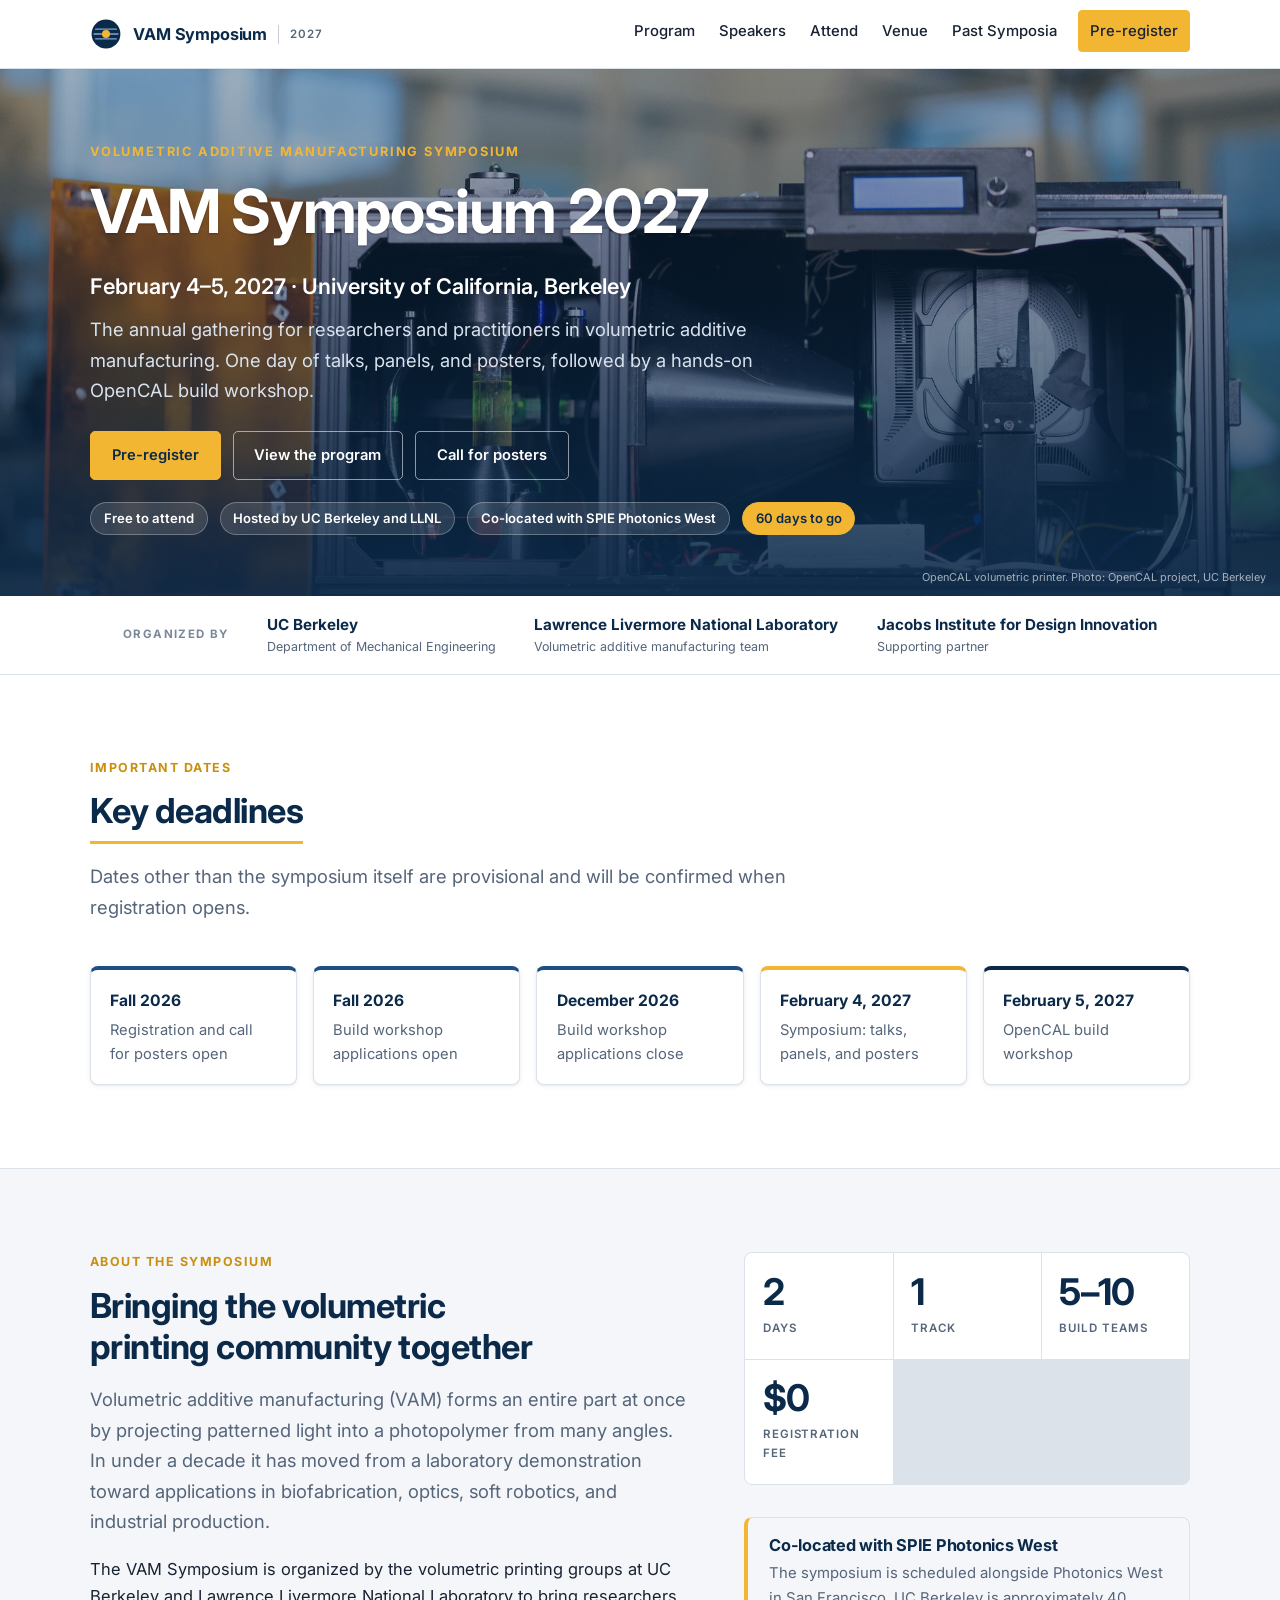
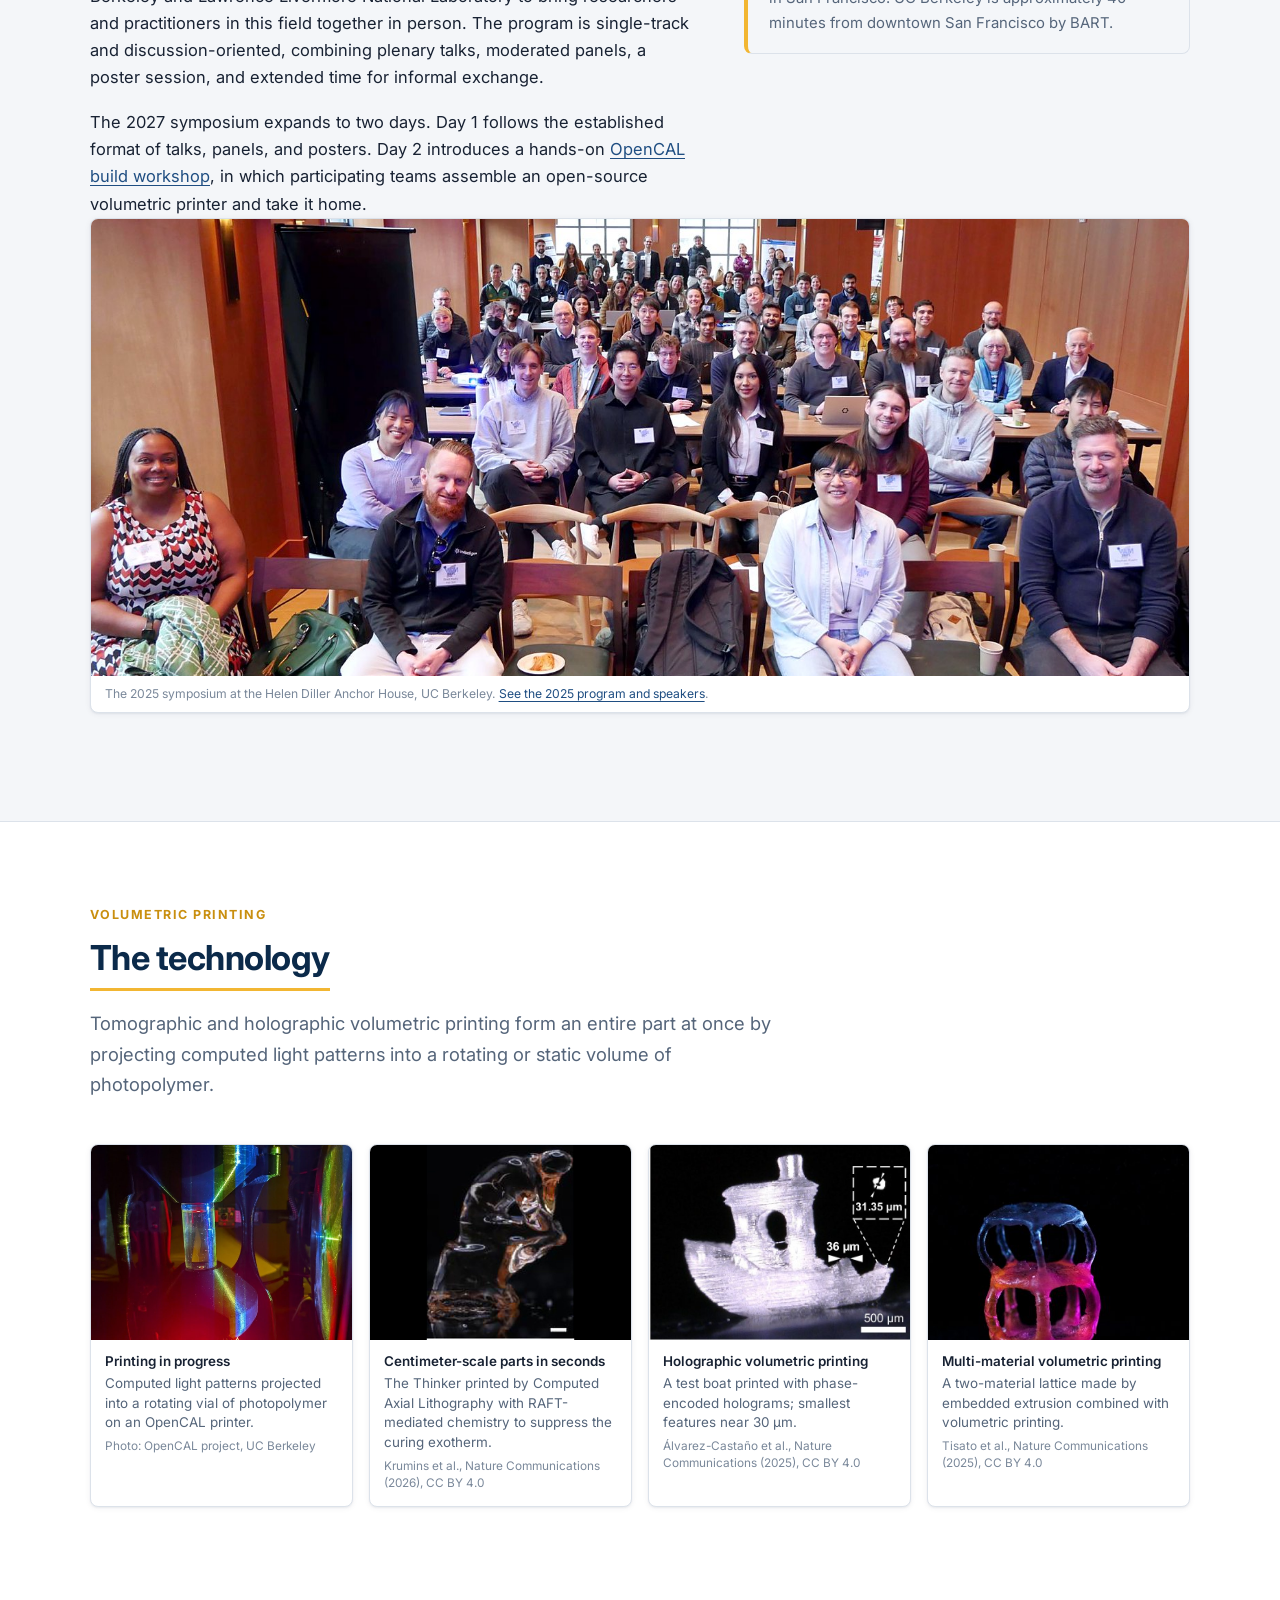
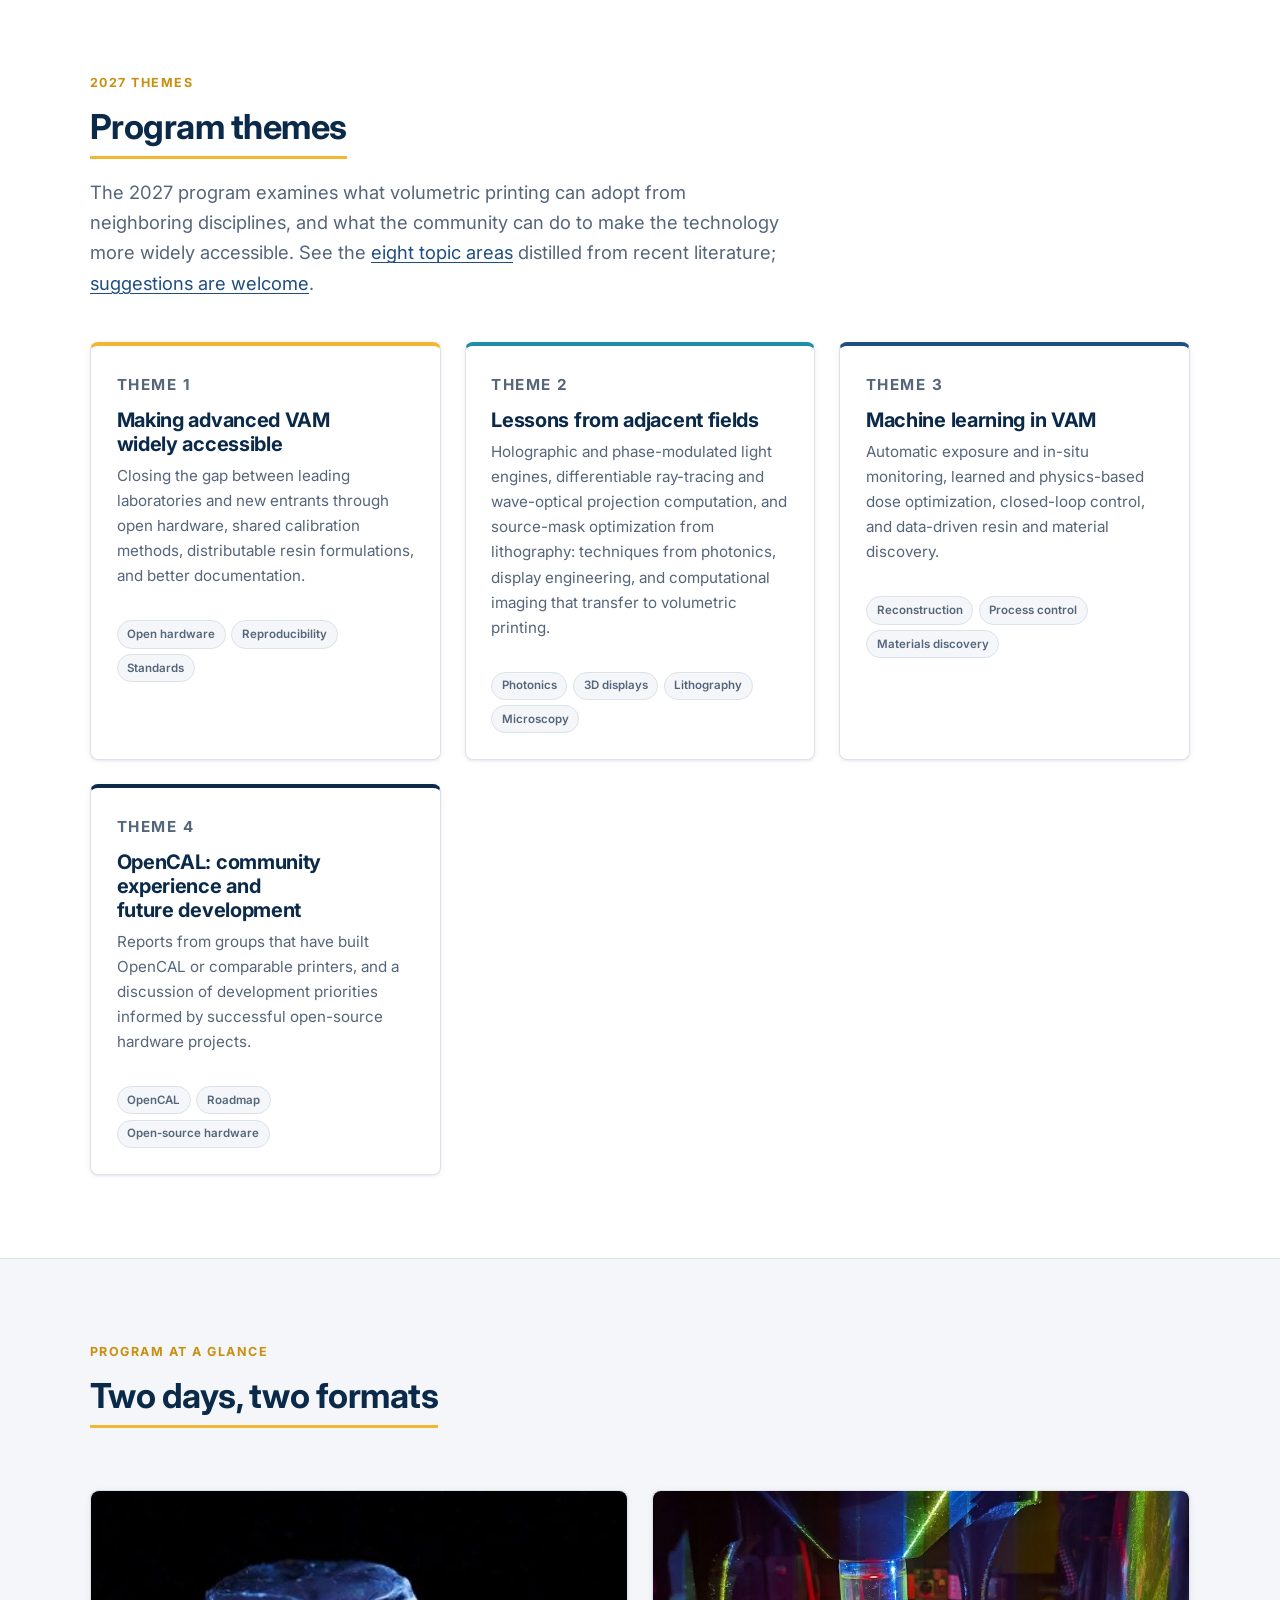
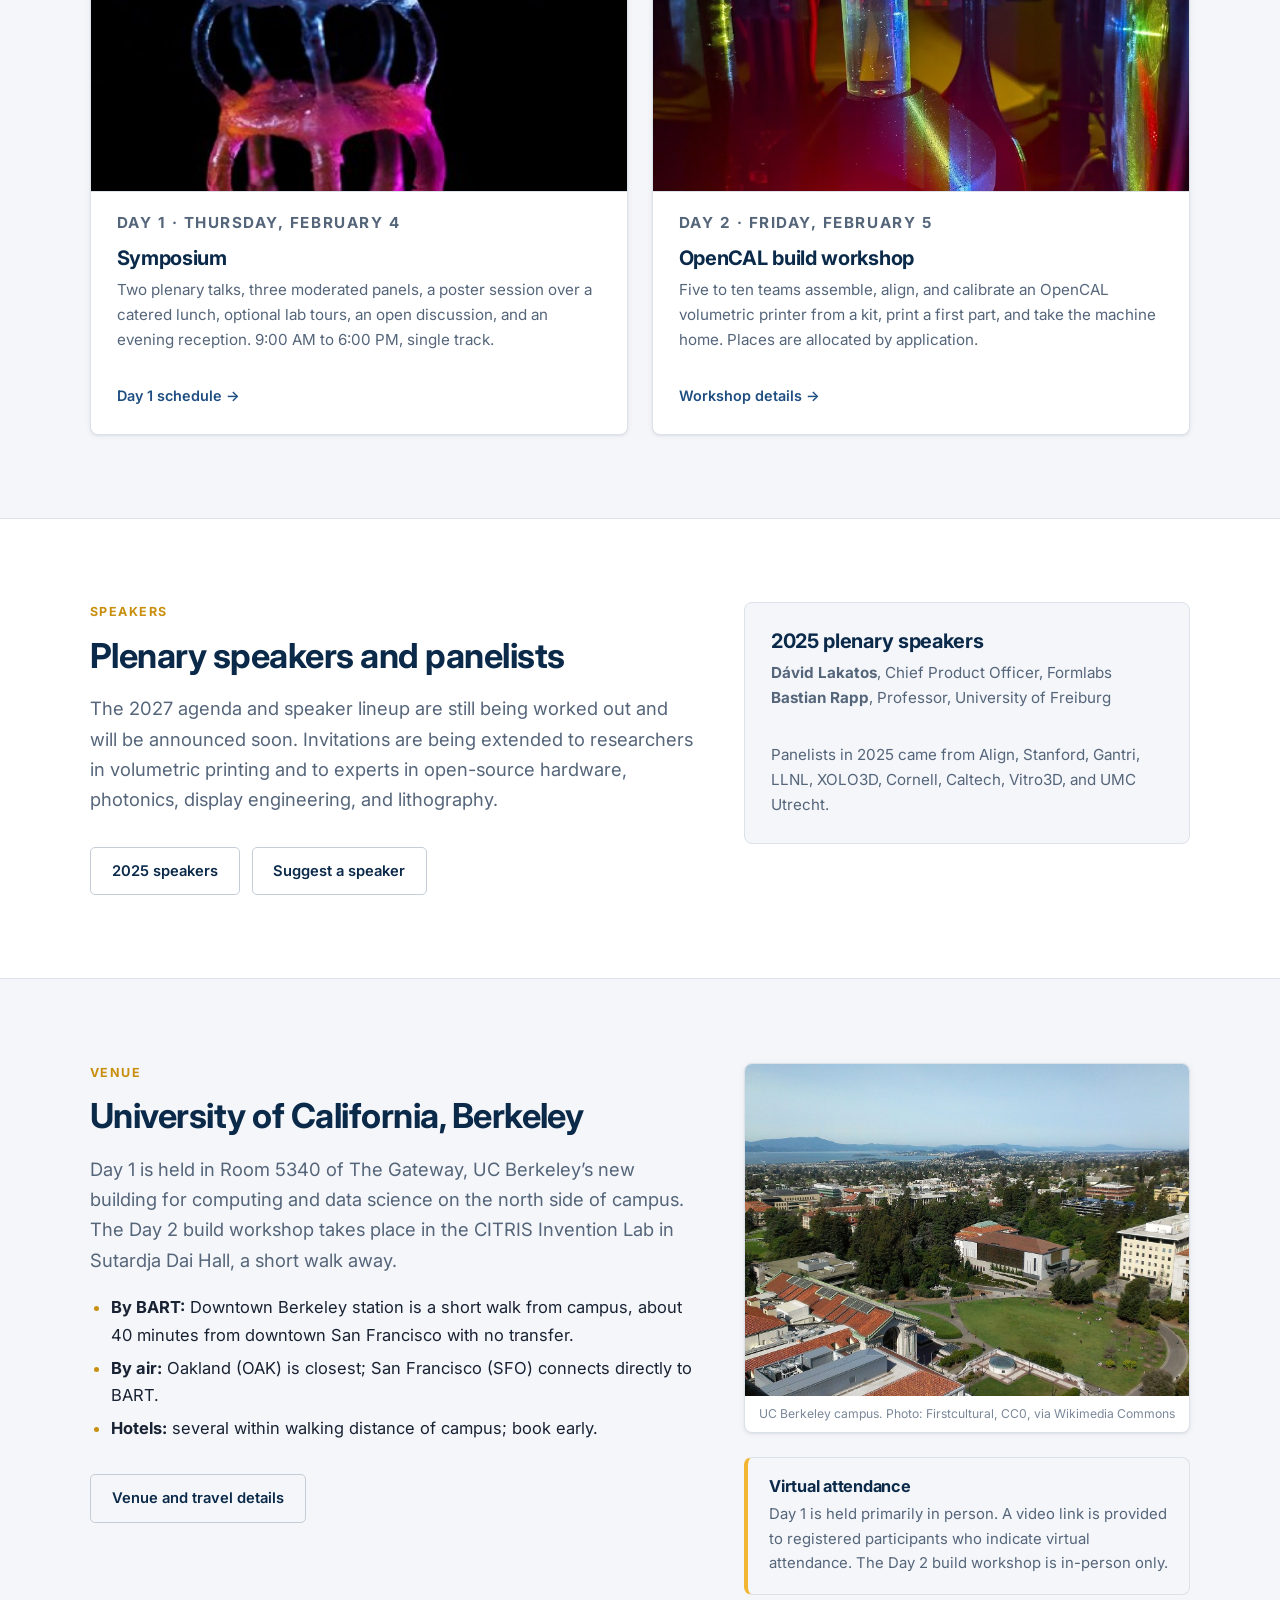
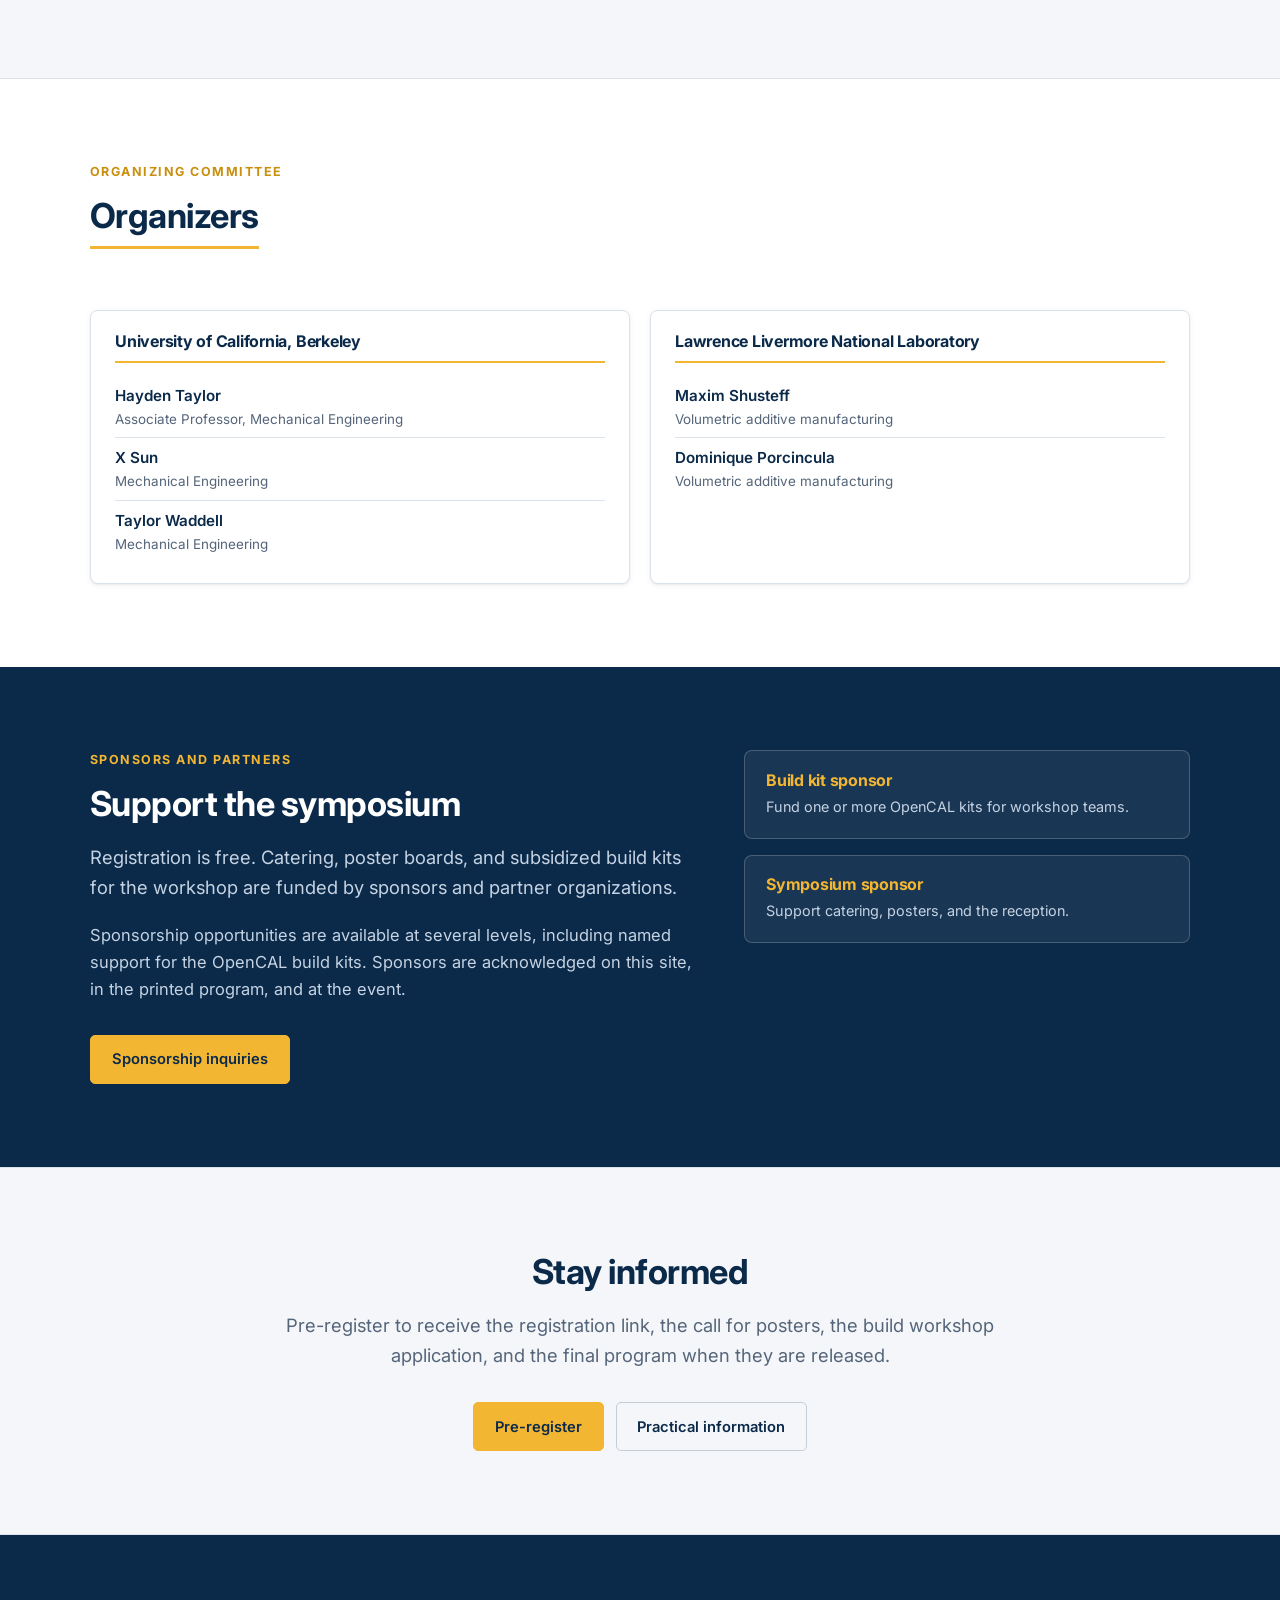
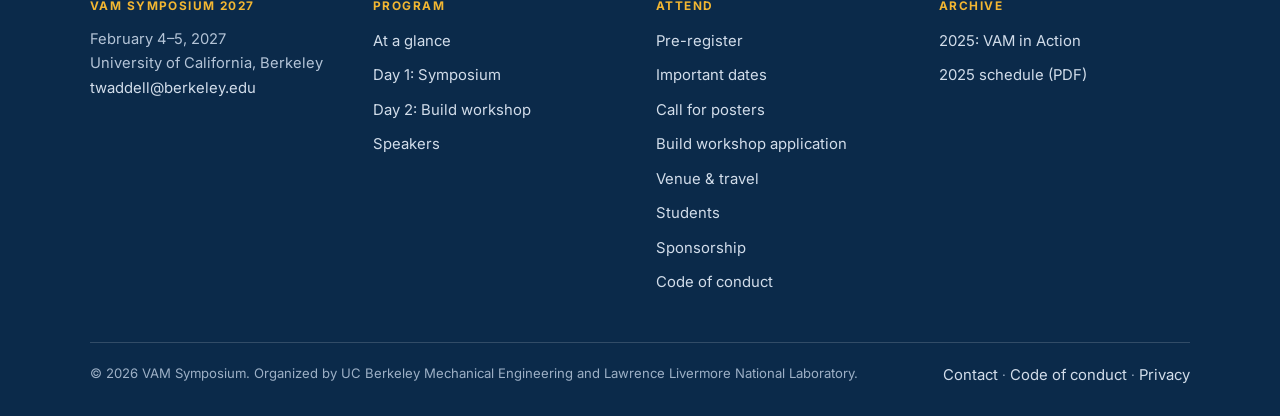
==== index.html @ 12cdd522 "Venue: The Gateway 5340 (Day 1) and CITRIS Invention Lab (Day 2); remove placeholder speakers Co-Aut" ====
<!DOCTYPE html>
<html lang="en">
<head>
<meta charset="utf-8">
<meta name="viewport" content="width=device-width, initial-scale=1">
<title>VAM Symposium 2027 | UC Berkeley</title>
<meta name="description" content="The Volumetric Additive Manufacturing Symposium returns to UC Berkeley on February 4-5, 2027, with a day of talks, panels, and posters, followed by a hands-on OpenCAL build workshop.">
<meta property="og:title" content="VAM Symposium 2027 | UC Berkeley">
<meta property="og:description" content="The Volumetric Additive Manufacturing Symposium returns to UC Berkeley on February 4-5, 2027, with a day of talks, panels, and posters, followed by a hands-on OpenCAL build workshop.">
<meta property="og:type" content="website">
<link rel="preconnect" href="https://fonts.googleapis.com">
<link rel="preconnect" href="https://fonts.gstatic.com" crossorigin>
<link href="https://fonts.googleapis.com/css2?family=Inter:wght@400;500;600;700&family=IBM+Plex+Mono:wght@500;600&display=swap" rel="stylesheet">
<link rel="stylesheet" href="assets/css/site.css">
<link rel="icon" href="assets/img/favicon.svg" type="image/svg+xml">
</head>
<body>
<a class="skip-link" href="#main">Skip to content</a>

<header class="site-header">
  <div class="wrap nav">
    <a class="brand" href="index.html">
      <svg class="brand__mark" viewBox="0 0 40 40" fill="none" aria-hidden="true">
        <circle cx="20" cy="20" r="18" fill="#0B2A4A"/>
        <path d="M7 14h26M5 20h30M7 26h26" stroke="#8FB3D9" stroke-width="1.6" stroke-linecap="round" opacity=".9"/>
        <circle cx="20" cy="20" r="5" fill="#F2B632"/>
      </svg>
      <span>VAM Symposium</span>
      <span class="brand__sub">2027</span>
    </a>
    <button class="nav__toggle" type="button" aria-controls="nav-links" aria-expanded="false">Menu</button>
    <ul class="nav__links" id="nav-links">
      <li><a href="program.html">Program</a></li>
      <li><a href="program.html#speakers">Speakers</a></li>
      <li><a href="attend.html">Attend</a></li>
      <li><a href="attend.html#venue">Venue</a></li>
      <li><a href="archive.html">Past Symposia</a></li>
      <li><a class="btn btn--primary btn--sm" href="attend.html#register">Pre-register</a></li>
    </ul>
  </div>
</header>

<main id="main">

<section class="hero">
  <img class="hero__bg" src="assets/img/photos/hero-opencal.jpg" alt="" width="1800" height="1200" fetchpriority="high">
  <div class="hero__overlay" aria-hidden="true"></div>
  <div class="wrap hero__inner">
    <p class="hero__kicker">Volumetric Additive Manufacturing Symposium</p>
    <h1 class="hero__title">VAM Symposium 2027</h1>
    <p class="hero__sub">February 4&ndash;5, 2027 &middot; University of California, Berkeley</p>
    <p class="hero__lede">The annual gathering for researchers and practitioners in volumetric additive manufacturing. One day of talks, panels, and posters, followed by a hands-on OpenCAL build workshop.</p>
    <div class="btn-row">
      <a class="btn btn--primary" href="attend.html#register">Pre-register</a>
      <a class="btn btn--ghost" href="program.html">View the program</a>
      <a class="btn btn--ghost" href="attend.html#posters">Call for posters</a>
    </div>
    <ul class="hero__meta">
      <li>Free to attend</li>
      <li>Hosted by UC Berkeley and LLNL</li>
      <li>Co-located with SPIE Photonics West</li>
      <li class="is-live" id="countdown" data-target="2027-02-04T09:00:00-08:00"></li>
    </ul>
  </div>
  <p class="hero__credit">OpenCAL volumetric printer. Photo: OpenCAL project, UC Berkeley</p>
</section>

<div class="partners">
  <div class="wrap partners__inner">
    <p class="partners__label">Organized by</p>
    <p class="partners__name">UC Berkeley <small>Department of Mechanical Engineering</small></p>
    <p class="partners__name">Lawrence Livermore National Laboratory <small>Volumetric additive manufacturing team</small></p>
    <p class="partners__name">Jacobs Institute for Design Innovation <small>Supporting partner</small></p>
  </div>
</div>

<section class="section" id="dates">
  <div class="wrap">
    <div class="section-head">
      <p class="eyebrow">Important dates</p>
      <h2>Key deadlines</h2>
      <p class="lede">Dates other than the symposium itself are provisional and will be confirmed when registration opens.</p>
    </div>
    <div class="dates">
      <div class="date date--dusty"><p class="date__when">Fall 2026</p><p class="date__what">Registration and call for posters open</p></div>
      <div class="date date--cyan"><p class="date__when">Fall 2026</p><p class="date__what">Build workshop applications open</p></div>
      <div class="date date--plum"><p class="date__when">December 2026</p><p class="date__what">Build workshop applications close</p></div>
      <div class="date date--coral"><p class="date__when">February 4, 2027</p><p class="date__what">Symposium: talks, panels, and posters</p></div>
      <div class="date"><p class="date__when">February 5, 2027</p><p class="date__what">OpenCAL build workshop</p></div>
    </div>
  </div>
</section>

<section class="section section--alt" id="about">
  <div class="wrap">
    <div class="split">
      <div>
        <p class="eyebrow">About the symposium</p>
        <h2>Bringing the volumetric printing community together</h2>
        <p class="lede">Volumetric additive manufacturing (VAM) forms an entire part at once by projecting patterned light into a photopolymer from many angles. In under a decade it has moved from a laboratory demonstration toward applications in biofabrication, optics, soft robotics, and industrial production.</p>
        <p>The VAM Symposium is organized by the volumetric printing groups at UC Berkeley and Lawrence Livermore National Laboratory to bring researchers and practitioners in this field together in person. The program is single-track and discussion-oriented, combining plenary talks, moderated panels, a poster session, and extended time for informal exchange.</p>
        <p>The 2027 symposium expands to two days. Day 1 follows the established format of talks, panels, and posters. Day 2 introduces a hands-on <a href="program.html#day2">OpenCAL build workshop</a>, in which participating teams assemble an open-source volumetric printer and take it home.</p>
      </div>
      <aside>
        <div class="stats">
          <div class="stat"><div class="stat__num">2</div><div class="stat__label">Days</div></div>
          <div class="stat"><div class="stat__num">1</div><div class="stat__label">Track</div></div>
          <div class="stat"><div class="stat__num">5&ndash;10</div><div class="stat__label">Build teams</div></div>
          <div class="stat"><div class="stat__num">$0</div><div class="stat__label">Registration fee</div></div>
        </div>
        <div class="callout mt-2">
          <h3>Co-located with SPIE Photonics West</h3>
          <p>The symposium is scheduled alongside Photonics West in San Francisco. UC Berkeley is approximately 40 minutes from downtown San Francisco by BART.</p>
        </div>
      </aside>
    </div>
    <figure class="photo-wide mt-2">
      <img src="assets/img/photos/2025-group.jpg" alt="Attendees of the 2025 VAM Symposium seated in the Sequoia Room, smiling toward the camera" width="1600" height="1200" loading="lazy">
      <figcaption>The 2025 symposium at the Helen Diller Anchor House, UC Berkeley. <a href="archive.html#y2025">See the 2025 program and speakers</a>.</figcaption>
    </figure>
  </div>
</section>

<section class="section" id="gallery">
  <div class="wrap">
    <div class="section-head">
      <p class="eyebrow">Volumetric printing</p>
      <h2>The technology</h2>
      <p class="lede">Tomographic and holographic volumetric printing form an entire part at once by projecting computed light patterns into a rotating or static volume of photopolymer.</p>
    </div>
    <div class="gallery">
      <figure>
        <img src="assets/img/photos/workshop-vial.jpg" alt="A resin vial illuminated by projected light patterns inside an OpenCAL printer" width="1000" height="750" loading="lazy">
        <figcaption><b>Printing in progress</b>Computed light patterns projected into a rotating vial of photopolymer on an OpenCAL printer.<small>Photo: OpenCAL project, UC Berkeley</small></figcaption>
      </figure>
      <figure>
        <img src="assets/img/photos/gallery-raft-thinker.jpg" alt="A transparent printed figure of The Thinker on a dark background" width="900" height="675" loading="lazy">
        <figcaption><b>Centimeter-scale parts in seconds</b>The Thinker printed by Computed Axial Lithography with RAFT-mediated chemistry to suppress the curing exotherm.<small>Krumins et al., Nature Communications (2026), CC BY 4.0</small></figcaption>
      </figure>
      <figure>
        <img src="assets/img/photos/gallery-holovam-benchy.jpg" alt="A millimeter-scale printed boat with a 500 micrometer scale bar" width="900" height="675" loading="lazy">
        <figcaption><b>Holographic volumetric printing</b>A test boat printed with phase-encoded holograms; smallest features near 30 &micro;m.<small>&Aacute;lvarez-Casta&ntilde;o et al., Nature Communications (2025), CC BY 4.0</small></figcaption>
      </figure>
      <figure>
        <img src="assets/img/photos/gallery-emvp-lattice.jpg" alt="A small two-material lattice structure printed in pink and blue resin" width="900" height="675" loading="lazy">
        <figcaption><b>Multi-material volumetric printing</b>A two-material lattice made by embedded extrusion combined with volumetric printing.<small>Tisato et al., Nature Communications (2025), CC BY 4.0</small></figcaption>
      </figure>
    </div>
  </div>
</section>

<section class="section" id="themes">
  <div class="wrap">
    <div class="section-head reveal">
      <p class="eyebrow">2027 themes</p>
      <h2>Program themes</h2>
      <p class="lede">The 2027 program examines what volumetric printing can adopt from neighboring disciplines, and what the community can do to make the technology more widely accessible. See the <a href="program.html#topics">eight topic areas</a> distilled from recent literature; <a href="attend.html#propose">suggestions are welcome</a>.</p>
    </div>
    <div class="grid grid--2">
      <article class="card card--c1 reveal">
        <p class="card__num">Theme 1</p>
        <h3>Making advanced VAM widely accessible</h3>
        <p>Closing the gap between leading laboratories and new entrants through open hardware, shared calibration methods, distributable resin formulations, and better documentation.</p>
        <div class="tag-list"><span class="tag">Open hardware</span><span class="tag">Reproducibility</span><span class="tag">Standards</span></div>
      </article>
      <article class="card card--c2 reveal">
        <p class="card__num">Theme 2</p>
        <h3>Lessons from adjacent fields</h3>
        <p>Holographic and phase-modulated light engines, differentiable ray-tracing and wave-optical projection computation, and source-mask optimization from lithography: techniques from photonics, display engineering, and computational imaging that transfer to volumetric printing.</p>
        <div class="tag-list"><span class="tag">Photonics</span><span class="tag">3D displays</span><span class="tag">Lithography</span><span class="tag">Microscopy</span></div>
      </article>
      <article class="card card--c3 reveal">
        <p class="card__num">Theme 3</p>
        <h3>Machine learning in VAM</h3>
        <p>Automatic exposure and in-situ monitoring, learned and physics-based dose optimization, closed-loop control, and data-driven resin and material discovery.</p>
        <div class="tag-list"><span class="tag">Reconstruction</span><span class="tag">Process control</span><span class="tag">Materials discovery</span></div>
      </article>
      <article class="card card--c4 reveal">
        <p class="card__num">Theme 4</p>
        <h3>OpenCAL: community experience and future development</h3>
        <p>Reports from groups that have built OpenCAL or comparable printers, and a discussion of development priorities informed by successful open-source hardware projects.</p>
        <div class="tag-list"><span class="tag">OpenCAL</span><span class="tag">Roadmap</span><span class="tag">Open-source hardware</span></div>
      </article>
    </div>
  </div>
</section>

<section class="section section--alt" id="glance">
  <div class="wrap">
    <div class="section-head reveal">
      <p class="eyebrow">Program at a glance</p>
      <h2>Two days, two formats</h2>
    </div>
    <div class="grid grid--2">
      <a class="card card--link reveal" href="program.html#day1">
        <img class="card__img" src="assets/img/photos/gallery-emvp-lattice.jpg" alt="" width="900" height="506" loading="lazy">
        <p class="card__num">Day 1 &middot; Thursday, February 4</p>
        <h3>Symposium</h3>
        <p>Two plenary talks, three moderated panels, a poster session over a catered lunch, optional lab tours, an open discussion, and an evening reception. 9:00 AM to 6:00 PM, single track.</p>
        <span class="card__more">Day 1 schedule &rarr;</span>
      </a>
      <a class="card card--link reveal" href="program.html#day2">
        <img class="card__img" src="assets/img/photos/workshop-vial.jpg" alt="" width="1000" height="563" loading="lazy">
        <p class="card__num">Day 2 &middot; Friday, February 5</p>
        <h3>OpenCAL build workshop</h3>
        <p>Five to ten teams assemble, align, and calibrate an OpenCAL volumetric printer from a kit, print a first part, and take the machine home. Places are allocated by application.</p>
        <span class="card__more">Workshop details &rarr;</span>
      </a>
    </div>
  </div>
</section>

<section class="section" id="speakers">
  <div class="wrap">
    <div class="split">
      <div>
        <p class="eyebrow">Speakers</p>
        <h2>Plenary speakers and panelists</h2>
        <p class="lede">The 2027 agenda and speaker lineup are still being worked out and will be announced soon. Invitations are being extended to researchers in volumetric printing and to experts in open-source hardware, photonics, display engineering, and lithography.</p>
        <div class="btn-row mt-2">
          <a class="btn btn--ghost" href="archive.html#speakers-2025">2025 speakers</a>
          <a class="btn btn--ghost" href="attend.html#propose">Suggest a speaker</a>
        </div>
      </div>
      <div class="card card--muted">
        <h3>2025 plenary speakers</h3>
        <p><b>D&aacute;vid Lakatos</b>, Chief Product Officer, Formlabs<br><b>Bastian Rapp</b>, Professor, University of Freiburg</p>
        <p class="small mt-1">Panelists in 2025 came from Align, Stanford, Gantri, LLNL, XOLO3D, Cornell, Caltech, Vitro3D, and UMC Utrecht.</p>
      </div>
    </div>
  </div>
</section>

<section class="section section--alt" id="venue">
  <div class="wrap">
    <div class="split">
      <div>
        <p class="eyebrow">Venue</p>
        <h2>University of California, Berkeley</h2>
        <p class="lede">Day 1 is held in Room 5340 of The Gateway, UC Berkeley&rsquo;s new building for computing and data science on the north side of campus. The Day 2 build workshop takes place in the CITRIS Invention Lab in Sutardja Dai Hall, a short walk away.</p>
        <ul>
          <li><b>By BART:</b> Downtown Berkeley station is a short walk from campus, about 40 minutes from downtown San Francisco with no transfer.</li>
          <li><b>By air:</b> Oakland (OAK) is closest; San Francisco (SFO) connects directly to BART.</li>
          <li><b>Hotels:</b> several within walking distance of campus; book early.</li>
        </ul>
        <div class="btn-row mt-2"><a class="btn btn--ghost" href="attend.html#venue">Venue and travel details</a></div>
      </div>
      <div>
        <figure class="photo-card">
          <img src="assets/img/photos/venue-berkeley.jpg" alt="Sather Tower and the UC Berkeley campus" width="1800" height="900" loading="lazy">
          <figcaption>UC Berkeley campus. Photo: Firstcultural, CC0, via Wikimedia Commons</figcaption>
        </figure>
        <div class="callout mt-1">
          <h3>Virtual attendance</h3>
          <p>Day 1 is held primarily in person. A video link is provided to registered participants who indicate virtual attendance. The Day 2 build workshop is in-person only.</p>
        </div>
      </div>
    </div>
  </div>
</section>

<section class="section" id="committee">
  <div class="wrap">
    <div class="section-head reveal">
      <p class="eyebrow">Organizing committee</p>
      <h2>Organizers</h2>
    </div>
    <div class="committee">
      <div class="committee__group reveal">
        <h3>University of California, Berkeley</h3>
        <ul>
          <li><b>Hayden Taylor</b><span>Associate Professor, Mechanical Engineering</span></li>
          <li><b>X Sun</b><span>Mechanical Engineering</span></li>
          <li><b>Taylor Waddell</b><span>Mechanical Engineering</span></li>
        </ul>
      </div>
      <div class="committee__group reveal">
        <h3>Lawrence Livermore National Laboratory</h3>
        <ul>
          <li><b>Maxim Shusteff</b><span>Volumetric additive manufacturing</span></li>
          <li><b>Dominique Porcincula</b><span>Volumetric additive manufacturing</span></li>
        </ul>
      </div>
    </div>
  </div>
</section>

<section class="section section--deep" id="sponsors">
  <div class="wrap">
    <div class="split">
      <div>
        <p class="eyebrow">Sponsors and partners</p>
        <h2>Support the symposium</h2>
        <p class="lede">Registration is free. Catering, poster boards, and subsidized build kits for the workshop are funded by sponsors and partner organizations.</p>
        <p>Sponsorship opportunities are available at several levels, including named support for the OpenCAL build kits. Sponsors are acknowledged on this site, in the printed program, and at the event.</p>
        <div class="btn-row mt-2">
          <a class="btn btn--primary" href="attend.html#sponsor">Sponsorship inquiries</a>
        </div>
      </div>
      <div class="sponsor-tiers">
        <div class="tier"><h3>Build kit sponsor</h3><p>Fund one or more OpenCAL kits for workshop teams.</p></div>
        <div class="tier"><h3>Symposium sponsor</h3><p>Support catering, posters, and the reception.</p></div>
      </div>
    </div>
  </div>
</section>

<section class="section section--alt center">
  <div class="wrap wrap--narrow">
    <h2>Stay informed</h2>
    <p class="lede">Pre-register to receive the registration link, the call for posters, the build workshop application, and the final program when they are released.</p>
    <div class="btn-row mt-2">
      <a class="btn btn--primary" href="attend.html#register">Pre-register</a>
      <a class="btn btn--ghost" href="attend.html#practical">Practical information</a>
    </div>
  </div>
</section>

</main>

<footer class="site-footer">
  <div class="wrap">
    <div class="footer-grid">
      <div>
        <h4>VAM Symposium 2027</h4>
        <p>February 4&ndash;5, 2027<br>University of California, Berkeley<br><a href="mailto:twaddell@berkeley.edu">twaddell@berkeley.edu</a></p>
      </div>
      <div>
        <h4>Program</h4>
        <ul>
          <li><a href="program.html#glance">At a glance</a></li>
          <li><a href="program.html#day1">Day 1: Symposium</a></li>
          <li><a href="program.html#day2">Day 2: Build workshop</a></li>
          <li><a href="program.html#speakers">Speakers</a></li>
        </ul>
      </div>
      <div>
        <h4>Attend</h4>
        <ul>
          <li><a href="attend.html#register">Pre-register</a></li>
          <li><a href="attend.html#dates">Important dates</a></li>
          <li><a href="attend.html#posters">Call for posters</a></li>
          <li><a href="attend.html#workshop">Build workshop application</a></li>
          <li><a href="attend.html#venue">Venue &amp; travel</a></li>
          <li><a href="attend.html#students">Students</a></li>
          <li><a href="attend.html#sponsor">Sponsorship</a></li>
          <li><a href="attend.html#conduct">Code of conduct</a></li>
        </ul>
      </div>
      <div>
        <h4>Archive</h4>
        <ul>
          <li><a href="archive.html">2025: VAM in Action</a></li>
          <li><a href="assets/docs/vam-symposium-2025-schedule.pdf">2025 schedule (PDF)</a></li>
        </ul>
      </div>
    </div>
    <div class="footer-bottom">
      <span>&copy; 2026 VAM Symposium. Organized by UC Berkeley Mechanical Engineering and Lawrence Livermore National Laboratory.</span>
      <span><a href="mailto:twaddell@berkeley.edu">Contact</a> &middot; <a href="attend.html#conduct">Code of conduct</a> &middot; <a href="https://security.berkeley.edu/policy/privacy-statement-uc-berkeley-websites" rel="noopener">Privacy</a></span>
    </div>
  </div>
</footer>

<script src="assets/js/site.js" defer></script>
</body>
</html>
---- assets/css/site.css ----
/* ==========================================================================
   VAM Symposium - design system (v3, professional conference layout)

   White ground, institutional navy with a restrained gold accent, real
   photography, thin rules and soft depth. Modeled on the conventions of
   established conference sites rather than a marketing landing page.
   ========================================================================== */

:root {
  --navy:       #0B2A4A;
  --navy-2:     #163D68;
  --navy-3:     #1F4E82;
  --gold:       #F2B632;
  --gold-2:     #C98F0F;
  --teal:       #1B8FA8;

  --bg:         #FFFFFF;
  --bg-alt:     #F4F6F9;
  --bg-deep:    var(--navy);
  --surface:    #FFFFFF;
  --line:       #DCE2EA;
  --line-2:     #C4CDD8;

  --text:       #182233;
  --muted:      #55657A;
  --faint:      #7A889A;

  --font: "Inter", -apple-system, BlinkMacSystemFont, "Segoe UI", Roboto, "Helvetica Neue", Arial, sans-serif;
  --font-mono: "IBM Plex Mono", ui-monospace, SFMono-Regular, Menlo, monospace;

  --maxw: 1180px;
  --maxw-narrow: 800px;
  --pad: clamp(1.25rem, 4vw, 2.5rem);
  --section-y: clamp(3rem, 6.5vw, 5.25rem);
  --radius: 8px;
  --radius-sm: 5px;

  --shadow-sm: 0 1px 2px rgba(11, 42, 74, .06), 0 1px 6px rgba(11, 42, 74, .06);
  --shadow-md: 0 4px 14px rgba(11, 42, 74, .10);
}

/* --------------------------------------------------------------- base --- */

*, *::before, *::after { box-sizing: border-box; }
html { -webkit-text-size-adjust: 100%; scroll-behavior: smooth; }
@media (prefers-reduced-motion: reduce) { html { scroll-behavior: auto; } }

body {
  margin: 0; background: var(--bg); color: var(--text);
  font-family: var(--font); font-size: 16.5px; line-height: 1.65;
  -webkit-font-smoothing: antialiased; overflow-x: hidden;
}

h1, h2, h3, h4 { font-weight: 700; line-height: 1.2; letter-spacing: -0.015em; margin: 0 0 .5em; color: var(--navy); text-wrap: balance; }
h1 { font-size: clamp(2rem, 4.6vw, 3rem); }
h2 { font-size: clamp(1.6rem, 3vw, 2.15rem); }
h3 { font-size: clamp(1.08rem, 1.7vw, 1.25rem); }
p  { margin: 0 0 1.05em; }
p:last-child { margin-bottom: 0; }

a { color: var(--navy-3); text-decoration-thickness: 1px; text-underline-offset: 3px; }
a:hover { color: var(--gold-2); }
img { max-width: 100%; height: auto; display: block; }
::selection { background: var(--gold); color: var(--navy); }
:focus-visible { outline: 3px solid var(--gold); outline-offset: 2px; border-radius: 3px; }

.skip-link { position: absolute; left: -9999px; top: 0; z-index: 999; background: var(--navy); color: #fff; padding: .7rem 1.2rem; font-weight: 600; }
.skip-link:focus { left: 0; }

/* ------------------------------------------------------------- layout --- */

.wrap { width: 100%; max-width: var(--maxw); margin-inline: auto; padding-inline: var(--pad); }
.wrap--narrow { max-width: var(--maxw-narrow); }

.section { padding-block: var(--section-y); }
.section--alt  { background: var(--bg-alt); border-top: 1px solid var(--line); border-bottom: 1px solid var(--line); }
.section--deep { background: var(--bg-deep); color: #E6EDF5; }
.section--deep h2, .section--deep h3 { color: #fff; }
.section--deep p, .section--deep .lede { color: #C5D3E3; }
.section--deep a:not(.btn) { color: var(--gold); }
.section--deep a:not(.btn):hover { color: #fff; }
.section--alt + .section--alt { border-top: 0; }

.eyebrow {
  font-family: var(--font); font-size: .78rem; letter-spacing: .12em; text-transform: uppercase;
  color: var(--gold-2); margin: 0 0 .75rem; font-weight: 700;
}
.section--deep .eyebrow { color: var(--gold); }

.lede { font-size: clamp(1.02rem, 1.5vw, 1.15rem); color: var(--muted); max-width: 66ch; }
.section-head { max-width: 70ch; margin-bottom: clamp(1.75rem, 3.5vw, 2.75rem); }
.section-head h2 { padding-bottom: .6rem; border-bottom: 3px solid var(--gold); display: inline-block; }

.grid { display: grid; gap: clamp(1rem, 2vw, 1.5rem); }
.grid--2 { grid-template-columns: repeat(auto-fit, minmax(290px, 1fr)); }
.grid--3 { grid-template-columns: repeat(auto-fit, minmax(262px, 1fr)); }
.grid--4 { grid-template-columns: repeat(auto-fit, minmax(190px, 1fr)); }

/* --------------------------------------------------------------- nav --- */

.site-header { position: sticky; top: 0; z-index: 100; background: #fff; border-bottom: 1px solid var(--line); box-shadow: 0 1px 0 rgba(11,42,74,.03); }
.nav { display: flex; align-items: center; gap: 1.25rem; min-height: 68px; }
.brand { display: flex; align-items: center; gap: .7rem; font-weight: 700; font-size: 1.02rem; letter-spacing: -.01em; color: var(--navy); text-decoration: none; margin-right: auto; white-space: nowrap; }
.brand:hover { color: var(--navy); }
.brand__mark { width: 32px; height: 32px; flex: none; }
.brand__sub { font-size: .72rem; font-weight: 600; letter-spacing: .08em; text-transform: uppercase; color: var(--muted); border-left: 1px solid var(--line-2); padding-left: .7rem; }
@media (max-width: 640px) { .brand__sub { display: none; } }

.nav__links { display: flex; align-items: center; gap: .1rem; list-style: none; margin: 0; padding: 0; }
.nav__links a { display: block; padding: .5rem .7rem; border-radius: 4px; font-size: .93rem; font-weight: 500; color: var(--text); text-decoration: none; }
.nav__links a:hover { color: var(--navy); background: var(--bg-alt); }
.nav__links a[aria-current="page"] { color: var(--navy); font-weight: 700; box-shadow: inset 0 -3px 0 var(--gold); border-radius: 0; }
.nav__links .btn { margin-left: .5rem; }

.nav__toggle { display: none; background: #fff; border: 1px solid var(--line-2); border-radius: 5px; padding: .45rem .8rem; cursor: pointer; color: var(--navy); font-size: .88rem; font-weight: 600; font-family: var(--font); }
@media (max-width: 940px) {
  .nav__toggle { display: block; }
  .nav__links { position: absolute; inset: 68px 0 auto 0; flex-direction: column; align-items: stretch; gap: 0; background: #fff; border-bottom: 1px solid var(--line); padding: .4rem var(--pad) 1rem; box-shadow: var(--shadow-md); }
  .nav__links[hidden] { display: none; }
  .nav__links a { padding: .8rem .2rem; border-radius: 0; }
  .nav__links a[aria-current="page"] { box-shadow: none; border-left: 3px solid var(--gold); padding-left: .6rem; }
  .nav__links li + li { border-top: 1px solid var(--line); }
  .nav__links .btn { margin: .9rem 0 0; justify-content: center; }
}

/* ------------------------------------------------------------ buttons --- */

.btn {
  display: inline-flex; align-items: center; gap: .45rem; padding: .7rem 1.3rem; border-radius: var(--radius-sm);
  font-family: var(--font); font-size: .92rem; font-weight: 600; text-decoration: none; cursor: pointer;
  border: 1px solid var(--navy); background: var(--navy); color: #fff; transition: background .15s ease, color .15s ease, border-color .15s ease;
}
.btn:hover { background: var(--navy-2); border-color: var(--navy-2); color: #fff; }
.btn--primary { background: var(--gold); border-color: var(--gold); color: var(--navy); }
.btn--primary:hover { background: #F7C24F; border-color: #F7C24F; color: var(--navy); }
.btn--ghost { background: transparent; color: var(--navy); border-color: var(--line-2); }
.btn--ghost:hover { background: var(--bg-alt); color: var(--navy); border-color: var(--navy); }
.section--deep .btn--ghost, .hero .btn--ghost { color: #fff; border-color: rgba(255,255,255,.55); }
.section--deep .btn--ghost:hover, .hero .btn--ghost:hover { background: rgba(255,255,255,.12); border-color: #fff; color: #fff; }
.btn--sm { padding: .48rem 1rem; font-size: .85rem; }
.btn-row { display: flex; flex-wrap: wrap; gap: .75rem; }

/* --------------------------------------------------------------- hero --- */

.hero { position: relative; isolation: isolate; color: #fff; background: var(--navy); min-height: clamp(440px, 58vh, 620px); display: flex; align-items: flex-end; overflow: hidden; }
.hero__bg { position: absolute; inset: 0; width: 100%; height: 100%; object-fit: cover; object-position: center 55%; z-index: -2; }
.hero__overlay { position: absolute; inset: 0; z-index: -1;
  background: linear-gradient(180deg, rgba(11,42,74,.35) 0%, rgba(11,42,74,.55) 45%, rgba(11,42,74,.92) 100%); }
.hero__inner { padding-block: clamp(2.5rem, 6vw, 4.5rem) clamp(2rem, 5vw, 3.5rem); max-width: var(--maxw); }
.hero__kicker { font-size: .8rem; letter-spacing: .14em; text-transform: uppercase; font-weight: 700; color: var(--gold); margin: 0 0 .8rem; }
.hero__title { color: #fff; font-size: clamp(2.2rem, 5.6vw, 3.8rem); margin: 0 0 .35em; letter-spacing: -.02em; text-shadow: 0 1px 2px rgba(0,0,0,.25); }
.hero__sub { font-size: clamp(1.05rem, 2vw, 1.35rem); font-weight: 600; color: #fff; margin: 0 0 .6rem; }
.hero__lede { font-size: clamp(1rem, 1.6vw, 1.15rem); color: #D9E3EF; max-width: 58ch; margin: 0 0 1.6rem; }
.hero__meta { display: flex; flex-wrap: wrap; gap: .5rem .75rem; list-style: none; margin: 1.4rem 0 0; padding: 0; }
.hero__meta li { display: inline-flex; align-items: center; gap: .4rem; font-size: .82rem; font-weight: 600; color: #fff; background: rgba(255,255,255,.12); border: 1px solid rgba(255,255,255,.28); border-radius: 999px; padding: .3rem .8rem; }
.hero__meta svg { width: 14px; height: 14px; flex: none; }
.hero__meta .is-live { background: var(--gold); color: var(--navy); border-color: var(--gold); }
.hero__credit { position: absolute; right: .9rem; bottom: .55rem; margin: 0; font-size: .68rem; color: rgba(255,255,255,.62); }

/* ------------------------------------------------------- partner strip -- */

.partners { background: #fff; border-bottom: 1px solid var(--line); padding-block: 1rem; }
.partners__inner { display: flex; flex-wrap: wrap; align-items: center; justify-content: center; gap: .5rem 2.4rem; }
.partners__label { font-size: .72rem; letter-spacing: .12em; text-transform: uppercase; color: var(--faint); font-weight: 700; margin: 0; }
.partners__name { font-weight: 700; font-size: .95rem; color: var(--navy); margin: 0; white-space: nowrap; }
.partners__name small { display: block; font-weight: 400; font-size: .78rem; color: var(--muted); }

/* ------------------------------------------------------ important dates -- */

.dates { display: grid; grid-template-columns: repeat(auto-fit, minmax(200px, 1fr)); gap: 1rem; }
.date { background: var(--surface); border: 1px solid var(--line); border-top: 4px solid var(--navy); border-radius: var(--radius); padding: 1.1rem 1.2rem; box-shadow: var(--shadow-sm); }
.date--coral { border-top-color: var(--gold); }
.date--cyan, .date--dusty, .date--plum { border-top-color: var(--navy-3); }
.date__when { font-weight: 700; font-size: .98rem; color: var(--navy); margin: 0 0 .25rem; }
.date__what { font-size: .92rem; color: var(--muted); margin: 0; }

/* --------------------------------------------------------------- stats -- */

.stats { display: grid; grid-template-columns: repeat(auto-fit, minmax(130px, 1fr)); gap: 1px; background: var(--line); border: 1px solid var(--line); border-radius: var(--radius); overflow: hidden; }
.stat { background: var(--surface); padding: 1.3rem 1.1rem; }
.stat__num { font-size: clamp(1.7rem, 3.4vw, 2.3rem); font-weight: 700; line-height: 1; color: var(--navy); letter-spacing: -.02em; }
.stat__label { font-size: .72rem; letter-spacing: .08em; text-transform: uppercase; color: var(--muted); margin-top: .5rem; font-weight: 600; }

/* --------------------------------------------------------------- cards -- */

.card { background: var(--surface); border: 1px solid var(--line); border-radius: var(--radius); padding: clamp(1.2rem, 2.2vw, 1.6rem); box-shadow: var(--shadow-sm); display: flex; flex-direction: column; }
.card--link { text-decoration: none; color: inherit; transition: box-shadow .15s ease, border-color .15s ease, transform .15s ease; }
.card--link:hover { box-shadow: var(--shadow-md); border-color: var(--line-2); color: inherit; transform: translateY(-2px); }
@media (prefers-reduced-motion: reduce) { .card--link:hover { transform: none; } }
.card h3 { margin-bottom: .45rem; }
.card p { color: var(--muted); font-size: .95rem; }
.card__num { display: inline-block; font-size: .72rem; letter-spacing: .1em; text-transform: uppercase; font-weight: 700; color: var(--gold-2); margin-bottom: .7rem; }
.card__more { margin-top: auto; padding-top: 1rem; font-size: .9rem; font-weight: 600; color: var(--navy-3); display: inline-flex; align-items: center; gap: .3rem; }
.card--muted { background: var(--bg-alt); box-shadow: none; }
.card--c1, .card--c2, .card--c3, .card--c4 { border-top: 4px solid var(--navy); }
.card--c1 { border-top-color: var(--gold); }
.card--c2 { border-top-color: var(--teal); }
.card--c3 { border-top-color: var(--navy-3); }
.card--c4 { border-top-color: var(--navy); }
.card__img { max-width: none; width: calc(100% + 2 * clamp(1.2rem, 2.2vw, 1.6rem)); margin: calc(-1 * clamp(1.2rem, 2.2vw, 1.6rem)) calc(-1 * clamp(1.2rem, 2.2vw, 1.6rem)) 1.1rem; aspect-ratio: 16 / 9; object-fit: cover; border-radius: var(--radius) var(--radius) 0 0; border-bottom: 1px solid var(--line); }

.tag-list { display: flex; flex-wrap: wrap; gap: .35rem; margin-top: 1rem; }
.tag { font-size: .72rem; font-weight: 600; padding: .22rem .6rem; border-radius: 999px; background: var(--bg-alt); border: 1px solid var(--line); color: var(--muted); }

/* ------------------------------------------------------------- gallery -- */

.gallery { display: grid; grid-template-columns: repeat(auto-fit, minmax(240px, 1fr)); gap: 1rem; }
.gallery figure { margin: 0; background: var(--surface); border: 1px solid var(--line); border-radius: var(--radius); overflow: hidden; box-shadow: var(--shadow-sm); }
.gallery img { width: 100%; aspect-ratio: 4 / 3; object-fit: cover; }
.gallery figcaption { padding: .75rem .9rem .85rem; font-size: .84rem; color: var(--muted); line-height: 1.45; }
.gallery figcaption b { display: block; color: var(--text); font-weight: 600; margin-bottom: .15rem; }
.gallery figcaption small { display: block; margin-top: .35rem; font-size: .74rem; color: var(--faint); }

/* ------------------------------------------------------------ schedule -- */

.daybar { display: flex; flex-wrap: wrap; align-items: baseline; gap: .3rem 1rem; padding: .95rem 1.3rem; background: var(--navy); border-radius: var(--radius) var(--radius) 0 0; }
.daybar h3 { margin: 0; color: #fff; font-size: 1.12rem; }
.daybar span { font-size: .82rem; color: #C5D3E3; }
.sched { border: 1px solid var(--line); border-top: 0; border-radius: 0 0 var(--radius) var(--radius); background: var(--surface); box-shadow: var(--shadow-sm); overflow: hidden; }
.sched__row { display: grid; grid-template-columns: 165px 1fr; gap: 0 clamp(1rem, 3vw, 2.25rem); padding: 1.15rem clamp(1rem, 2.2vw, 1.5rem); border-bottom: 1px solid var(--line); align-items: start; }
.sched__row:last-child { border-bottom: 0; }
.sched__row--break { background: var(--bg-alt); }
.sched__row--break .sched__title { color: var(--muted); font-weight: 600; }
.sched__time { font-family: var(--font-mono); font-size: .8rem; font-weight: 600; color: var(--navy-3); padding-top: .2rem; white-space: nowrap; }
.sched__title { font-size: 1.02rem; font-weight: 700; margin: 0 0 .25rem; color: var(--navy); }
.sched__meta { font-size: .92rem; color: var(--muted); margin: 0; }
.sched__people { margin: .6rem 0 0; padding: 0; list-style: none; display: flex; flex-wrap: wrap; gap: .4rem; }
.sched__people li { font-size: .84rem; color: var(--text); background: var(--bg-alt); border: 1px solid var(--line); padding: .18rem .6rem; border-radius: 999px; }
.sched__people li b { font-weight: 600; }
@media (max-width: 640px) { .sched__row { grid-template-columns: 1fr; gap: .4rem; } .sched__time { padding-top: 0; } }

.glance { border: 1px solid var(--line); border-radius: var(--radius); overflow-x: auto; overflow-y: hidden; -webkit-overflow-scrolling: touch; box-shadow: var(--shadow-sm); background: var(--surface); }
.glance table { width: 100%; min-width: 640px; border-collapse: collapse; font-size: .93rem; }
.glance th, .glance td { text-align: left; padding: .75rem 1rem; vertical-align: top; border-bottom: 1px solid var(--line); }
.glance tr:last-child td { border-bottom: 0; }
.glance th { background: var(--navy); color: #fff; font-size: .74rem; letter-spacing: .08em; text-transform: uppercase; font-weight: 700; border-bottom: 0; }
.glance td:first-child { font-family: var(--font-mono); font-size: .8rem; font-weight: 600; color: var(--navy-3); white-space: nowrap; width: 8.5rem; }
.glance tr.is-break td { background: var(--bg-alt); color: var(--muted); }

/* ------------------------------------------------------------ speakers -- */

.person__photo { aspect-ratio: 1; border-radius: var(--radius); background: var(--navy-2); display: grid; place-items: center; margin-bottom: .8rem; font-size: 1.6rem; font-weight: 700; color: #fff; }
.grid > *:nth-child(4n+2) .person__photo { background: var(--navy-3); }
.grid > *:nth-child(4n+3) .person__photo { background: var(--teal); }
.grid > *:nth-child(4n+4) .person__photo { background: var(--navy); }
.person__name { font-weight: 700; font-size: 1rem; margin: 0; color: var(--navy); }
.person__role { font-size: .86rem; color: var(--muted); margin: .1rem 0 0; }

.speakers__group { font-size: .8rem; letter-spacing: .1em; text-transform: uppercase; color: var(--muted); margin: 0 0 1rem; padding-bottom: .5rem; border-bottom: 1px solid var(--line-2); font-weight: 700; }
.speakers { display: grid; grid-template-columns: repeat(auto-fill, minmax(260px, 1fr)); gap: 1.1rem; }
.speakers--plenary { grid-template-columns: repeat(auto-fill, minmax(330px, 1fr)); }
.speakers--teaser { grid-template-columns: repeat(auto-fit, minmax(200px, 1fr)); }
.speaker { display: flex; flex-direction: column; background: var(--surface); border: 1px solid var(--line); border-radius: var(--radius); box-shadow: var(--shadow-sm); overflow: hidden; text-decoration: none; color: inherit; }
.speaker--plenary { flex-direction: row; }
.speaker--plenary .speaker__photo { width: 40%; max-width: 210px; height: auto; aspect-ratio: 1; align-self: stretch; }
.speaker__photo { display: block; width: 100%; aspect-ratio: 1; object-fit: cover; object-position: center 20%; border-bottom: 1px solid var(--line); }
.speaker--plenary .speaker__photo { border-bottom: 0; border-right: 1px solid var(--line); }
@media (max-width: 560px) { .speaker--plenary { flex-direction: column; } .speaker--plenary .speaker__photo { width: 100%; max-width: none; border-right: 0; border-bottom: 1px solid var(--line); } }
.speaker__body { padding: 1rem 1.1rem 1.1rem; display: flex; flex-direction: column; gap: .15rem; }
.speaker__role { display: inline-block; align-self: flex-start; font-size: .7rem; letter-spacing: .08em; text-transform: uppercase; font-weight: 700; color: var(--gold-2); margin: 0 0 .35rem; }
.speaker--moderator .speaker__role { color: var(--teal); }
.speaker--panelist .speaker__role { color: var(--navy-3); }
.speaker__name { font-size: 1.05rem; margin: 0; }
.speaker__affil { font-size: .85rem; color: var(--muted); margin: 0 0 .45rem; line-height: 1.45; }
.speaker__bio summary { cursor: pointer; list-style: none; font-size: .84rem; font-weight: 600; color: var(--navy-3); display: inline-flex; align-items: center; gap: .3rem; }
.speaker__bio summary::-webkit-details-marker { display: none; }
.speaker__bio summary::after { content: "+"; font-family: var(--font-mono); }
.speaker__bio[open] summary::after { content: "\2212"; }
.speaker__bio p { font-size: .9rem; color: var(--text); margin: .55rem 0 0; line-height: 1.6; }
.speaker--mini { transition: box-shadow .15s ease, transform .15s ease; }
.speaker--mini:hover { box-shadow: var(--shadow-md); transform: translateY(-2px); }
@media (prefers-reduced-motion: reduce) { .speaker--mini:hover { transform: none; } }

/* ----------------------------------------------------------- callouts --- */

.callout { border: 1px solid var(--line); border-left: 4px solid var(--gold); background: var(--bg-alt); border-radius: var(--radius); padding: 1.15rem 1.3rem; }
.callout h3 { font-size: 1.02rem; margin-bottom: .35rem; }
.callout p { font-size: .93rem; color: var(--muted); }
.notice { display: flex; gap: .8rem; align-items: flex-start; background: #FFF7E0; border: 1px solid #F1DFA6; border-radius: var(--radius); padding: .95rem 1.15rem; font-size: .93rem; color: var(--text); }
.notice svg { width: 19px; height: 19px; flex: none; margin-top: .15rem; color: var(--gold-2); }
.notice--warn { background: #FDECEA; border-color: #F3C5C0; }
.notice--warn svg { color: #B3261E; }

.prose { max-width: 68ch; }
ul, ol { padding-left: 1.3rem; }
li { margin-bottom: .35em; }
li::marker { color: var(--gold-2); }

.faq { border-top: 1px solid var(--line-2); }
.faq details { border-bottom: 1px solid var(--line); }
.faq summary { cursor: pointer; list-style: none; padding: 1.05rem 2.2rem 1.05rem 0; font-weight: 600; font-size: 1rem; position: relative; color: var(--navy); }
.faq summary::-webkit-details-marker { display: none; }
.faq summary::after { content: "+"; position: absolute; right: .2rem; top: 50%; transform: translateY(-50%); font-family: var(--font-mono); font-size: 1.2rem; color: var(--gold-2); }
.faq details[open] summary::after { content: "\2212"; }
.faq details > *:not(summary) { padding-bottom: 1.2rem; color: var(--muted); font-size: .95rem; max-width: 68ch; }

/* ----------------------------------------------------------- committee -- */

.committee { display: grid; grid-template-columns: repeat(auto-fit, minmax(280px, 1fr)); gap: 1.25rem; }
.committee__group { background: var(--surface); border: 1px solid var(--line); border-radius: var(--radius); padding: 1.3rem 1.5rem; box-shadow: var(--shadow-sm); }
.committee__group h3 { font-size: 1rem; margin-bottom: .8rem; padding-bottom: .6rem; border-bottom: 2px solid var(--gold); }
.committee__group ul { list-style: none; margin: 0; padding: 0; }
.committee__group li { padding: .45rem 0; border-bottom: 1px solid var(--line); font-size: .95rem; margin: 0; }
.committee__group li:last-child { border-bottom: 0; }
.committee__group li b { font-weight: 600; color: var(--navy); }
.committee__group li span { display: block; font-size: .84rem; color: var(--muted); }

/* -------------------------------------------------------------- fees ---- */

.fees { border: 1px solid var(--line); border-radius: var(--radius); overflow: hidden; box-shadow: var(--shadow-sm); background: var(--surface); }
.fees table { width: 100%; border-collapse: collapse; font-size: .93rem; }
.fees th, .fees td { text-align: left; padding: .8rem 1rem; border-bottom: 1px solid var(--line); }
.fees tr:last-child td { border-bottom: 0; }
.fees th { background: var(--navy); color: #fff; font-size: .74rem; letter-spacing: .08em; text-transform: uppercase; border-bottom: 0; }
.fees td:last-child { font-weight: 600; white-space: nowrap; }
.fees .is-free { color: #147A4B; }

/* ---------------------------------------------------------- sponsors ---- */

.sponsor-tiers { display: grid; grid-template-columns: repeat(auto-fit, minmax(220px, 1fr)); gap: 1rem; }
.tier { background: rgba(255,255,255,.06); border: 1px solid rgba(255,255,255,.2); border-radius: var(--radius); padding: 1.2rem 1.3rem; }
.tier h3 { font-size: 1rem; color: var(--gold) !important; margin-bottom: .3rem; }
.tier p { font-size: .9rem; }

/* ------------------------------------------------------ reading / topics */

.reading { display: grid; grid-template-columns: repeat(auto-fit, minmax(300px, 1fr)); gap: 1.1rem; }
.reading__group { background: var(--surface); border: 1px solid var(--line); border-radius: var(--radius); padding: 1.2rem 1.3rem; box-shadow: var(--shadow-sm); }
.reading__group h3 { font-size: .98rem; margin-bottom: .7rem; padding-bottom: .55rem; border-bottom: 2px solid var(--gold); }
.reading__num { display: inline-grid; place-items: center; width: 1.55rem; height: 1.55rem; margin-right: .35rem; font-family: var(--font-mono); font-size: .68rem; font-weight: 700; background: var(--navy); color: #fff; border-radius: 50%; vertical-align: middle; }
.reading__list { list-style: none; margin: 0; padding: 0; }
.reading__list li { padding: .5rem 0; border-bottom: 1px solid var(--line); font-size: .89rem; line-height: 1.45; margin: 0; }
.reading__list li:last-child { border-bottom: 0; }
.reading__list a { font-weight: 500; }
.reading__list span { display: block; font-size: .77rem; color: var(--muted); margin-top: .12rem; }
.badge-year { display: inline-block; font-style: normal; font-size: .62rem; letter-spacing: .08em; font-weight: 700; color: var(--navy); background: var(--gold); border-radius: 3px; padding: .05rem .4rem; margin-left: .35rem; vertical-align: middle; }
.topic-list { padding-left: 1.3rem; margin: 0 0 1.3em; columns: 2; column-gap: 2rem; }
.topic-list li { margin-bottom: .3em; break-inside: avoid; font-size: .94rem; }
@media (max-width: 560px) { .topic-list { columns: 1; } }

/* ------------------------------------------------------------- footer --- */

.site-footer { background: var(--navy); color: #E6EDF5; padding-block: clamp(2.75rem, 5.5vw, 4rem) 1.75rem; }
.footer-grid { display: grid; grid-template-columns: repeat(auto-fit, minmax(190px, 1fr)); gap: 2rem; }
.site-footer h4 { font-size: .74rem; letter-spacing: .12em; text-transform: uppercase; color: var(--gold); margin: 0 0 .85rem; font-weight: 700; }
.site-footer ul { list-style: none; margin: 0; padding: 0; }
.site-footer li { margin-bottom: .45rem; }
.site-footer a { color: #D2DDEA; text-decoration: none; font-size: .93rem; }
.site-footer a:hover { color: #fff; text-decoration: underline; }
.site-footer p { color: #B4C4D7; font-size: .92rem; }
.footer-bottom { margin-top: 2.5rem; padding-top: 1.25rem; border-top: 1px solid rgba(255,255,255,.16); display: flex; flex-wrap: wrap; gap: .5rem 1.5rem; justify-content: space-between; font-size: .82rem; color: #9DB0C6; }

/* -------------------------------------------------------------- misc ---- */

.pagehead { background: var(--navy); color: #fff; padding-block: clamp(2.25rem, 5.5vw, 3.75rem); border-bottom: 4px solid var(--gold); }
.pagehead .eyebrow { color: var(--gold); }
.pagehead h1 { color: #fff; margin-bottom: .3em; }
.pagehead .lede { color: #C5D3E3; }

.table-scroll { overflow-x: auto; -webkit-overflow-scrolling: touch; }
.split { display: grid; grid-template-columns: minmax(0,1.15fr) minmax(0,.85fr); gap: clamp(1.5rem, 4vw, 3.25rem); align-items: start; }
@media (max-width: 880px) { .split { grid-template-columns: 1fr; } }

.reveal { opacity: 0; transform: translateY(10px); transition: opacity .45s ease, transform .45s ease; }
.reveal.is-visible { opacity: 1; transform: none; }
@media (prefers-reduced-motion: reduce) { .reveal { opacity: 1; transform: none; transition: none; } }

.mt-1 { margin-top: 1rem; } .mt-2 { margin-top: 2rem; } .mt-3 { margin-top: 3rem; }
.center { text-align: center; }
.center .lede, .center .btn-row { margin-inline: auto; justify-content: center; }
.center .section-head h2, .center h2 { display: inline-block; }
.small { font-size: .88rem; color: var(--muted); }

/* --------------------------------------------------------------- forms -- */

.form .field { margin-bottom: 1.05rem; border: 0; padding: 0; }
.form label, .form legend { display: block; font-size: .86rem; font-weight: 600; margin-bottom: .4rem; color: var(--text); padding: 0; }
.form .hint { display: block; font-weight: 400; font-size: .8rem; color: var(--muted); margin-top: .15rem; }
.form input[type="text"], .form input[type="email"], .form textarea { width: 100%; padding: .62rem .8rem; font: inherit; font-size: .94rem; color: var(--text); background: #fff; border: 1px solid var(--line-2); border-radius: var(--radius-sm); resize: vertical; }
.form input:focus, .form textarea:focus { outline: 2px solid var(--gold); outline-offset: 0; border-color: var(--gold); }
.form .check { display: flex; align-items: flex-start; gap: .55rem; font-weight: 400; font-size: .92rem; color: var(--text); margin-bottom: .45rem; cursor: pointer; }
.form .check input { margin-top: .32rem; accent-color: var(--navy); flex: none; }
.form__status { margin: .9rem 0 0; font-size: .88rem; color: var(--muted); min-height: 1.2em; font-weight: 500; }
.form__status--ok { color: #147A4B; }
.form__status--err { color: #B3261E; }

/* ------------------------------------------------------------- photos --- */
.photo-wide, .photo-card { margin: 0 0 1.5rem; border: 1px solid var(--line); border-radius: var(--radius); overflow: hidden; background: var(--surface); box-shadow: var(--shadow-sm); }
.photo-wide img { width: 100%; aspect-ratio: 2.4 / 1; object-fit: cover; }
.photo-card img { width: 100%; aspect-ratio: 4 / 3; object-fit: cover; }
.photo-wide figcaption, .photo-card figcaption { padding: .5rem .85rem; font-size: .76rem; color: var(--faint); }
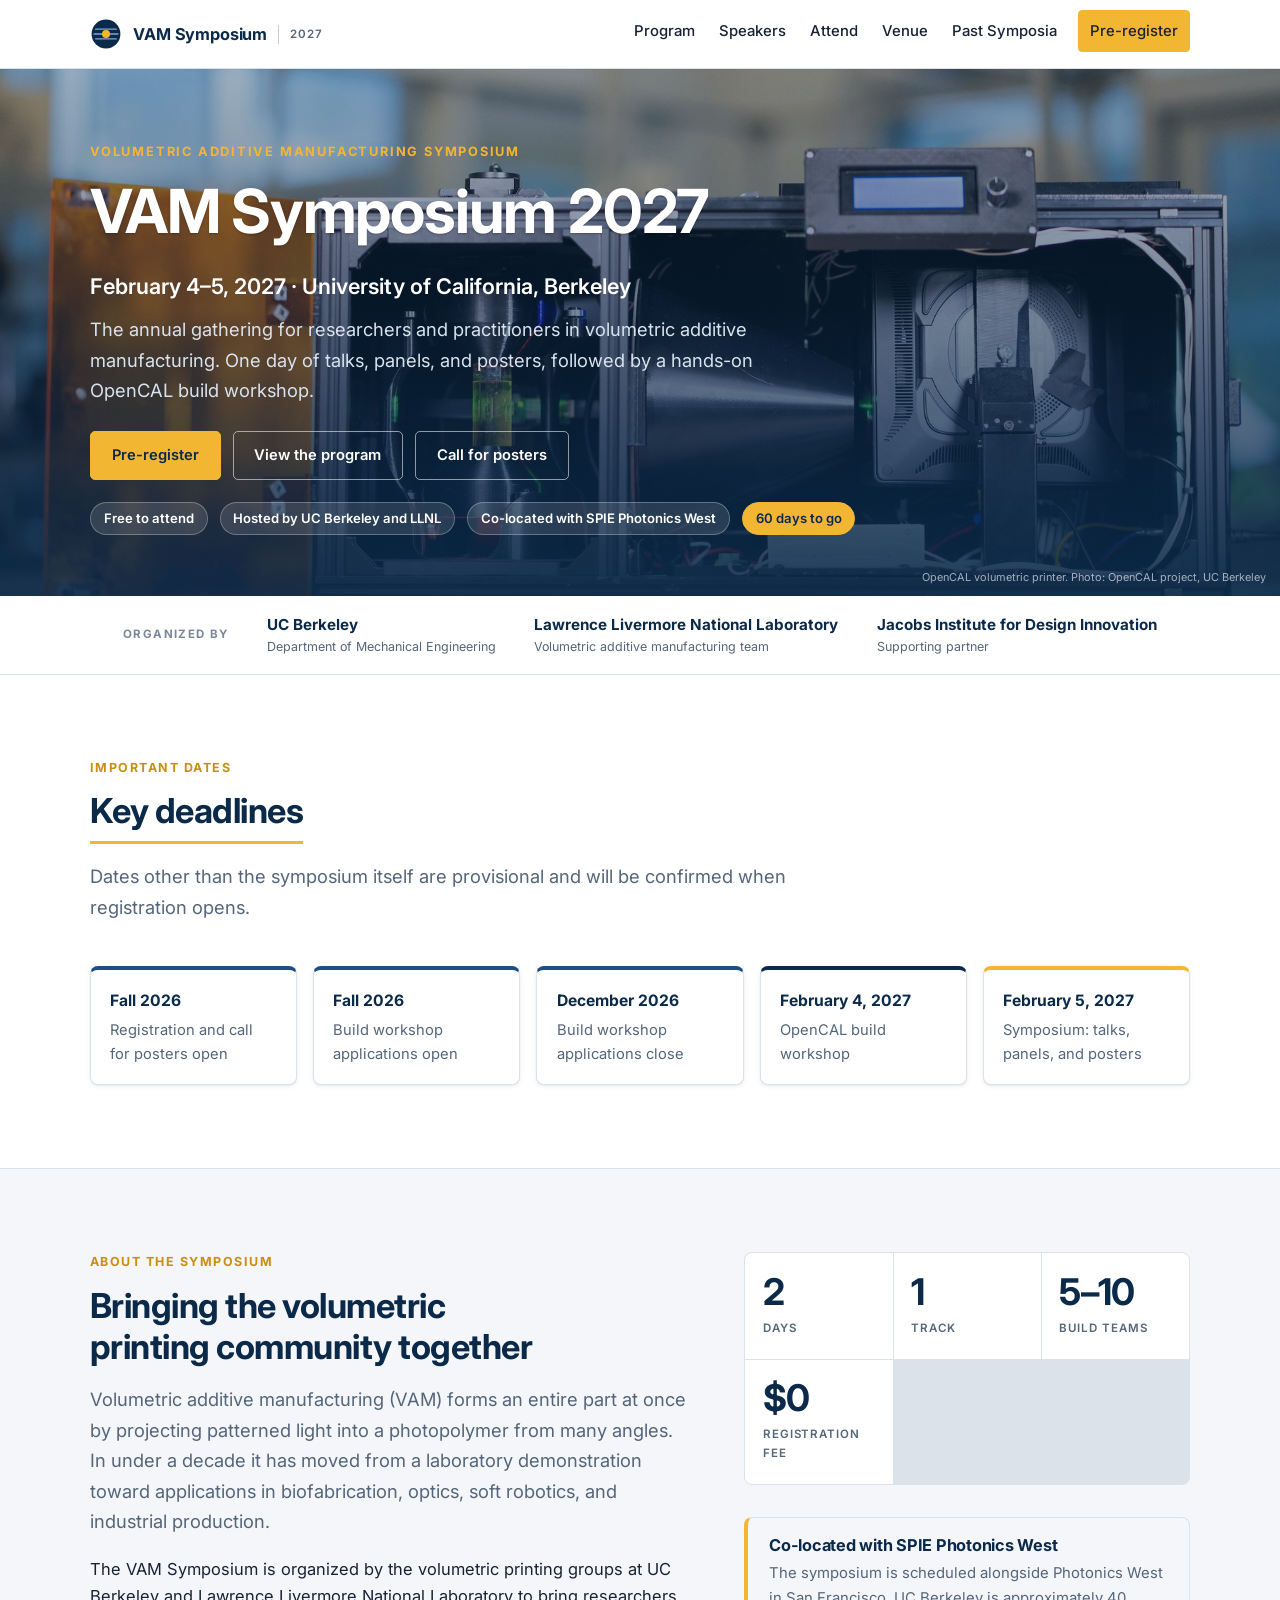
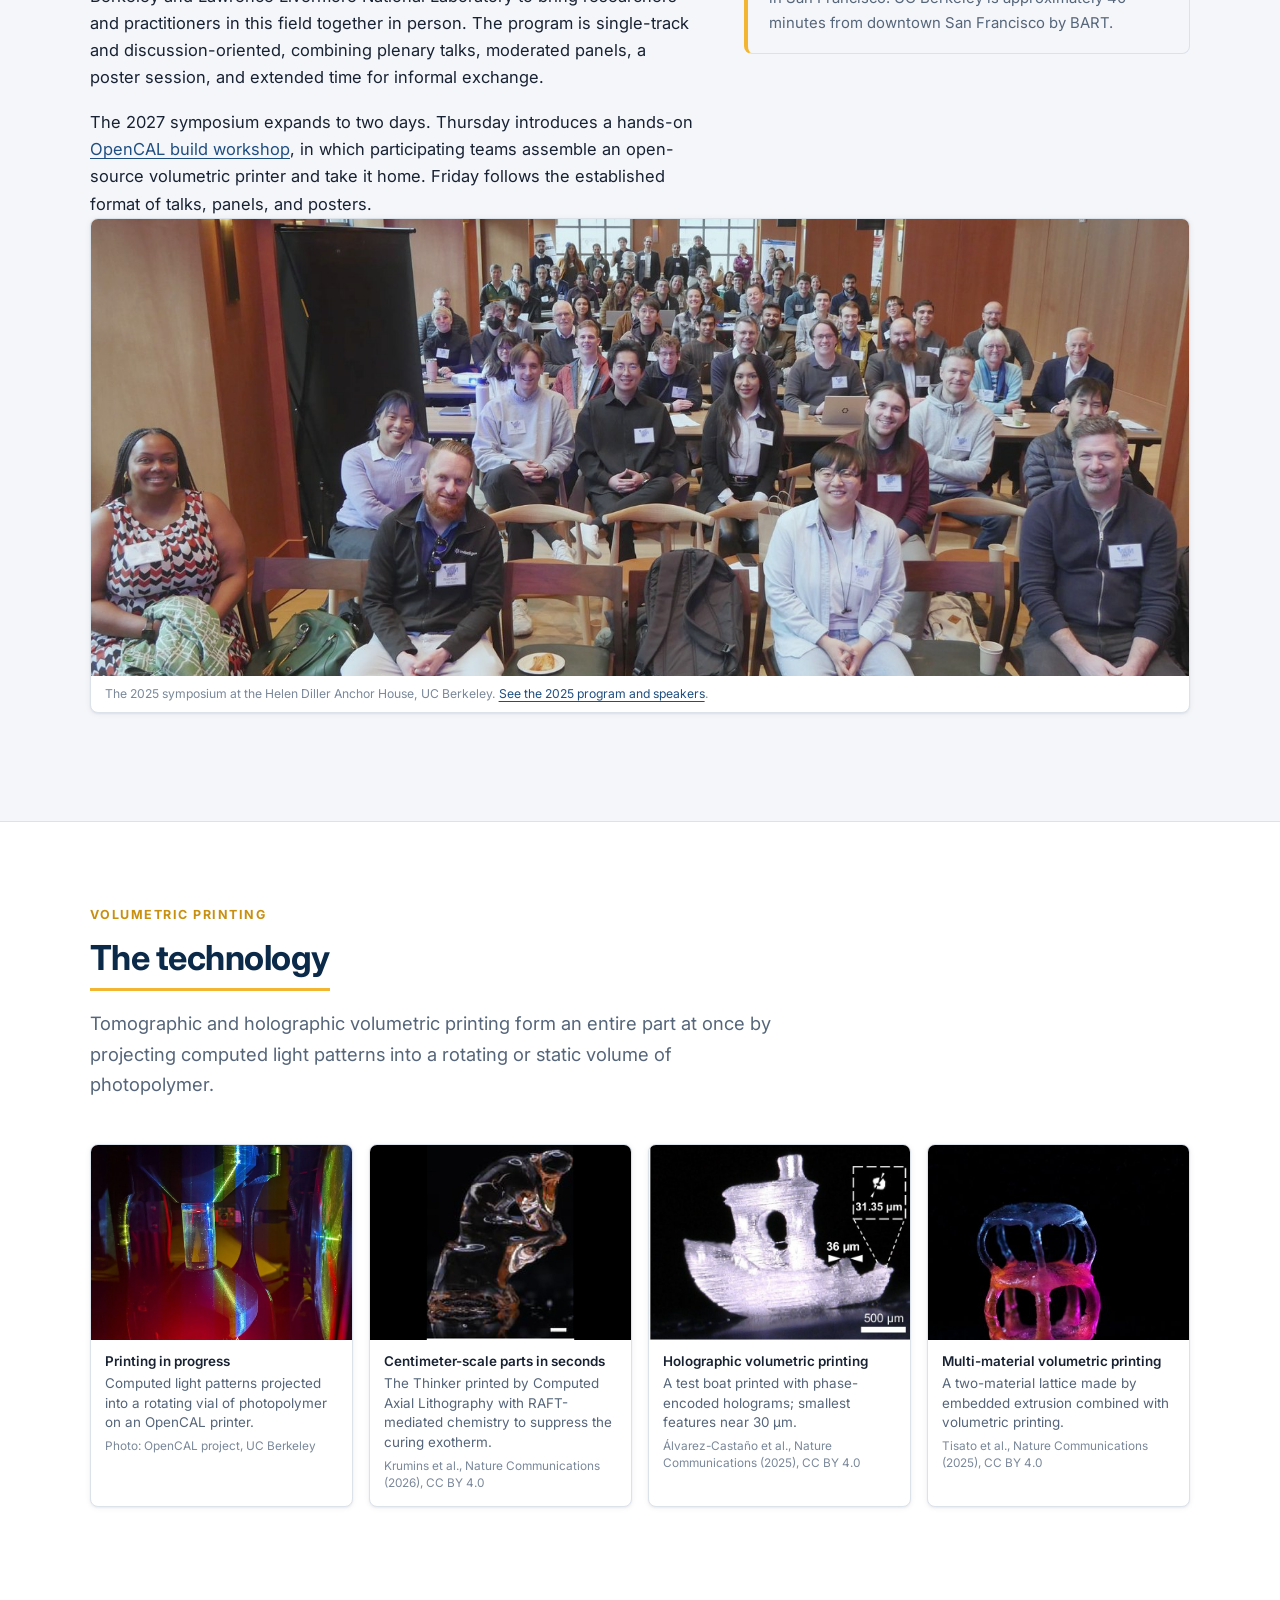
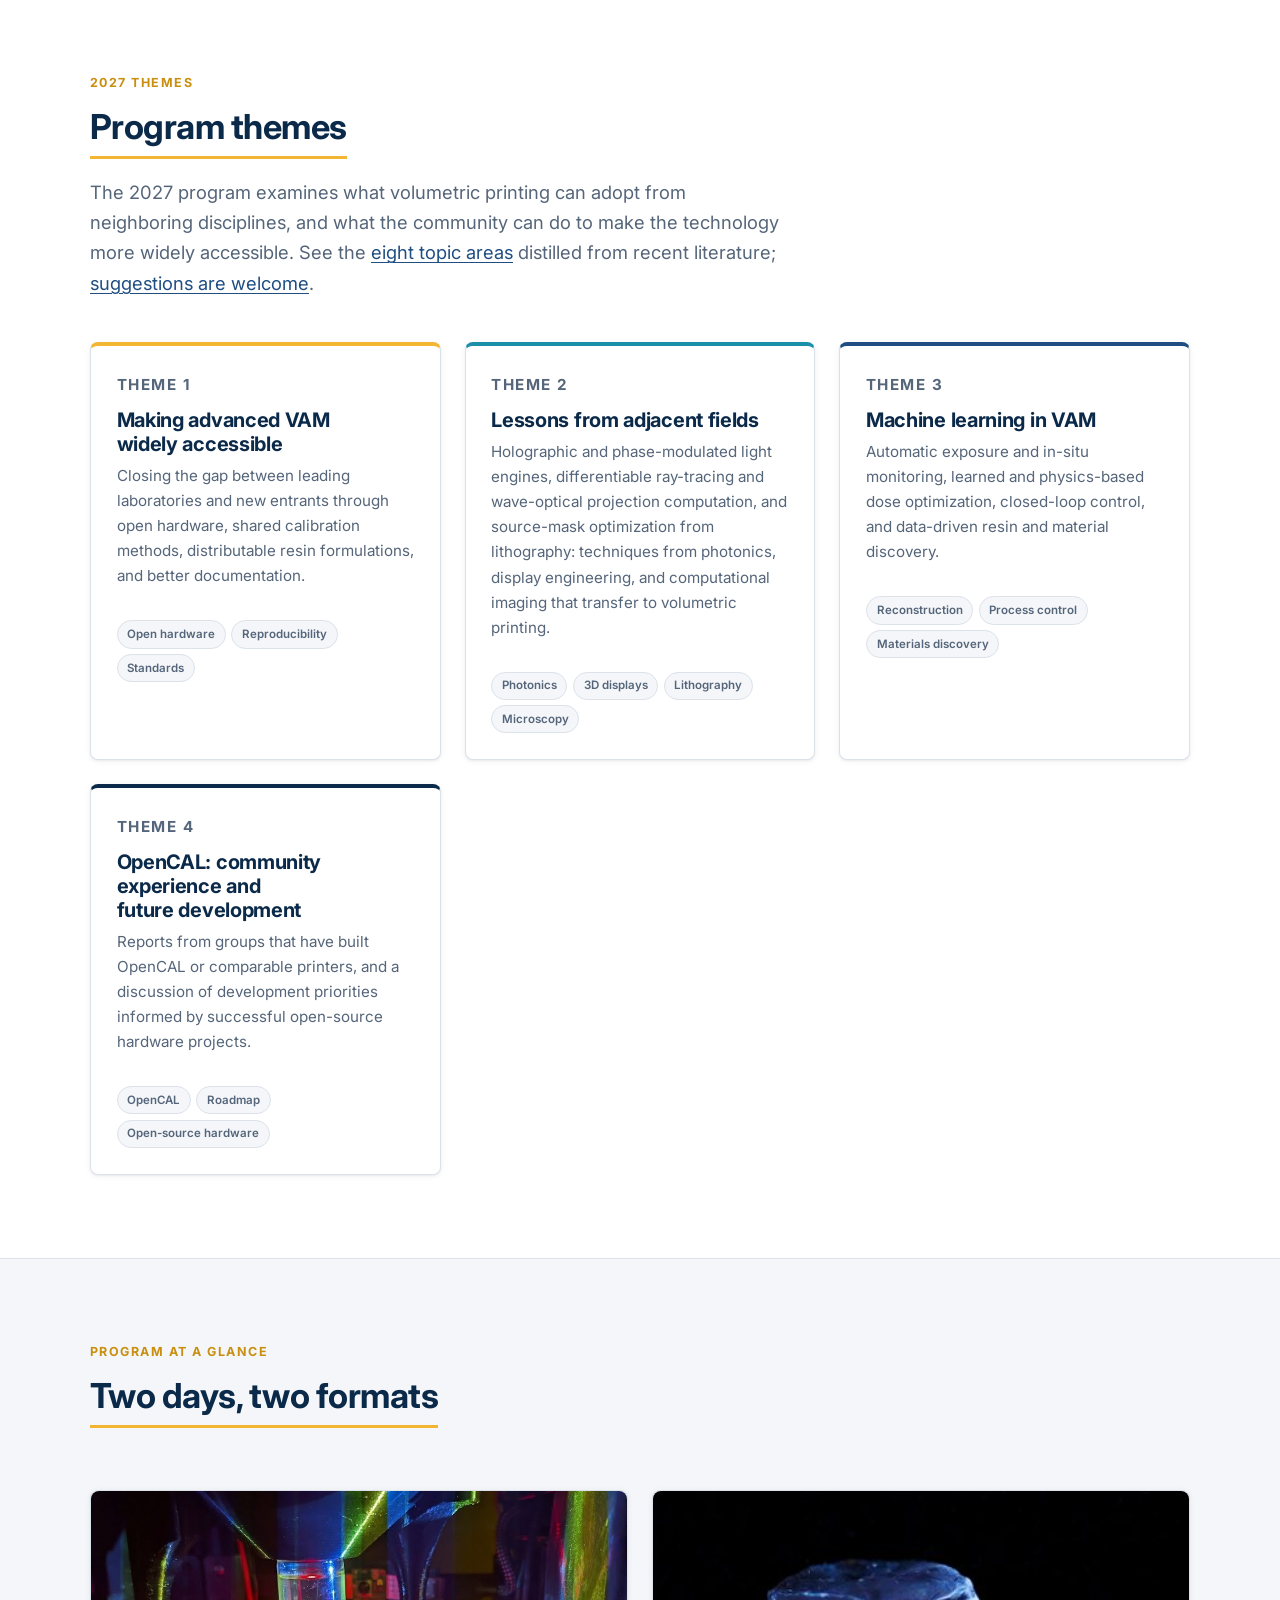
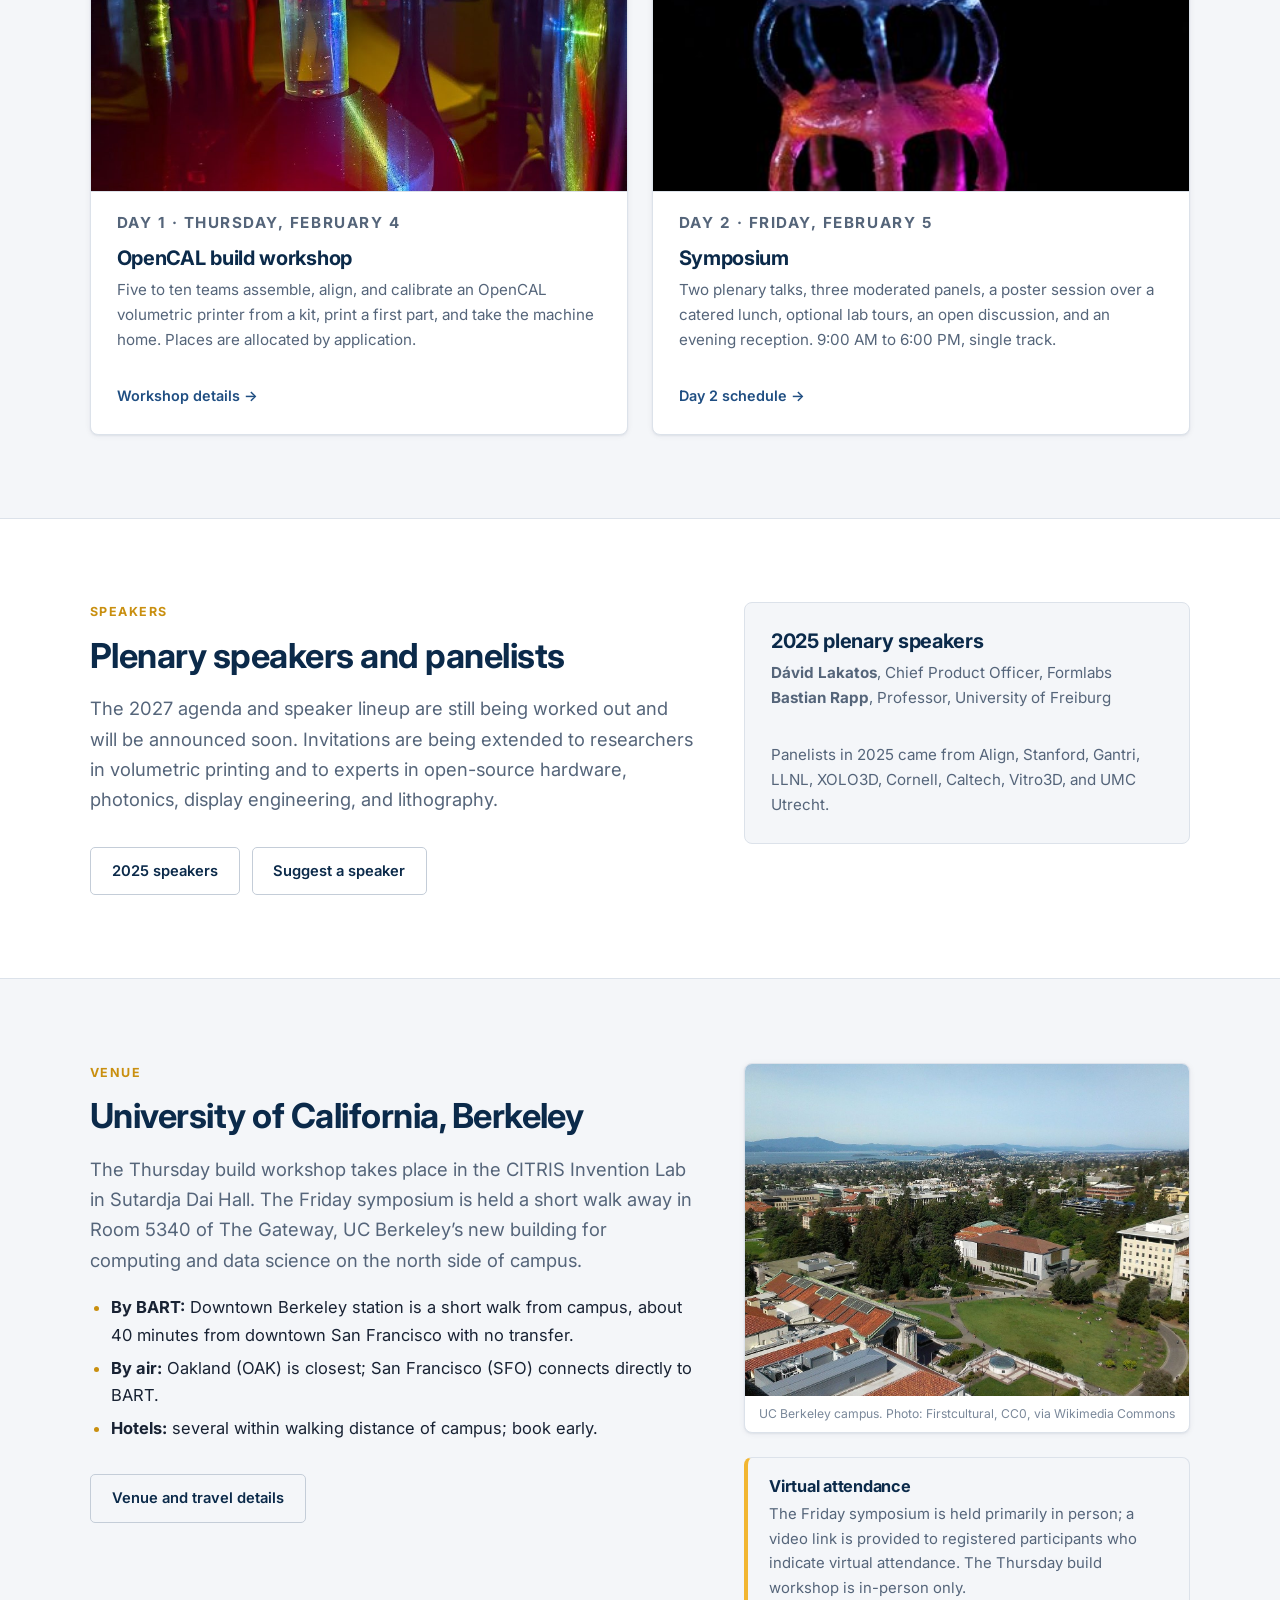
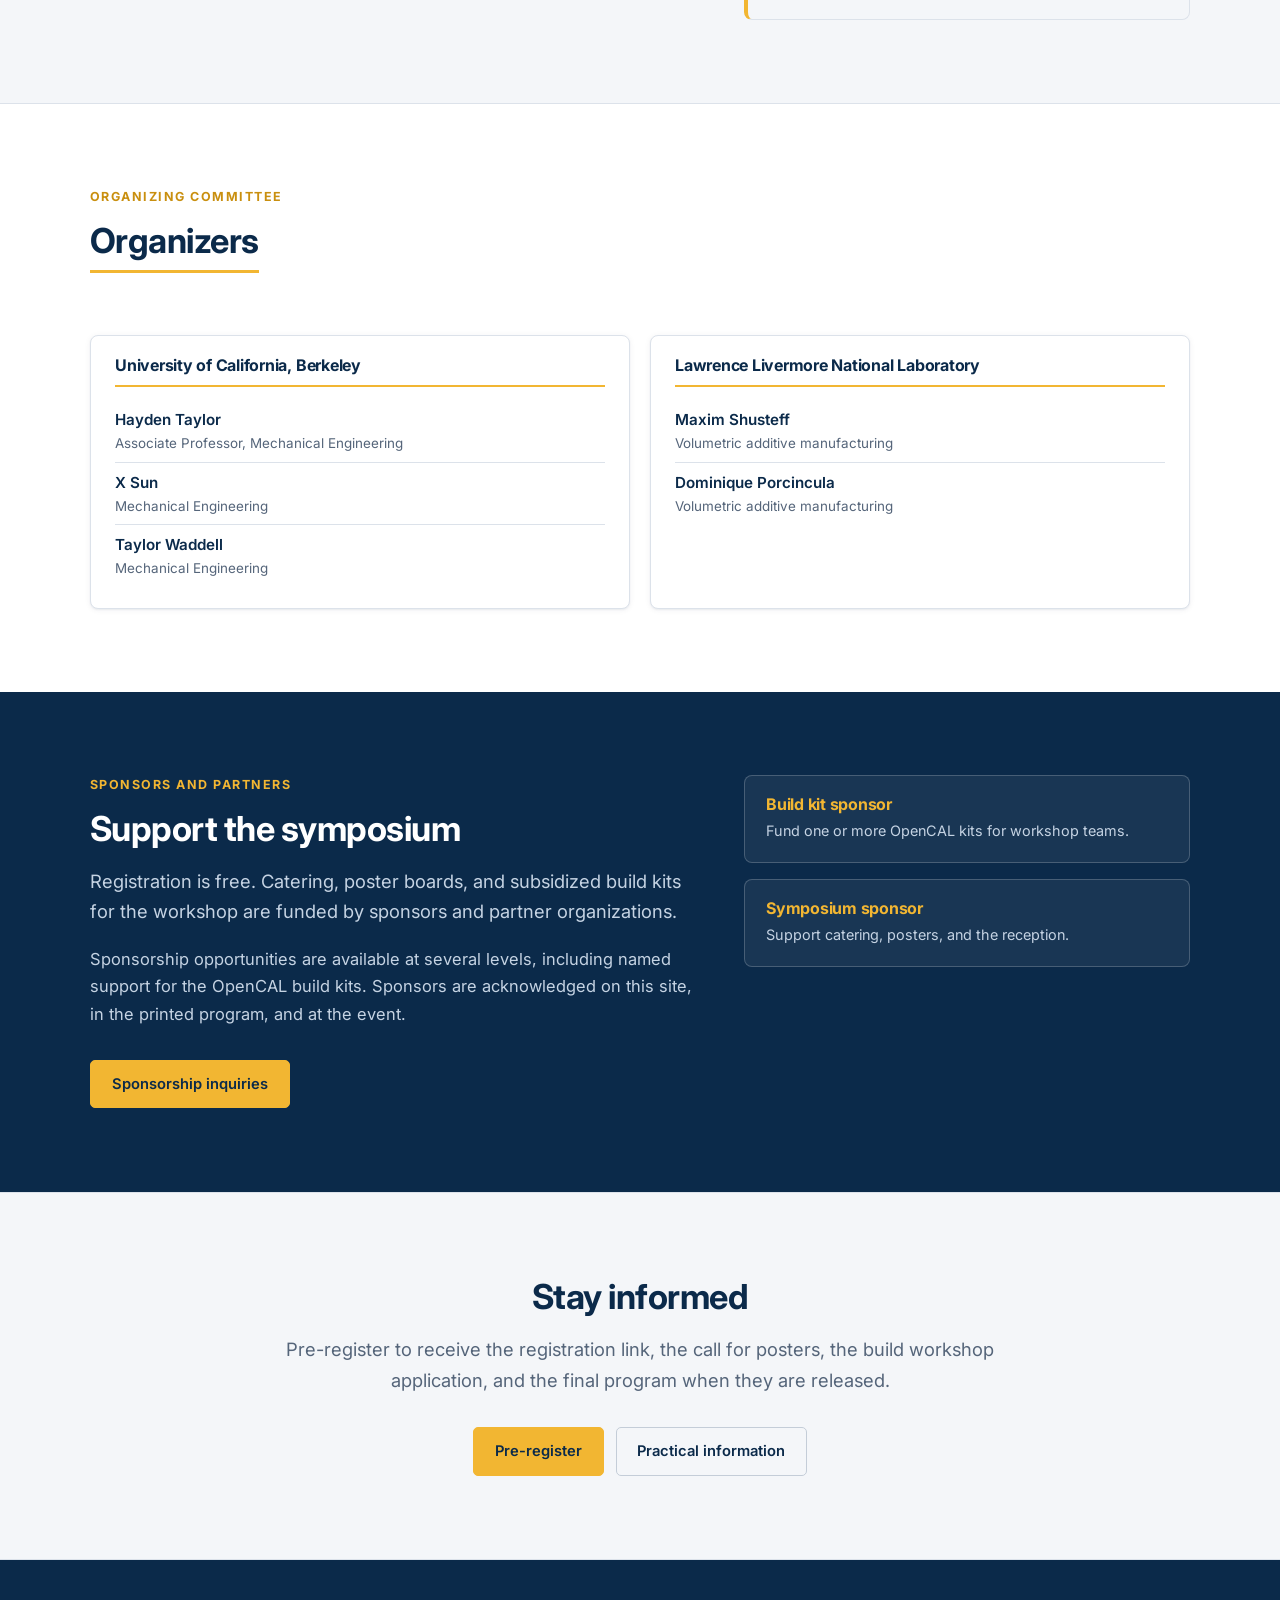
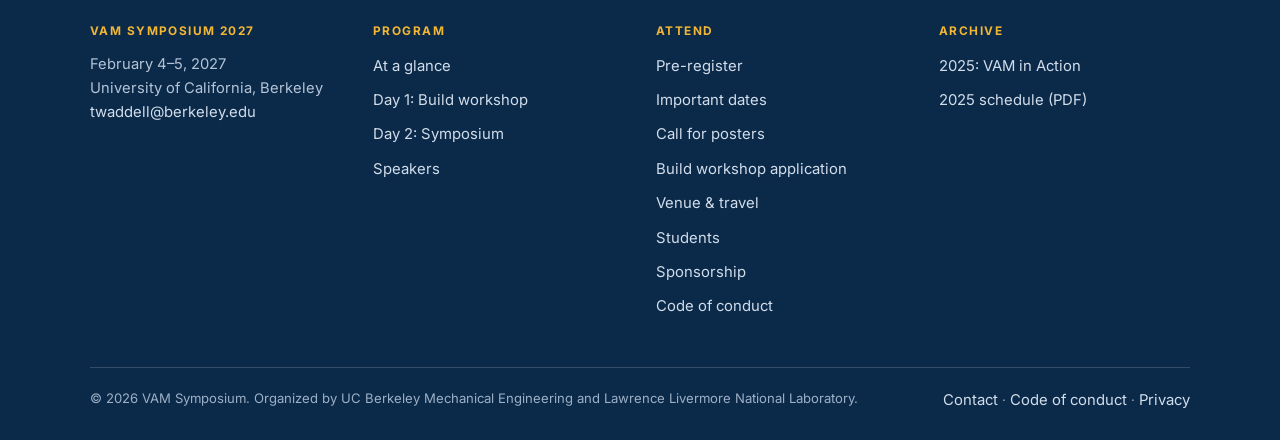
==== commit d39dc71b: "Swap days: build workshop Thu Feb 4, symposium Fri Feb 5; softer group photo; nav highlight follows " ====
--- a/index.html
+++ b/index.html
@@ -4,9 +4,9 @@
 <meta charset="utf-8">
 <meta name="viewport" content="width=device-width, initial-scale=1">
 <title>VAM Symposium 2027 | UC Berkeley</title>
-<meta name="description" content="The Volumetric Additive Manufacturing Symposium returns to UC Berkeley on February 4-5, 2027, with a day of talks, panels, and posters, followed by a hands-on OpenCAL build workshop.">
+<meta name="description" content="The Volumetric Additive Manufacturing Symposium returns to UC Berkeley on February 4-5, 2027, with a hands-on OpenCAL build workshop followed by a day of talks, panels, and posters.">
 <meta property="og:title" content="VAM Symposium 2027 | UC Berkeley">
-<meta property="og:description" content="The Volumetric Additive Manufacturing Symposium returns to UC Berkeley on February 4-5, 2027, with a day of talks, panels, and posters, followed by a hands-on OpenCAL build workshop.">
+<meta property="og:description" content="The Volumetric Additive Manufacturing Symposium returns to UC Berkeley on February 4-5, 2027, with a hands-on OpenCAL build workshop followed by a day of talks, panels, and posters.">
 <meta property="og:type" content="website">
 <link rel="preconnect" href="https://fonts.googleapis.com">
 <link rel="preconnect" href="https://fonts.gstatic.com" crossorigin>
@@ -85,8 +85,8 @@
       <div class="date date--dusty"><p class="date__when">Fall 2026</p><p class="date__what">Registration and call for posters open</p></div>
       <div class="date date--cyan"><p class="date__when">Fall 2026</p><p class="date__what">Build workshop applications open</p></div>
       <div class="date date--plum"><p class="date__when">December 2026</p><p class="date__what">Build workshop applications close</p></div>
-      <div class="date date--coral"><p class="date__when">February 4, 2027</p><p class="date__what">Symposium: talks, panels, and posters</p></div>
-      <div class="date"><p class="date__when">February 5, 2027</p><p class="date__what">OpenCAL build workshop</p></div>
+      <div class="date"><p class="date__when">February 4, 2027</p><p class="date__what">OpenCAL build workshop</p></div>
+      <div class="date date--coral"><p class="date__when">February 5, 2027</p><p class="date__what">Symposium: talks, panels, and posters</p></div>
     </div>
   </div>
 </section>
@@ -99,7 +99,7 @@
         <h2>Bringing the volumetric printing community together</h2>
         <p class="lede">Volumetric additive manufacturing (VAM) forms an entire part at once by projecting patterned light into a photopolymer from many angles. In under a decade it has moved from a laboratory demonstration toward applications in biofabrication, optics, soft robotics, and industrial production.</p>
         <p>The VAM Symposium is organized by the volumetric printing groups at UC Berkeley and Lawrence Livermore National Laboratory to bring researchers and practitioners in this field together in person. The program is single-track and discussion-oriented, combining plenary talks, moderated panels, a poster session, and extended time for informal exchange.</p>
-        <p>The 2027 symposium expands to two days. Day 1 follows the established format of talks, panels, and posters. Day 2 introduces a hands-on <a href="program.html#day2">OpenCAL build workshop</a>, in which participating teams assemble an open-source volumetric printer and take it home.</p>
+        <p>The 2027 symposium expands to two days. Thursday introduces a hands-on <a href="program.html#day1">OpenCAL build workshop</a>, in which participating teams assemble an open-source volumetric printer and take it home. Friday follows the established format of talks, panels, and posters.</p>
       </div>
       <aside>
         <div class="stats">
@@ -193,18 +193,18 @@
     </div>
     <div class="grid grid--2">
       <a class="card card--link reveal" href="program.html#day1">
-        <img class="card__img" src="assets/img/photos/gallery-emvp-lattice.jpg" alt="" width="900" height="506" loading="lazy">
+        <img class="card__img" src="assets/img/photos/workshop-vial.jpg" alt="" width="1000" height="563" loading="lazy">
         <p class="card__num">Day 1 &middot; Thursday, February 4</p>
-        <h3>Symposium</h3>
-        <p>Two plenary talks, three moderated panels, a poster session over a catered lunch, optional lab tours, an open discussion, and an evening reception. 9:00 AM to 6:00 PM, single track.</p>
-        <span class="card__more">Day 1 schedule &rarr;</span>
-      </a>
-      <a class="card card--link reveal" href="program.html#day2">
-        <img class="card__img" src="assets/img/photos/workshop-vial.jpg" alt="" width="1000" height="563" loading="lazy">
-        <p class="card__num">Day 2 &middot; Friday, February 5</p>
         <h3>OpenCAL build workshop</h3>
         <p>Five to ten teams assemble, align, and calibrate an OpenCAL volumetric printer from a kit, print a first part, and take the machine home. Places are allocated by application.</p>
         <span class="card__more">Workshop details &rarr;</span>
+      </a>
+      <a class="card card--link reveal" href="program.html#day2">
+        <img class="card__img" src="assets/img/photos/gallery-emvp-lattice.jpg" alt="" width="900" height="506" loading="lazy">
+        <p class="card__num">Day 2 &middot; Friday, February 5</p>
+        <h3>Symposium</h3>
+        <p>Two plenary talks, three moderated panels, a poster session over a catered lunch, optional lab tours, an open discussion, and an evening reception. 9:00 AM to 6:00 PM, single track.</p>
+        <span class="card__more">Day 2 schedule &rarr;</span>
       </a>
     </div>
   </div>
@@ -237,7 +237,7 @@
       <div>
         <p class="eyebrow">Venue</p>
         <h2>University of California, Berkeley</h2>
-        <p class="lede">Day 1 is held in Room 5340 of The Gateway, UC Berkeley&rsquo;s new building for computing and data science on the north side of campus. The Day 2 build workshop takes place in the CITRIS Invention Lab in Sutardja Dai Hall, a short walk away.</p>
+        <p class="lede">The Thursday build workshop takes place in the CITRIS Invention Lab in Sutardja Dai Hall. The Friday symposium is held a short walk away in Room 5340 of The Gateway, UC Berkeley&rsquo;s new building for computing and data science on the north side of campus.</p>
         <ul>
           <li><b>By BART:</b> Downtown Berkeley station is a short walk from campus, about 40 minutes from downtown San Francisco with no transfer.</li>
           <li><b>By air:</b> Oakland (OAK) is closest; San Francisco (SFO) connects directly to BART.</li>
@@ -252,7 +252,7 @@
         </figure>
         <div class="callout mt-1">
           <h3>Virtual attendance</h3>
-          <p>Day 1 is held primarily in person. A video link is provided to registered participants who indicate virtual attendance. The Day 2 build workshop is in-person only.</p>
+          <p>The Friday symposium is held primarily in person; a video link is provided to registered participants who indicate virtual attendance. The Thursday build workshop is in-person only.</p>
         </div>
       </div>
     </div>
@@ -329,8 +329,8 @@
         <h4>Program</h4>
         <ul>
           <li><a href="program.html#glance">At a glance</a></li>
-          <li><a href="program.html#day1">Day 1: Symposium</a></li>
-          <li><a href="program.html#day2">Day 2: Build workshop</a></li>
+          <li><a href="program.html#day1">Day 1: Build workshop</a></li>
+          <li><a href="program.html#day2">Day 2: Symposium</a></li>
           <li><a href="program.html#speakers">Speakers</a></li>
         </ul>
       </div>
--- a/assets/css/site.css
+++ b/assets/css/site.css
@@ -42,7 +42,7 @@
 /* --------------------------------------------------------------- base --- */
 
 *, *::before, *::after { box-sizing: border-box; }
-html { -webkit-text-size-adjust: 100%; scroll-behavior: smooth; }
+html { -webkit-text-size-adjust: 100%; scroll-behavior: smooth; scroll-padding-top: 84px; }
 @media (prefers-reduced-motion: reduce) { html { scroll-behavior: auto; } }
 
 body {
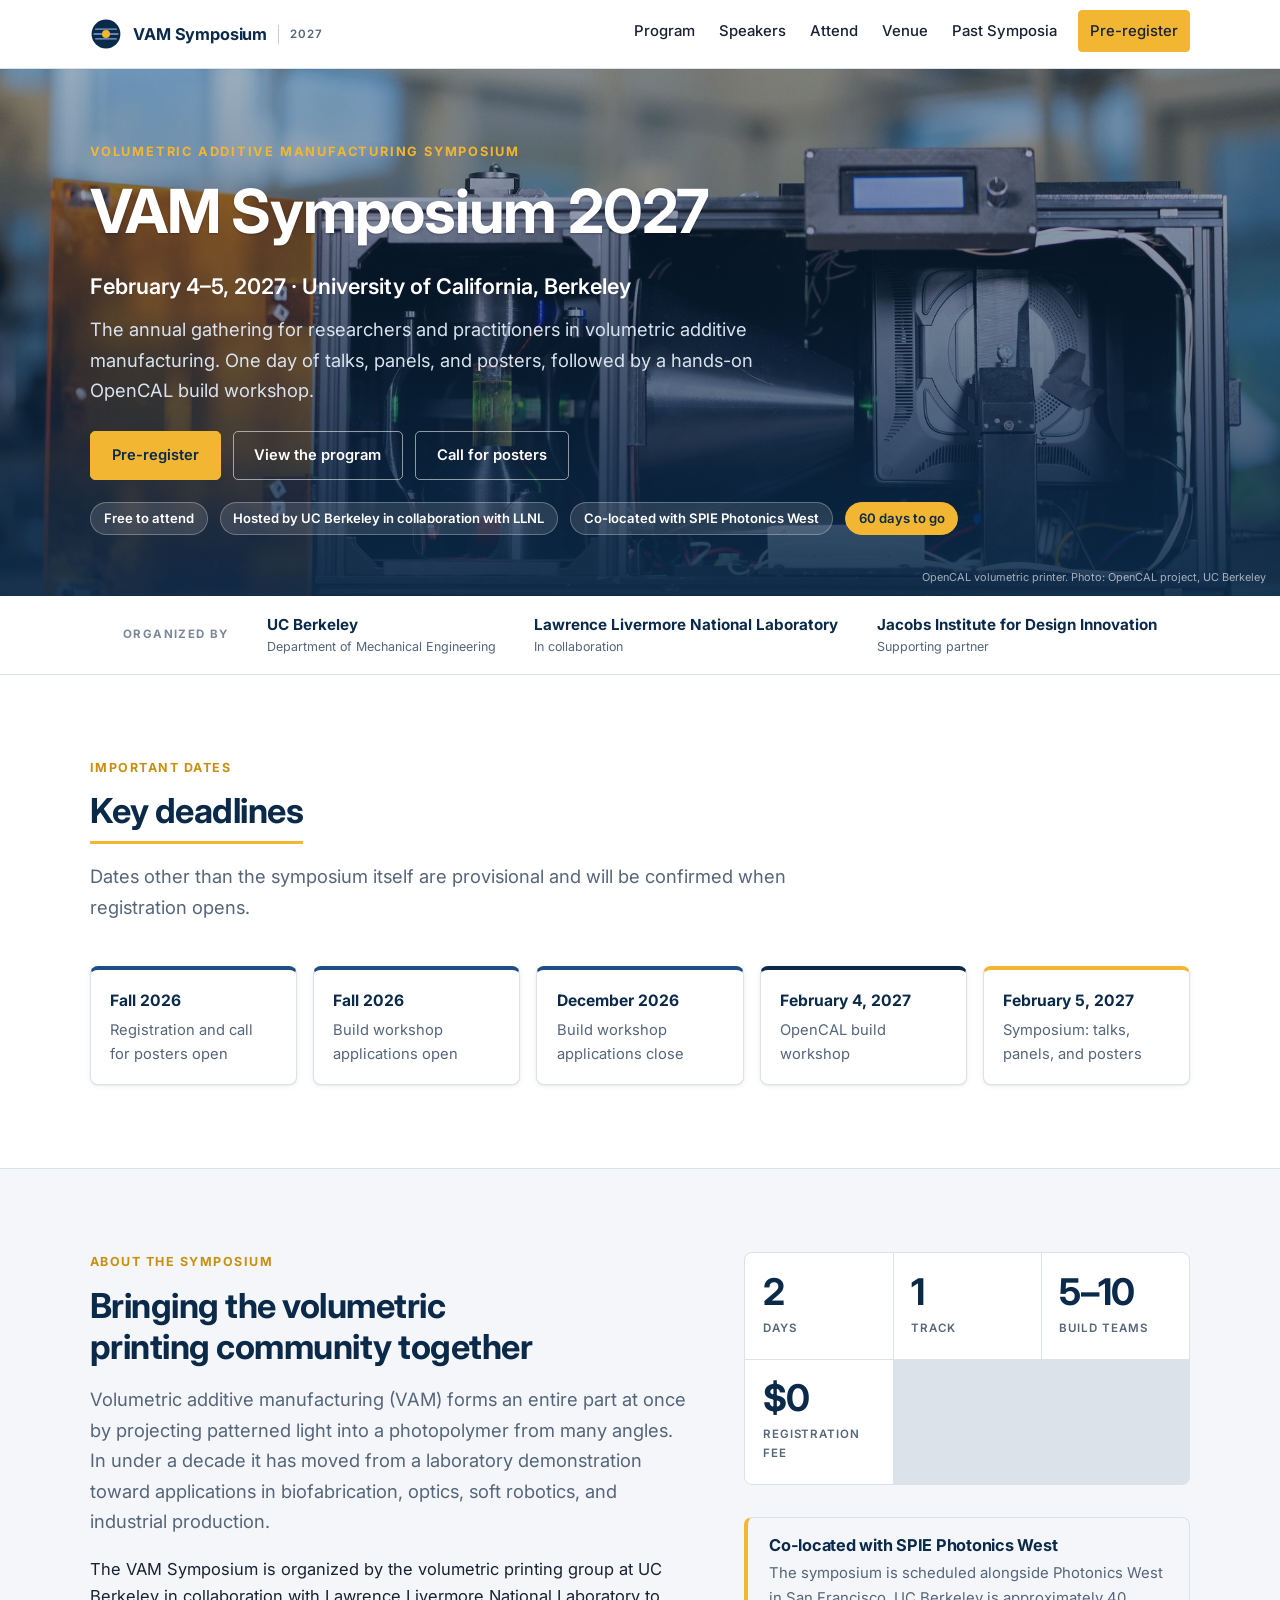
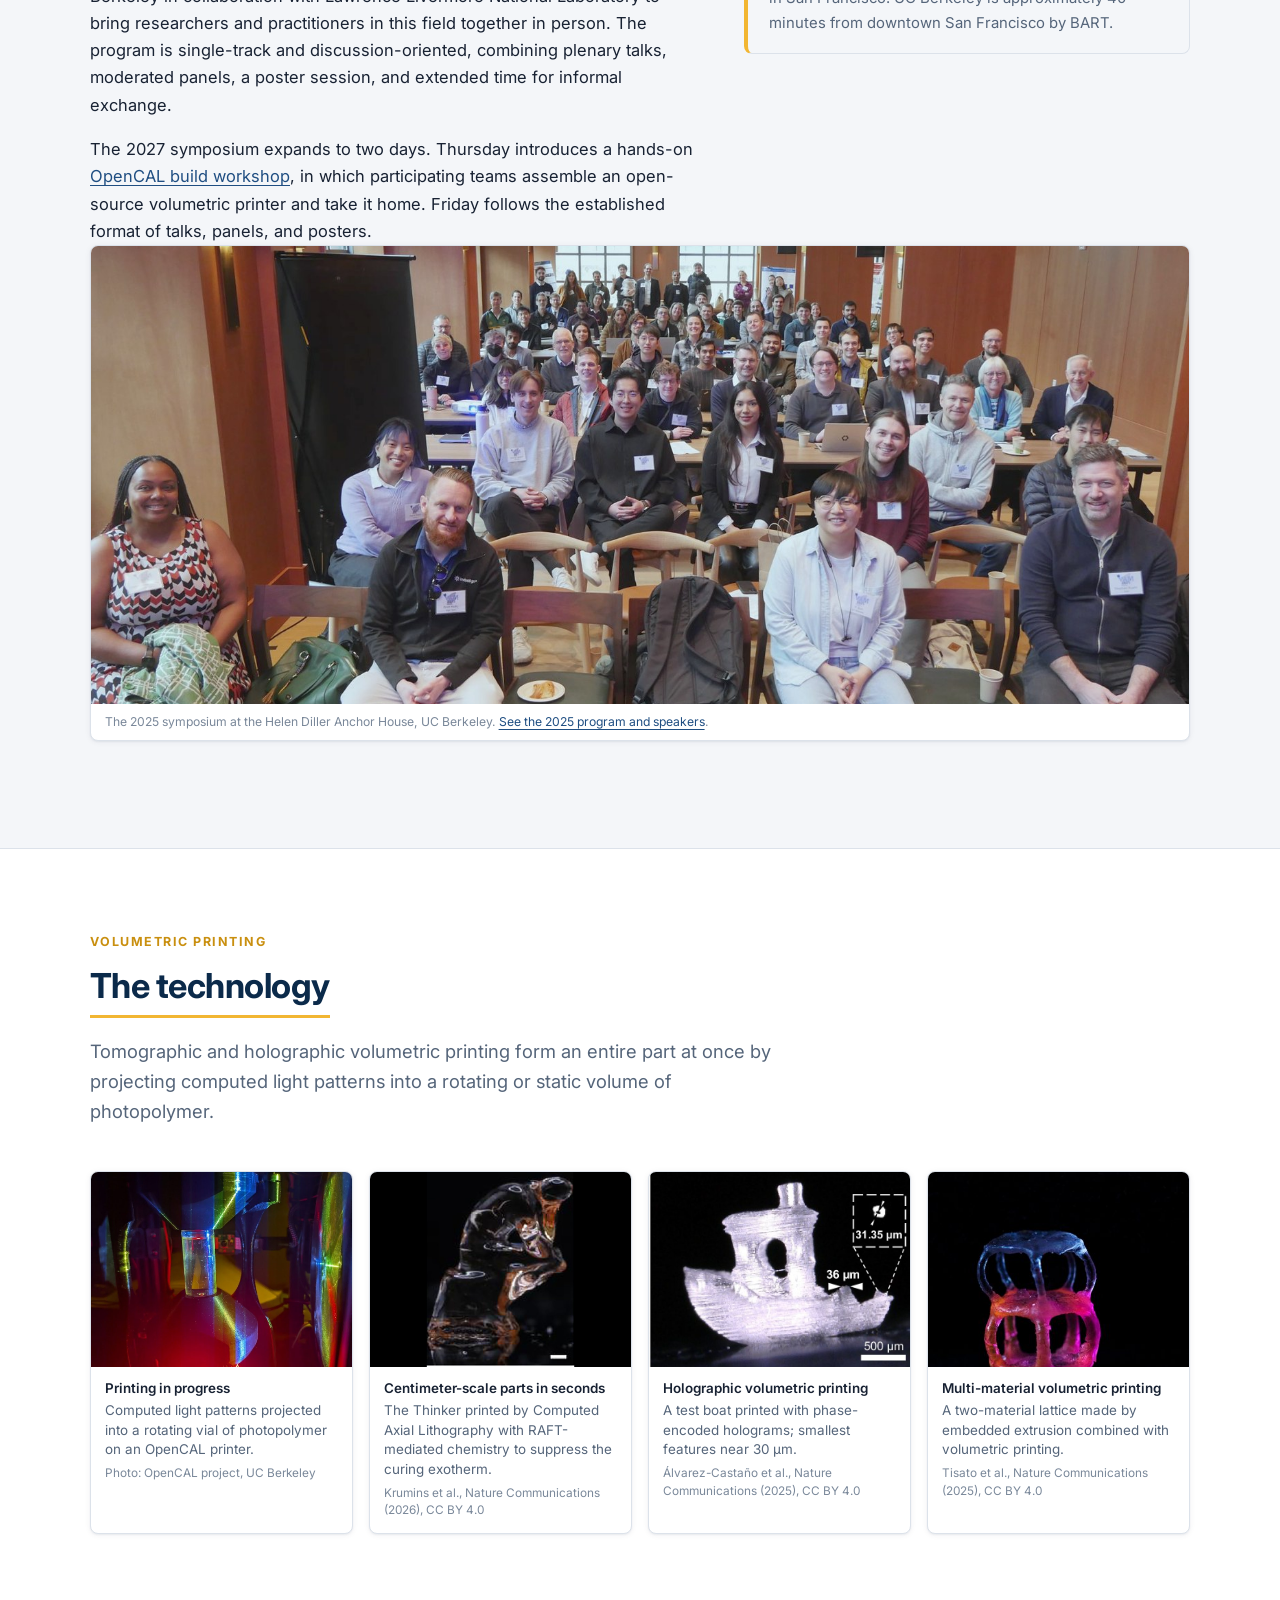
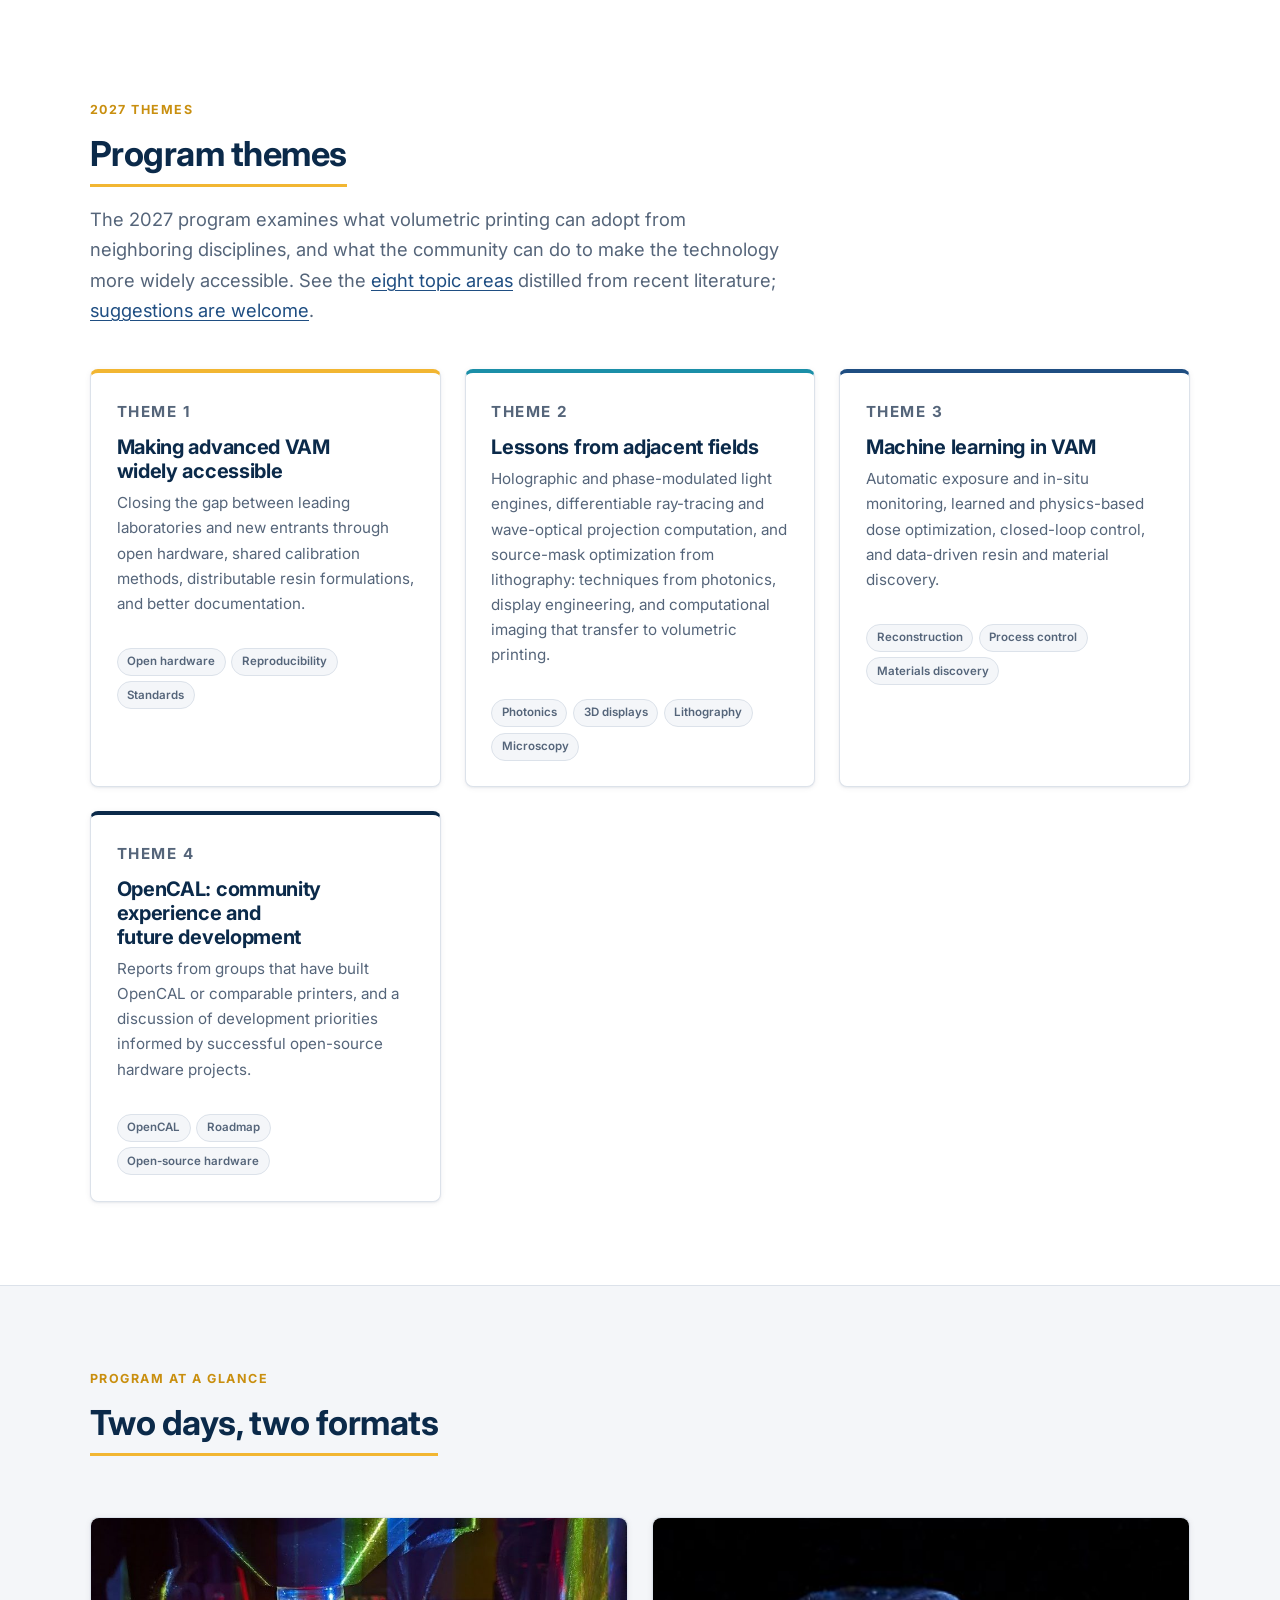
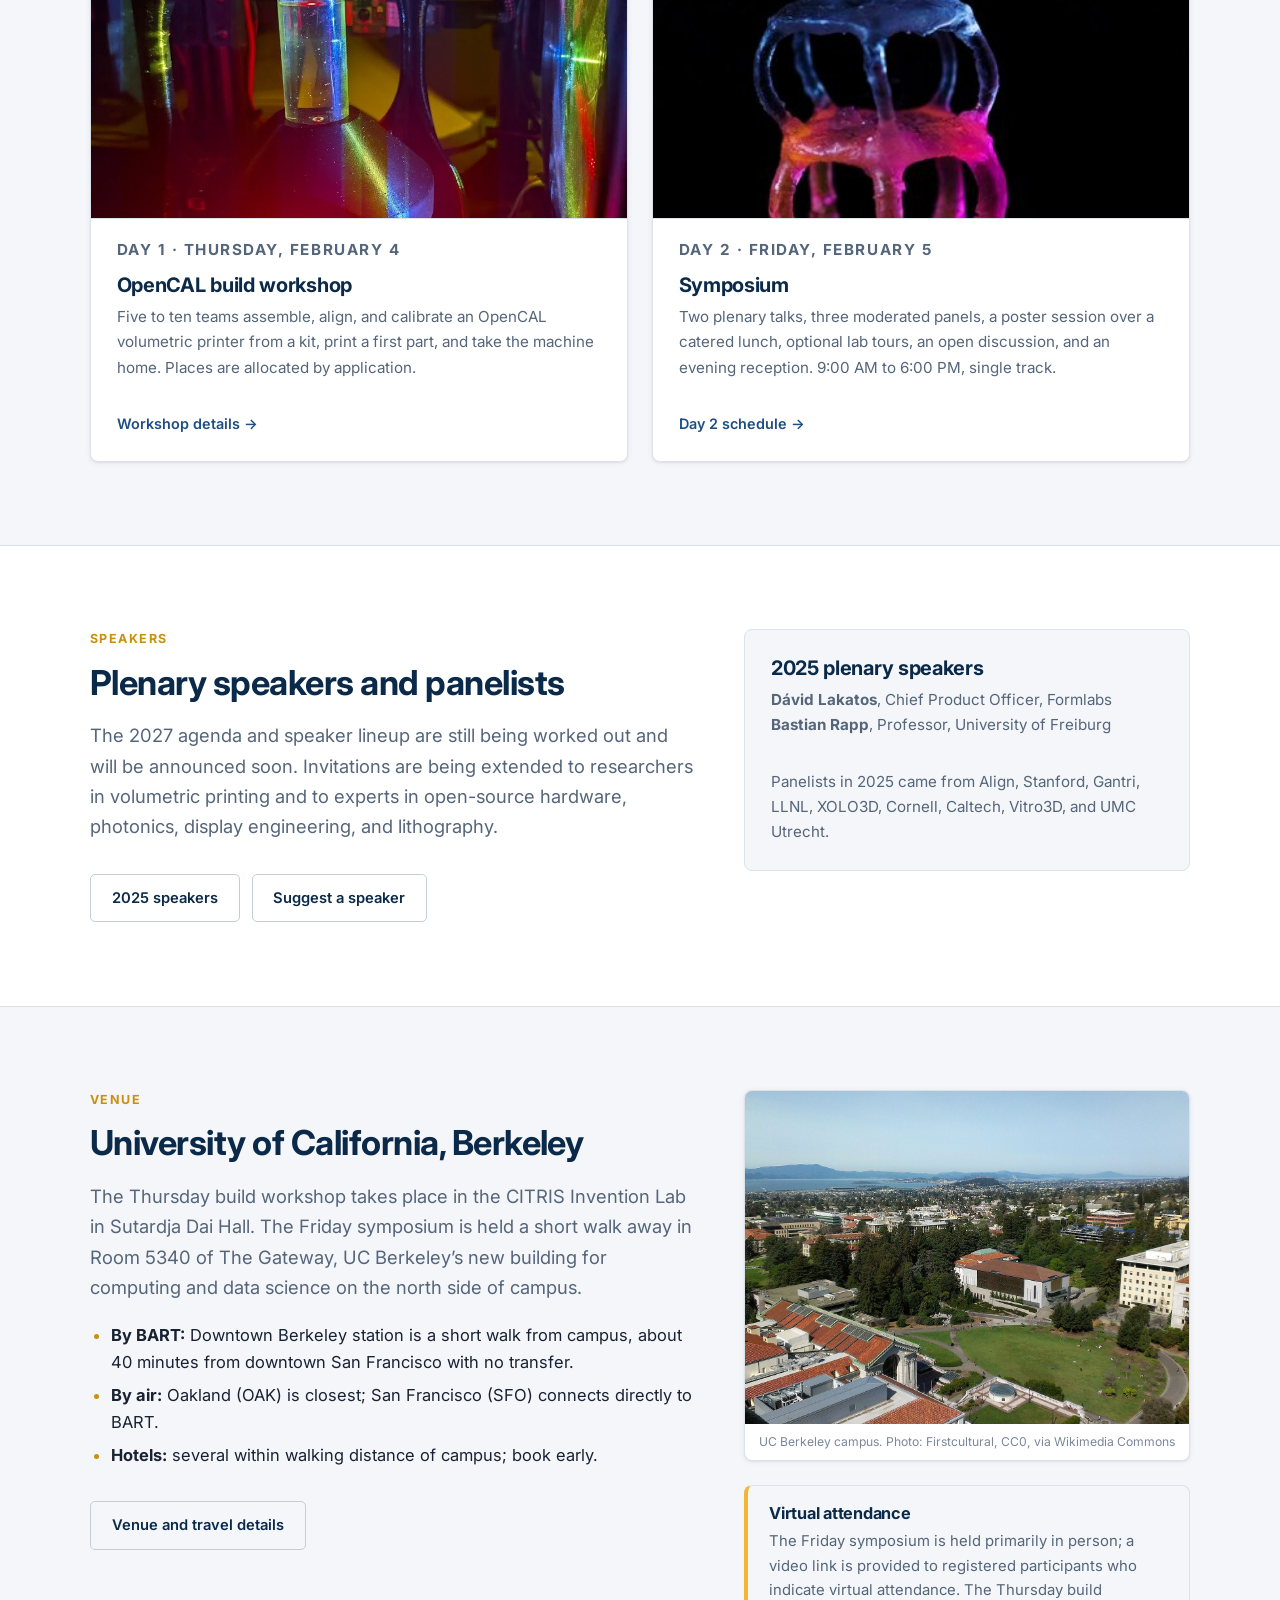
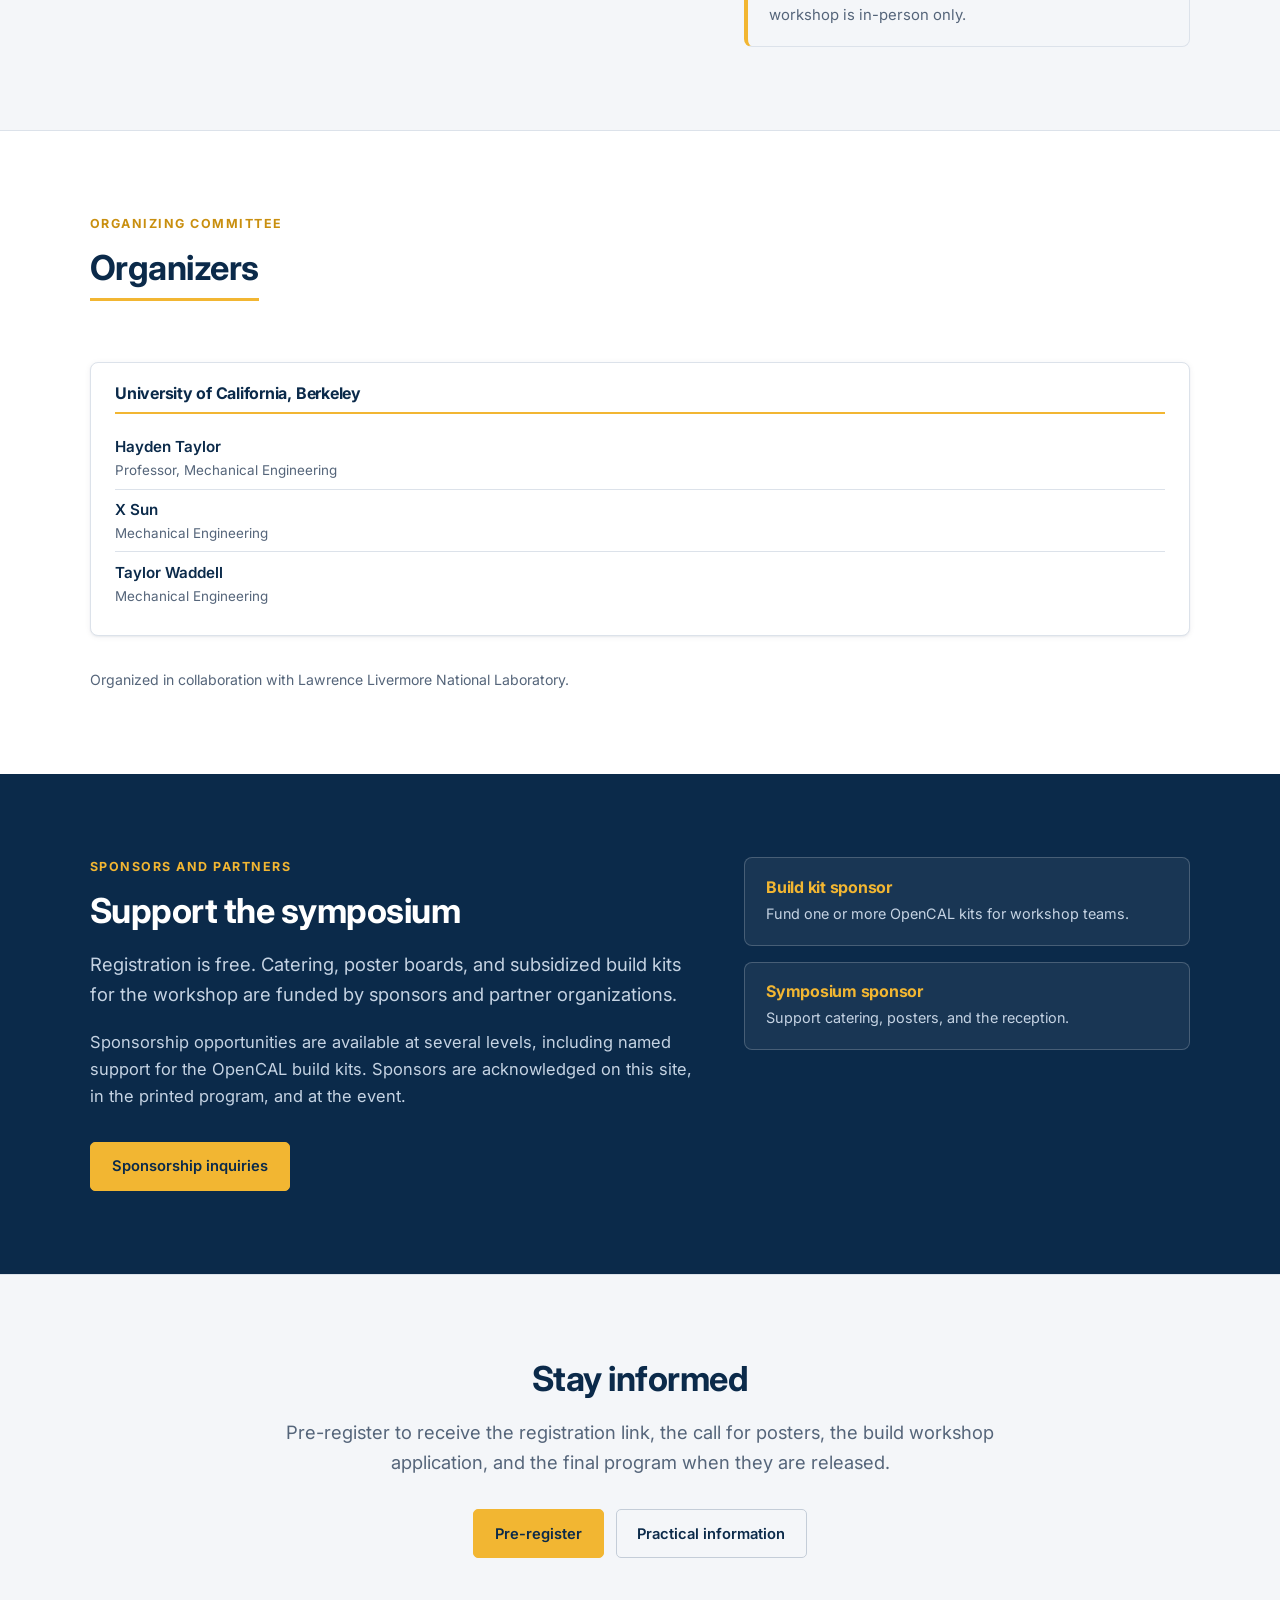
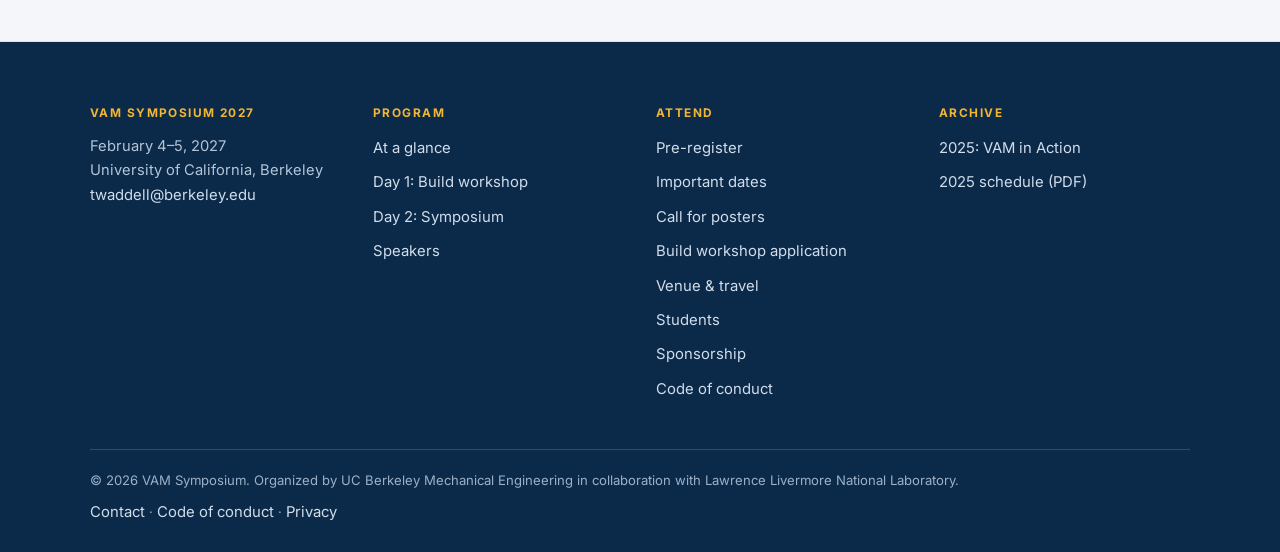
==== commit 4da93e77: "Schedule: 2025 time blocks with sessions coming soon; LLNL credited as collaborator, not committee C" ====
--- a/index.html
+++ b/index.html
@@ -57,7 +57,7 @@
     </div>
     <ul class="hero__meta">
       <li>Free to attend</li>
-      <li>Hosted by UC Berkeley and LLNL</li>
+      <li>Hosted by UC Berkeley in collaboration with LLNL</li>
       <li>Co-located with SPIE Photonics West</li>
       <li class="is-live" id="countdown" data-target="2027-02-04T09:00:00-08:00"></li>
     </ul>
@@ -69,7 +69,7 @@
   <div class="wrap partners__inner">
     <p class="partners__label">Organized by</p>
     <p class="partners__name">UC Berkeley <small>Department of Mechanical Engineering</small></p>
-    <p class="partners__name">Lawrence Livermore National Laboratory <small>Volumetric additive manufacturing team</small></p>
+    <p class="partners__name">Lawrence Livermore National Laboratory <small>In collaboration</small></p>
     <p class="partners__name">Jacobs Institute for Design Innovation <small>Supporting partner</small></p>
   </div>
 </div>
@@ -98,7 +98,7 @@
         <p class="eyebrow">About the symposium</p>
         <h2>Bringing the volumetric printing community together</h2>
         <p class="lede">Volumetric additive manufacturing (VAM) forms an entire part at once by projecting patterned light into a photopolymer from many angles. In under a decade it has moved from a laboratory demonstration toward applications in biofabrication, optics, soft robotics, and industrial production.</p>
-        <p>The VAM Symposium is organized by the volumetric printing groups at UC Berkeley and Lawrence Livermore National Laboratory to bring researchers and practitioners in this field together in person. The program is single-track and discussion-oriented, combining plenary talks, moderated panels, a poster session, and extended time for informal exchange.</p>
+        <p>The VAM Symposium is organized by the volumetric printing group at UC Berkeley in collaboration with Lawrence Livermore National Laboratory to bring researchers and practitioners in this field together in person. The program is single-track and discussion-oriented, combining plenary talks, moderated panels, a poster session, and extended time for informal exchange.</p>
         <p>The 2027 symposium expands to two days. Thursday introduces a hands-on <a href="program.html#day1">OpenCAL build workshop</a>, in which participating teams assemble an open-source volumetric printer and take it home. Friday follows the established format of talks, panels, and posters.</p>
       </div>
       <aside>
@@ -269,19 +269,13 @@
       <div class="committee__group reveal">
         <h3>University of California, Berkeley</h3>
         <ul>
-          <li><b>Hayden Taylor</b><span>Associate Professor, Mechanical Engineering</span></li>
+          <li><b>Hayden Taylor</b><span>Professor, Mechanical Engineering</span></li>
           <li><b>X Sun</b><span>Mechanical Engineering</span></li>
           <li><b>Taylor Waddell</b><span>Mechanical Engineering</span></li>
         </ul>
       </div>
-      <div class="committee__group reveal">
-        <h3>Lawrence Livermore National Laboratory</h3>
-        <ul>
-          <li><b>Maxim Shusteff</b><span>Volumetric additive manufacturing</span></li>
-          <li><b>Dominique Porcincula</b><span>Volumetric additive manufacturing</span></li>
-        </ul>
-      </div>
-    </div>
+    </div>
+    <p class="small mt-2 reveal">Organized in collaboration with Lawrence Livermore National Laboratory.</p>
   </div>
 </section>
 
@@ -356,7 +350,7 @@
       </div>
     </div>
     <div class="footer-bottom">
-      <span>&copy; 2026 VAM Symposium. Organized by UC Berkeley Mechanical Engineering and Lawrence Livermore National Laboratory.</span>
+      <span>&copy; 2026 VAM Symposium. Organized by UC Berkeley Mechanical Engineering in collaboration with Lawrence Livermore National Laboratory.</span>
       <span><a href="mailto:twaddell@berkeley.edu">Contact</a> &middot; <a href="attend.html#conduct">Code of conduct</a> &middot; <a href="https://security.berkeley.edu/policy/privacy-statement-uc-berkeley-websites" rel="noopener">Privacy</a></span>
     </div>
   </div>
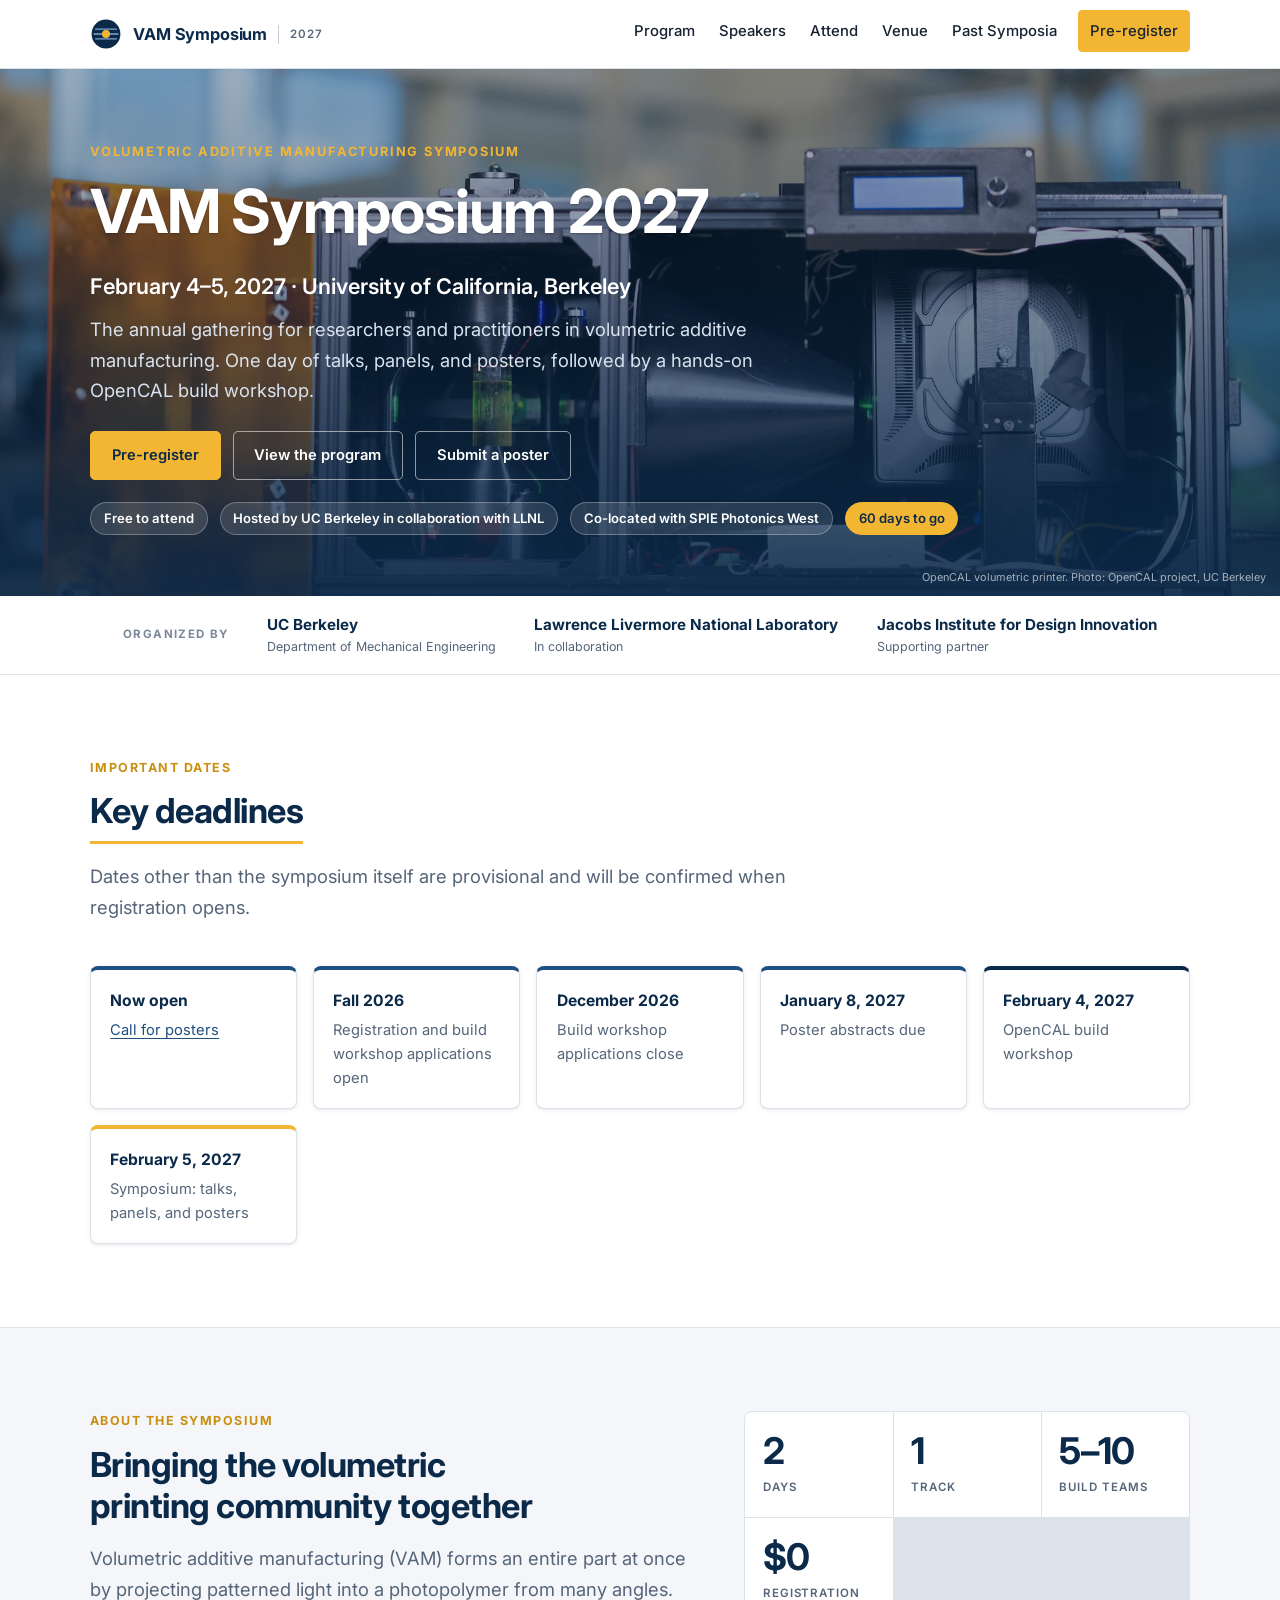
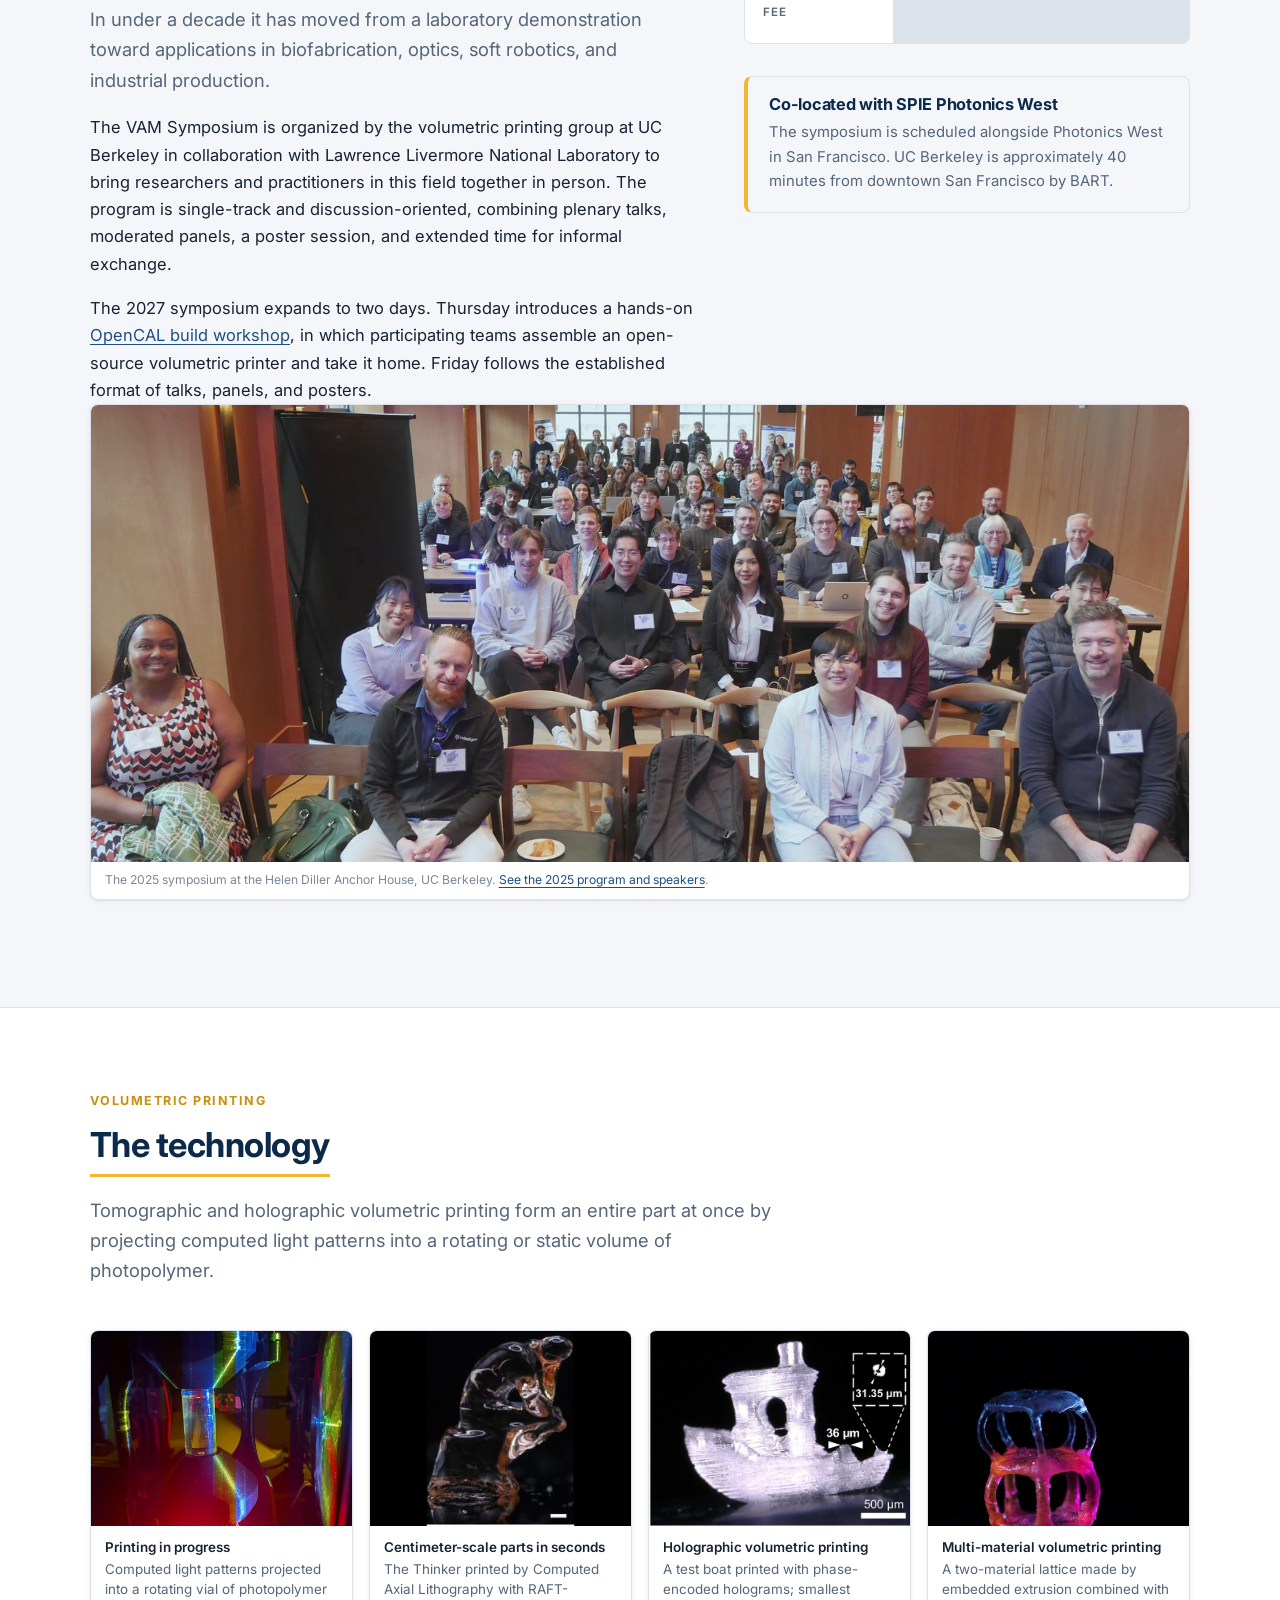
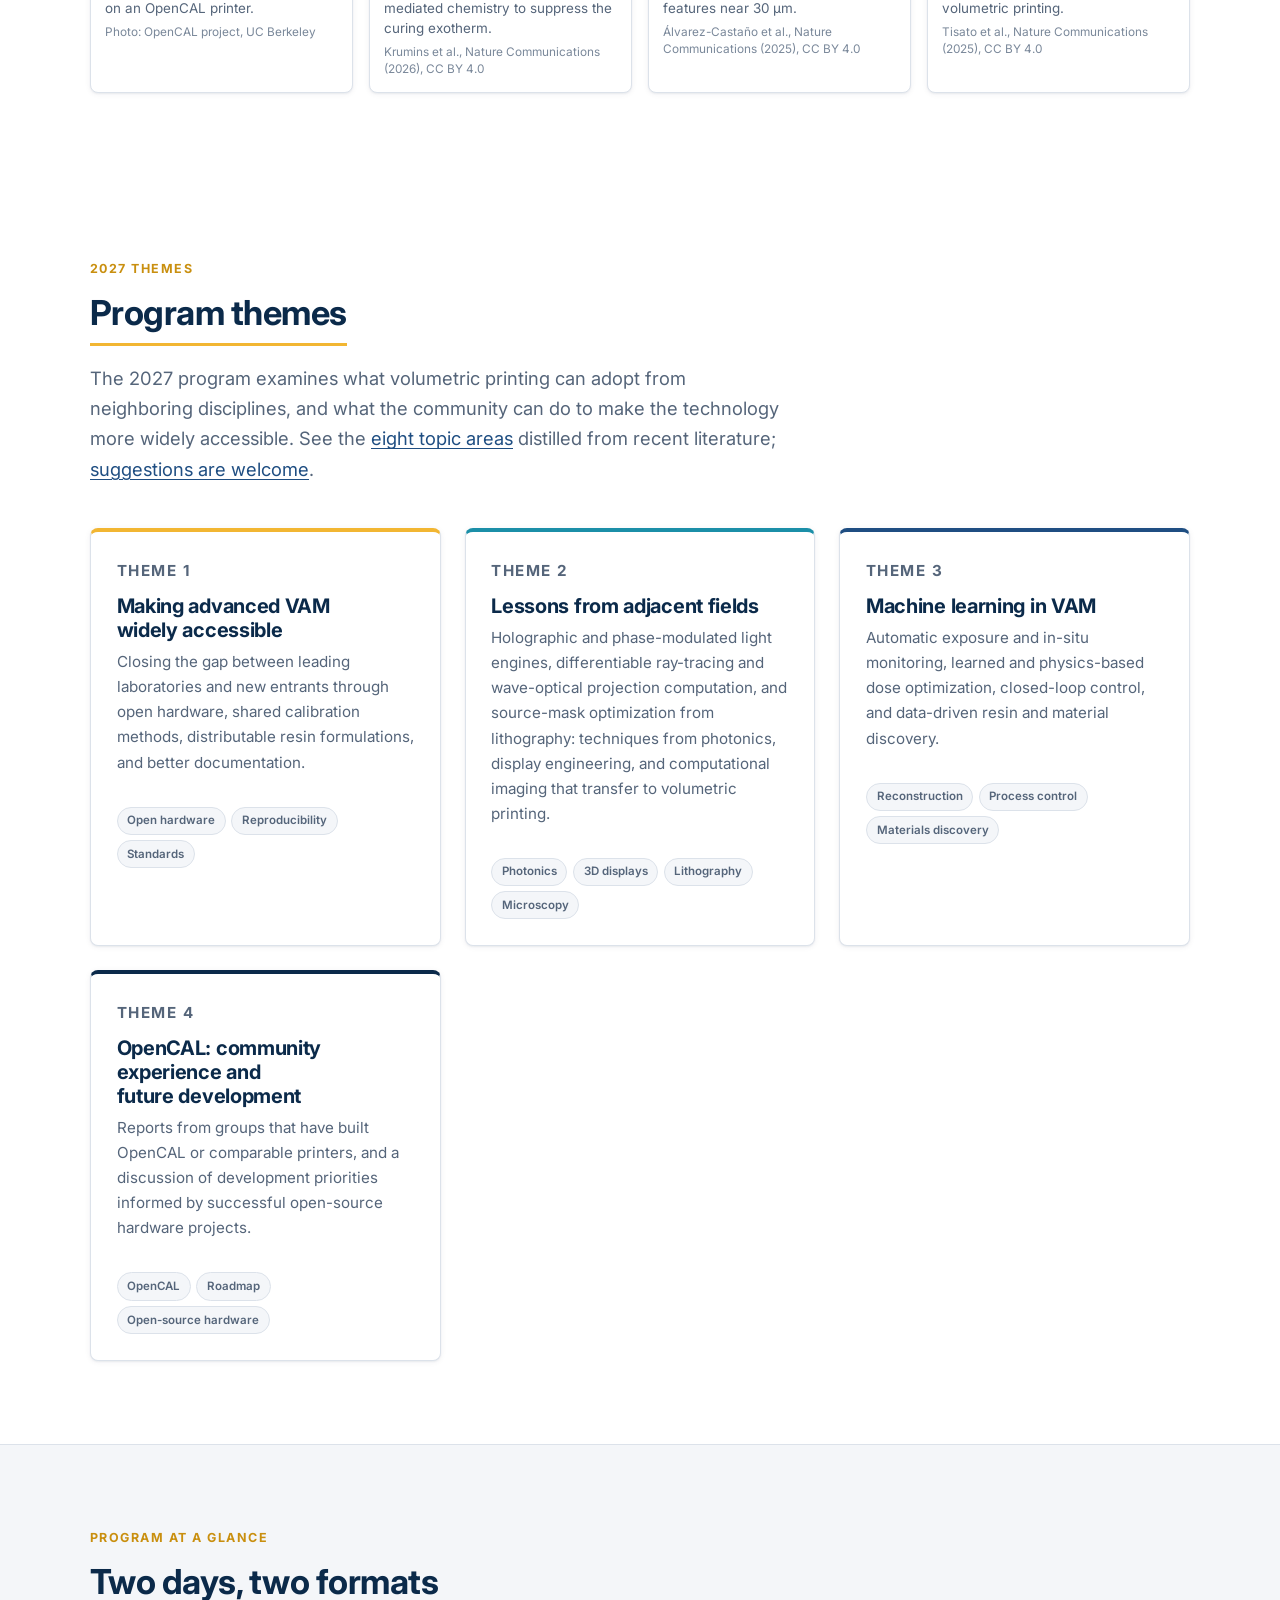
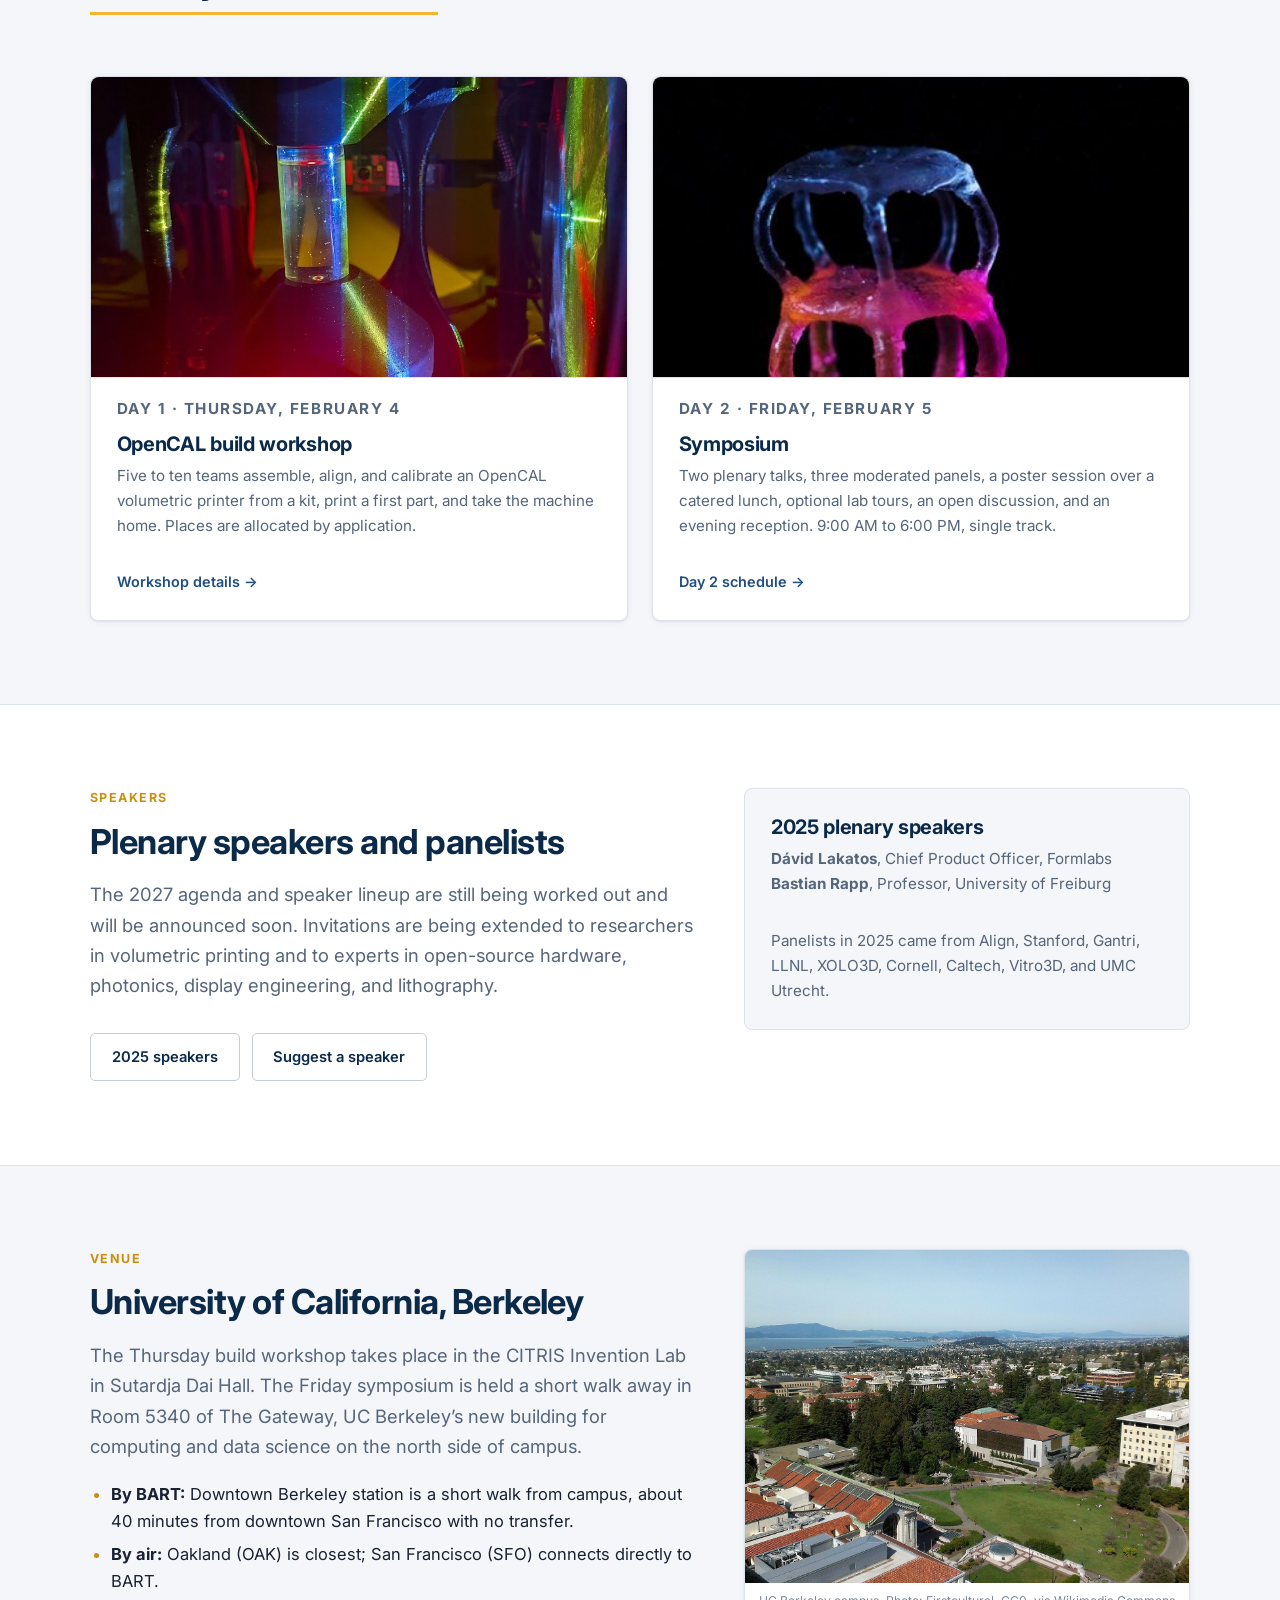
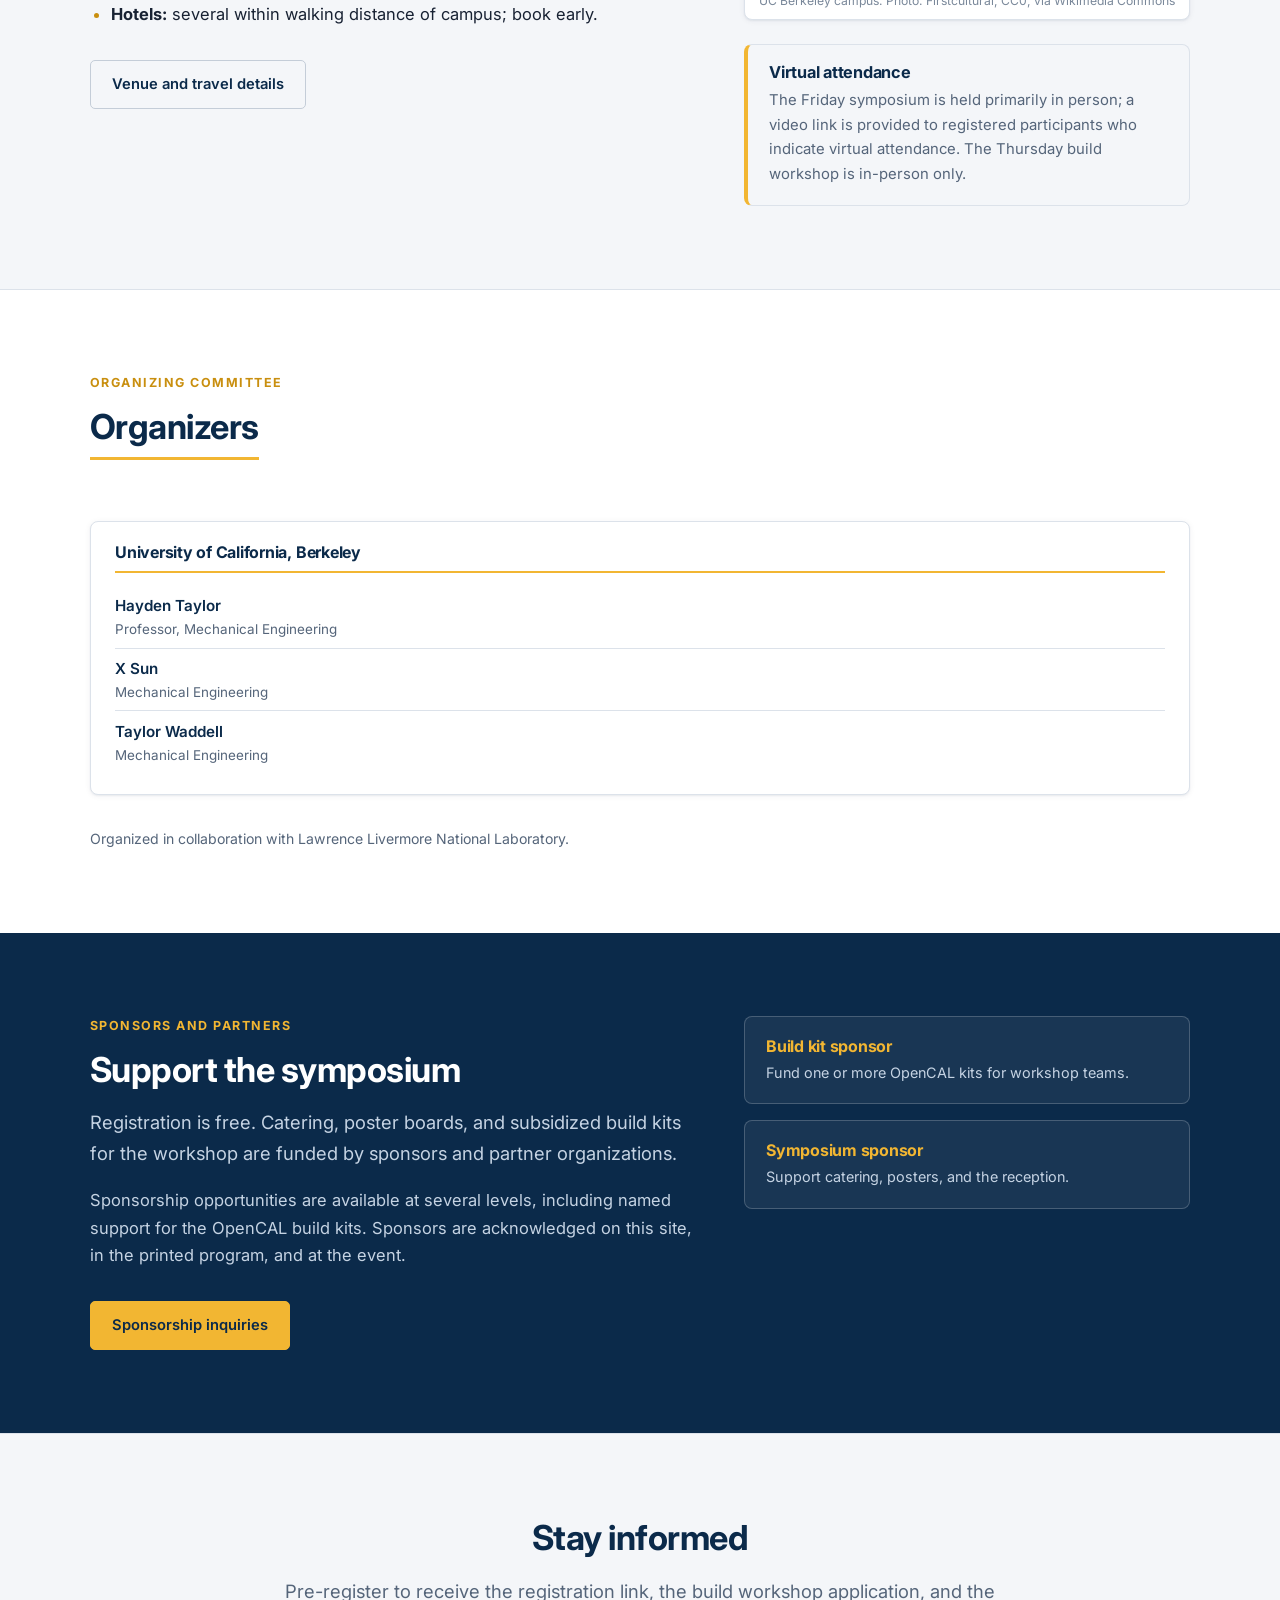
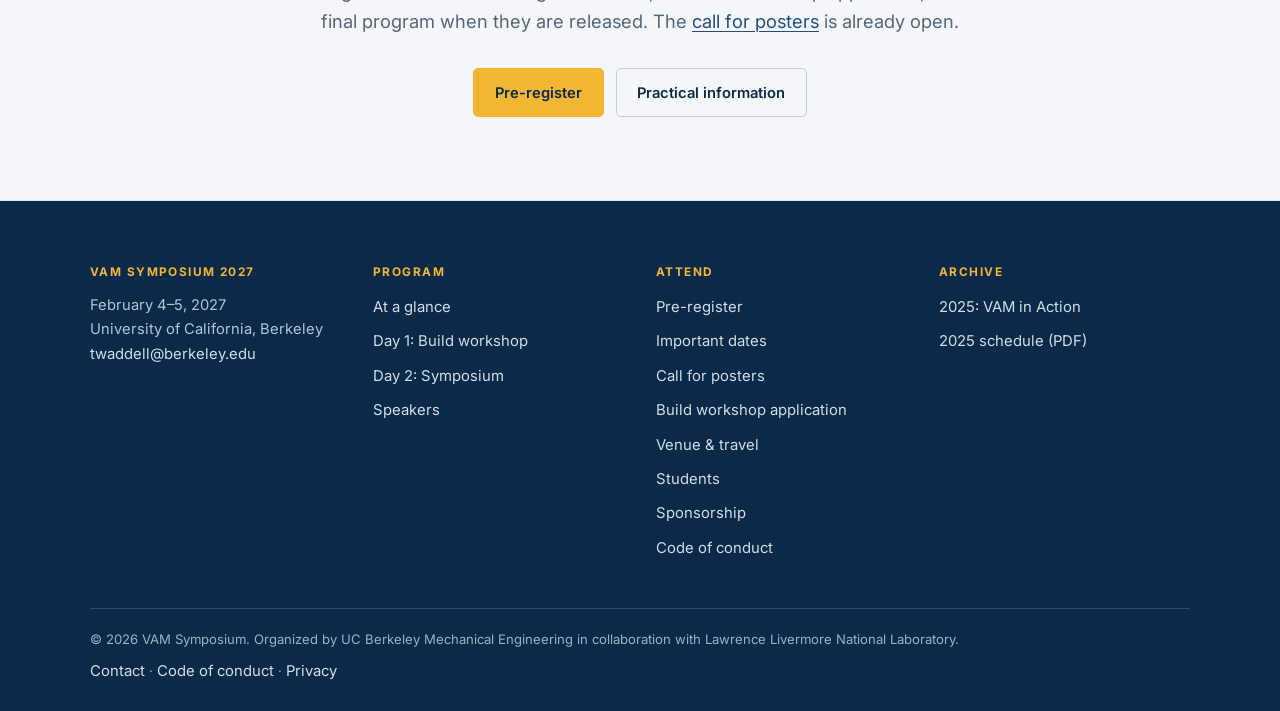
==== commit 9121d26c: "Open the call for posters: abstract form, Jan 8 2027 deadline, dates and FAQ updated Co-Authored-By:" ====
--- a/index.html
+++ b/index.html
@@ -53,7 +53,7 @@
     <div class="btn-row">
       <a class="btn btn--primary" href="attend.html#register">Pre-register</a>
       <a class="btn btn--ghost" href="program.html">View the program</a>
-      <a class="btn btn--ghost" href="attend.html#posters">Call for posters</a>
+      <a class="btn btn--ghost" href="attend.html#posters">Submit a poster</a>
     </div>
     <ul class="hero__meta">
       <li>Free to attend</li>
@@ -82,9 +82,10 @@
       <p class="lede">Dates other than the symposium itself are provisional and will be confirmed when registration opens.</p>
     </div>
     <div class="dates">
-      <div class="date date--dusty"><p class="date__when">Fall 2026</p><p class="date__what">Registration and call for posters open</p></div>
-      <div class="date date--cyan"><p class="date__when">Fall 2026</p><p class="date__what">Build workshop applications open</p></div>
+      <div class="date date--cyan"><p class="date__when">Now open</p><p class="date__what"><a href="attend.html#posters">Call for posters</a></p></div>
+      <div class="date date--dusty"><p class="date__when">Fall 2026</p><p class="date__what">Registration and build workshop applications open</p></div>
       <div class="date date--plum"><p class="date__when">December 2026</p><p class="date__what">Build workshop applications close</p></div>
+      <div class="date date--dusty"><p class="date__when">January 8, 2027</p><p class="date__what">Poster abstracts due</p></div>
       <div class="date"><p class="date__when">February 4, 2027</p><p class="date__what">OpenCAL build workshop</p></div>
       <div class="date date--coral"><p class="date__when">February 5, 2027</p><p class="date__what">Symposium: talks, panels, and posters</p></div>
     </div>
@@ -302,7 +303,7 @@
 <section class="section section--alt center">
   <div class="wrap wrap--narrow">
     <h2>Stay informed</h2>
-    <p class="lede">Pre-register to receive the registration link, the call for posters, the build workshop application, and the final program when they are released.</p>
+    <p class="lede">Pre-register to receive the registration link, the build workshop application, and the final program when they are released. The <a href="attend.html#posters">call for posters</a> is already open.</p>
     <div class="btn-row mt-2">
       <a class="btn btn--primary" href="attend.html#register">Pre-register</a>
       <a class="btn btn--ghost" href="attend.html#practical">Practical information</a>
--- a/assets/css/site.css
+++ b/assets/css/site.css
@@ -376,8 +376,8 @@
 .form .field { margin-bottom: 1.05rem; border: 0; padding: 0; }
 .form label, .form legend { display: block; font-size: .86rem; font-weight: 600; margin-bottom: .4rem; color: var(--text); padding: 0; }
 .form .hint { display: block; font-weight: 400; font-size: .8rem; color: var(--muted); margin-top: .15rem; }
-.form input[type="text"], .form input[type="email"], .form textarea { width: 100%; padding: .62rem .8rem; font: inherit; font-size: .94rem; color: var(--text); background: #fff; border: 1px solid var(--line-2); border-radius: var(--radius-sm); resize: vertical; }
-.form input:focus, .form textarea:focus { outline: 2px solid var(--gold); outline-offset: 0; border-color: var(--gold); }
+.form input[type="text"], .form input[type="email"], .form textarea, .form select { width: 100%; padding: .62rem .8rem; font: inherit; font-size: .94rem; color: var(--text); background: #fff; border: 1px solid var(--line-2); border-radius: var(--radius-sm); resize: vertical; }
+.form input:focus, .form textarea:focus, .form select:focus { outline: 2px solid var(--gold); outline-offset: 0; border-color: var(--gold); }
 .form .check { display: flex; align-items: flex-start; gap: .55rem; font-weight: 400; font-size: .92rem; color: var(--text); margin-bottom: .45rem; cursor: pointer; }
 .form .check input { margin-top: .32rem; accent-color: var(--navy); flex: none; }
 .form__status { margin: .9rem 0 0; font-size: .88rem; color: var(--muted); min-height: 1.2em; font-weight: 500; }
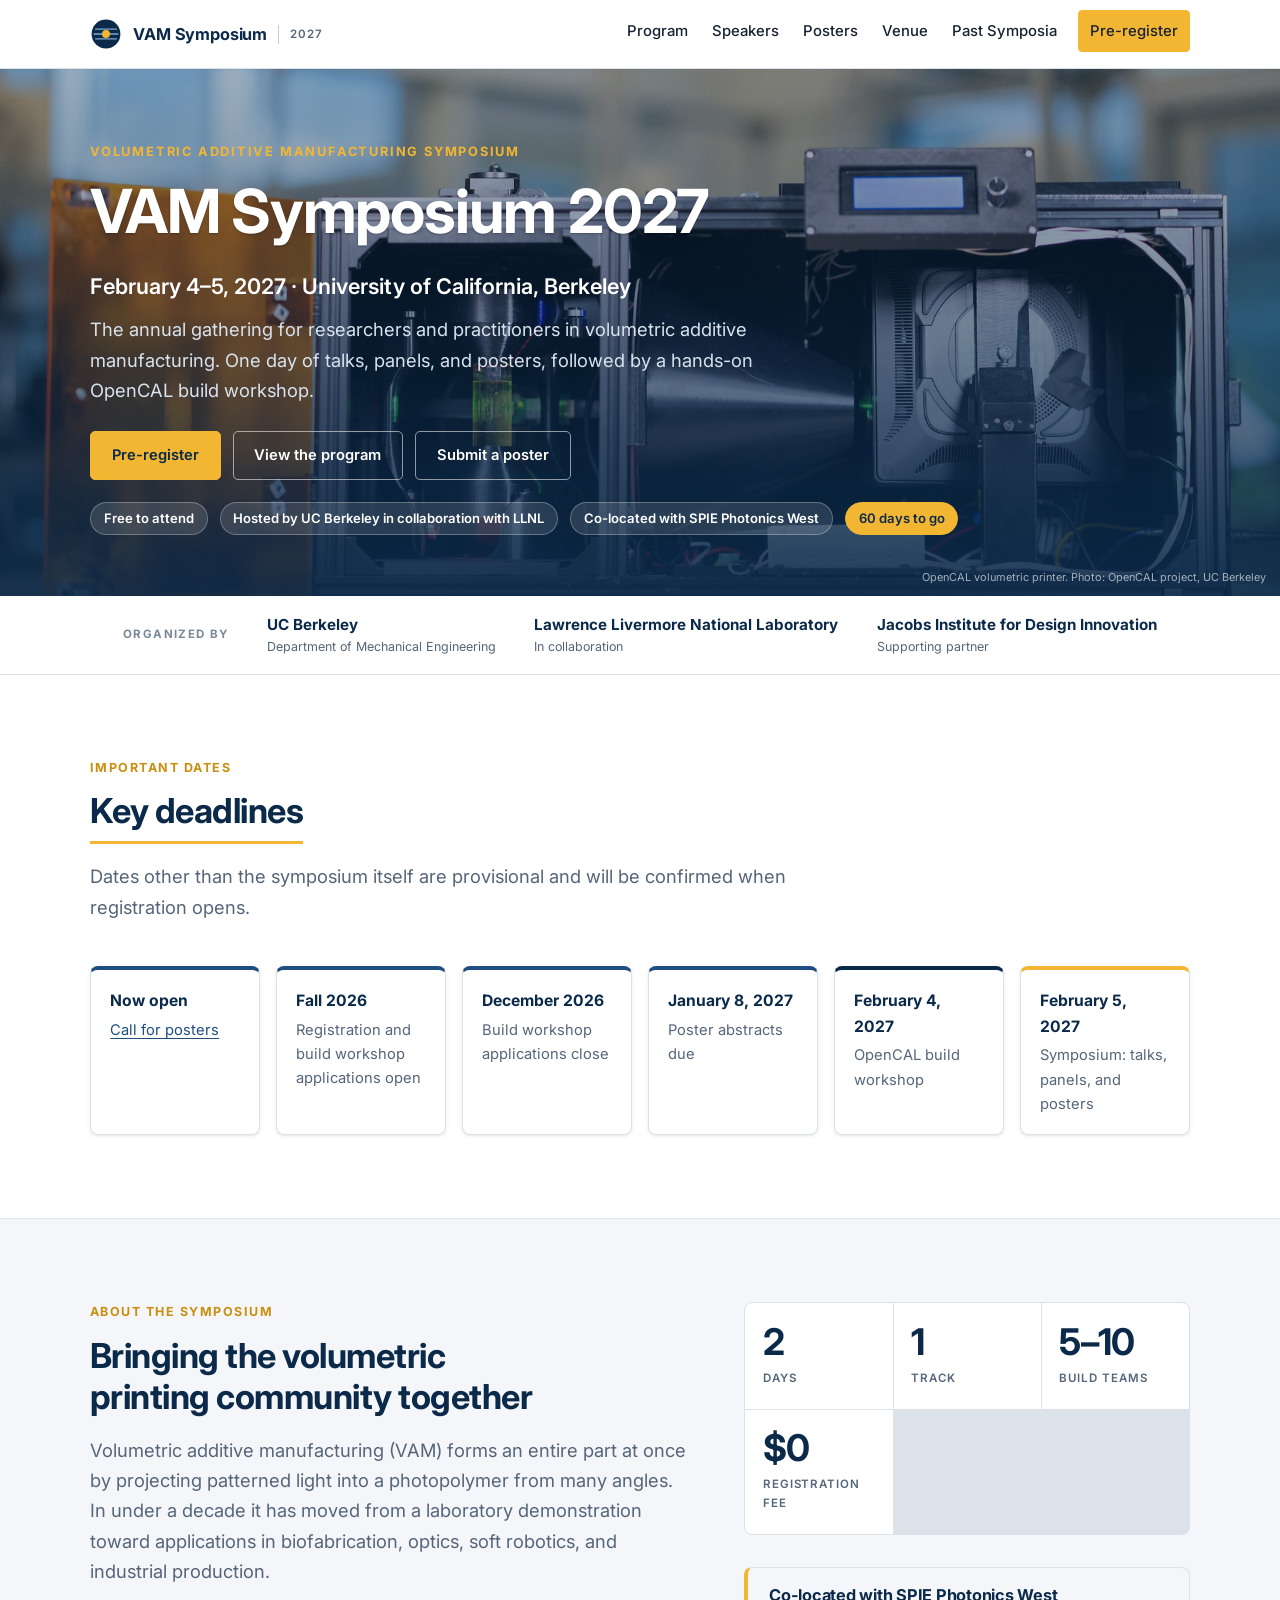
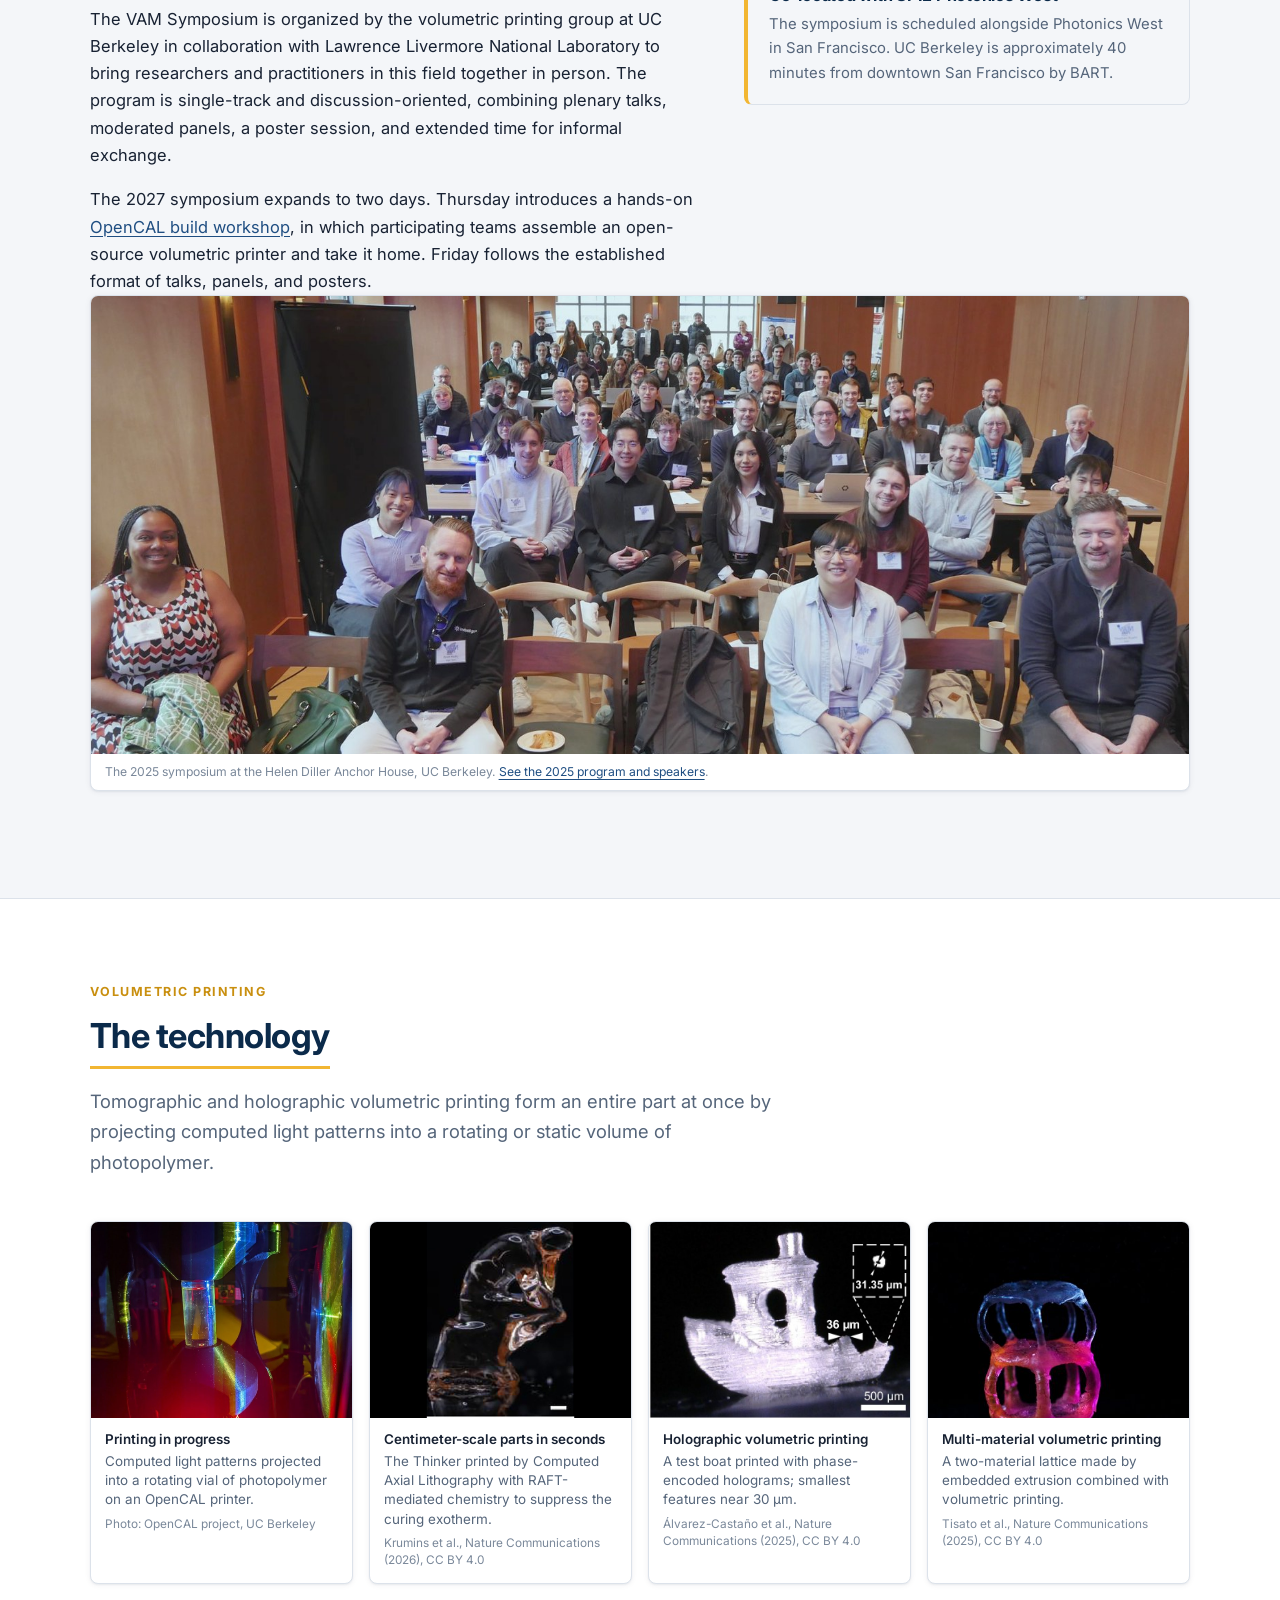
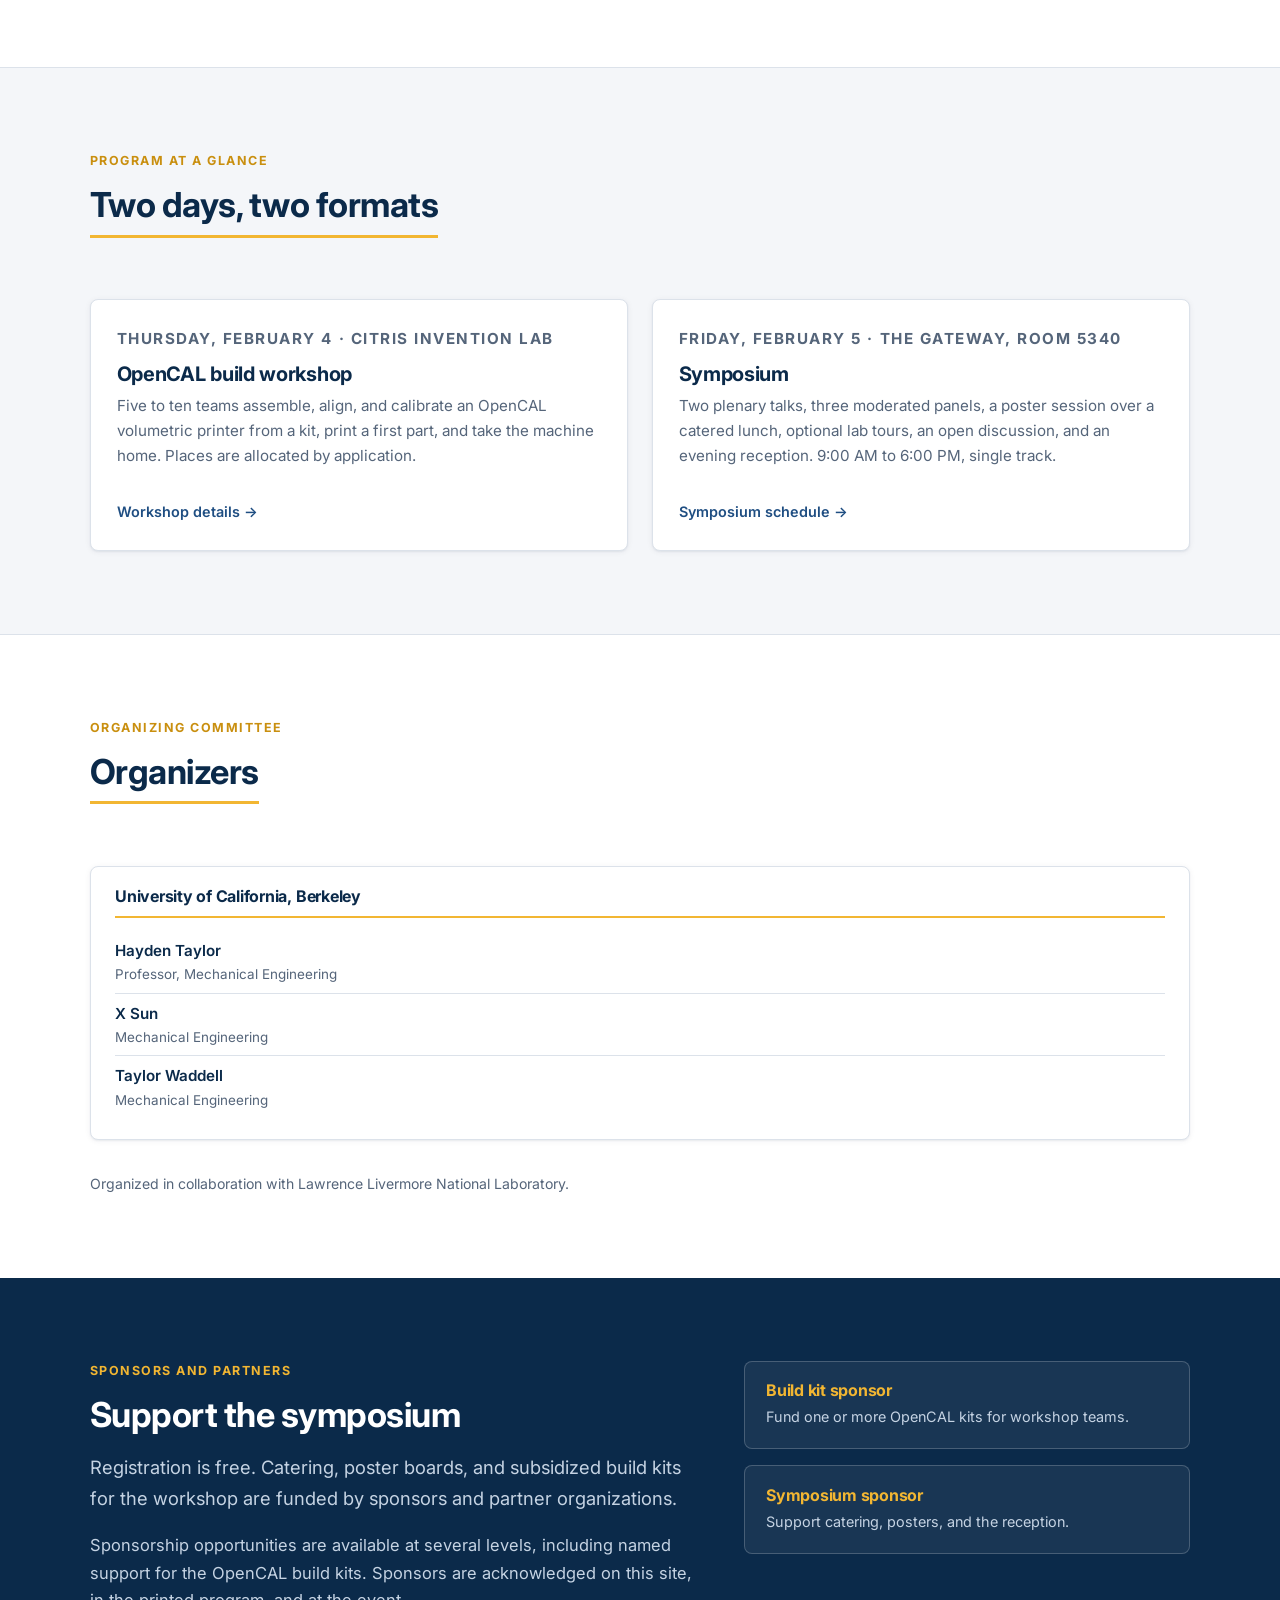
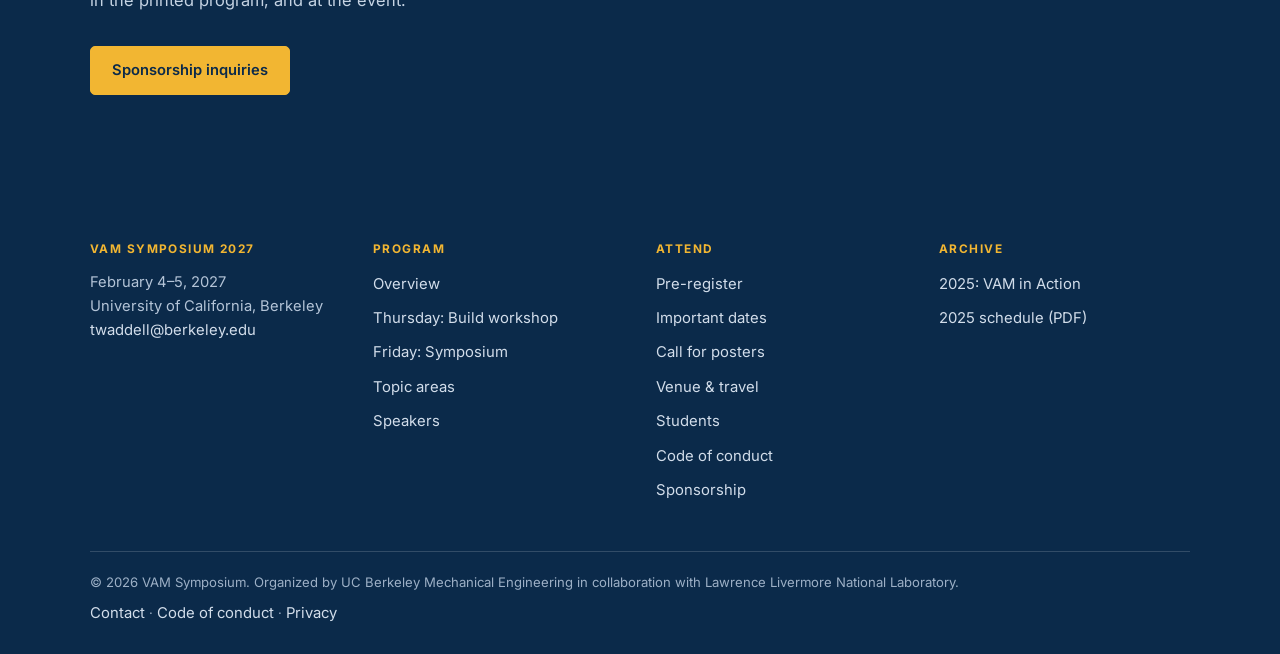
==== commit 5569f391: "One page per nav item: split Attend into register, posters, venue; add speakers page; remove duplica" ====
--- a/index.html
+++ b/index.html
@@ -31,11 +31,11 @@
     <button class="nav__toggle" type="button" aria-controls="nav-links" aria-expanded="false">Menu</button>
     <ul class="nav__links" id="nav-links">
       <li><a href="program.html">Program</a></li>
-      <li><a href="program.html#speakers">Speakers</a></li>
-      <li><a href="attend.html">Attend</a></li>
-      <li><a href="attend.html#venue">Venue</a></li>
+      <li><a href="speakers.html">Speakers</a></li>
+      <li><a href="posters.html">Posters</a></li>
+      <li><a href="venue.html">Venue</a></li>
       <li><a href="archive.html">Past Symposia</a></li>
-      <li><a class="btn btn--primary btn--sm" href="attend.html#register">Pre-register</a></li>
+      <li><a class="btn btn--primary btn--sm" href="register.html">Pre-register</a></li>
     </ul>
   </div>
 </header>
@@ -51,9 +51,9 @@
     <p class="hero__sub">February 4&ndash;5, 2027 &middot; University of California, Berkeley</p>
     <p class="hero__lede">The annual gathering for researchers and practitioners in volumetric additive manufacturing. One day of talks, panels, and posters, followed by a hands-on OpenCAL build workshop.</p>
     <div class="btn-row">
-      <a class="btn btn--primary" href="attend.html#register">Pre-register</a>
+      <a class="btn btn--primary" href="register.html">Pre-register</a>
       <a class="btn btn--ghost" href="program.html">View the program</a>
-      <a class="btn btn--ghost" href="attend.html#posters">Submit a poster</a>
+      <a class="btn btn--ghost" href="posters.html">Submit a poster</a>
     </div>
     <ul class="hero__meta">
       <li>Free to attend</li>
@@ -82,7 +82,7 @@
       <p class="lede">Dates other than the symposium itself are provisional and will be confirmed when registration opens.</p>
     </div>
     <div class="dates">
-      <div class="date date--cyan"><p class="date__when">Now open</p><p class="date__what"><a href="attend.html#posters">Call for posters</a></p></div>
+      <div class="date date--cyan"><p class="date__when">Now open</p><p class="date__what"><a href="posters.html">Call for posters</a></p></div>
       <div class="date date--dusty"><p class="date__when">Fall 2026</p><p class="date__what">Registration and build workshop applications open</p></div>
       <div class="date date--plum"><p class="date__when">December 2026</p><p class="date__what">Build workshop applications close</p></div>
       <div class="date date--dusty"><p class="date__when">January 8, 2027</p><p class="date__what">Poster abstracts due</p></div>
@@ -150,41 +150,6 @@
   </div>
 </section>
 
-<section class="section" id="themes">
-  <div class="wrap">
-    <div class="section-head reveal">
-      <p class="eyebrow">2027 themes</p>
-      <h2>Program themes</h2>
-      <p class="lede">The 2027 program examines what volumetric printing can adopt from neighboring disciplines, and what the community can do to make the technology more widely accessible. See the <a href="program.html#topics">eight topic areas</a> distilled from recent literature; <a href="attend.html#propose">suggestions are welcome</a>.</p>
-    </div>
-    <div class="grid grid--2">
-      <article class="card card--c1 reveal">
-        <p class="card__num">Theme 1</p>
-        <h3>Making advanced VAM widely accessible</h3>
-        <p>Closing the gap between leading laboratories and new entrants through open hardware, shared calibration methods, distributable resin formulations, and better documentation.</p>
-        <div class="tag-list"><span class="tag">Open hardware</span><span class="tag">Reproducibility</span><span class="tag">Standards</span></div>
-      </article>
-      <article class="card card--c2 reveal">
-        <p class="card__num">Theme 2</p>
-        <h3>Lessons from adjacent fields</h3>
-        <p>Holographic and phase-modulated light engines, differentiable ray-tracing and wave-optical projection computation, and source-mask optimization from lithography: techniques from photonics, display engineering, and computational imaging that transfer to volumetric printing.</p>
-        <div class="tag-list"><span class="tag">Photonics</span><span class="tag">3D displays</span><span class="tag">Lithography</span><span class="tag">Microscopy</span></div>
-      </article>
-      <article class="card card--c3 reveal">
-        <p class="card__num">Theme 3</p>
-        <h3>Machine learning in VAM</h3>
-        <p>Automatic exposure and in-situ monitoring, learned and physics-based dose optimization, closed-loop control, and data-driven resin and material discovery.</p>
-        <div class="tag-list"><span class="tag">Reconstruction</span><span class="tag">Process control</span><span class="tag">Materials discovery</span></div>
-      </article>
-      <article class="card card--c4 reveal">
-        <p class="card__num">Theme 4</p>
-        <h3>OpenCAL: community experience and future development</h3>
-        <p>Reports from groups that have built OpenCAL or comparable printers, and a discussion of development priorities informed by successful open-source hardware projects.</p>
-        <div class="tag-list"><span class="tag">OpenCAL</span><span class="tag">Roadmap</span><span class="tag">Open-source hardware</span></div>
-      </article>
-    </div>
-  </div>
-</section>
 
 <section class="section section--alt" id="glance">
   <div class="wrap">
@@ -194,71 +159,22 @@
     </div>
     <div class="grid grid--2">
       <a class="card card--link reveal" href="program.html#day1">
-        <img class="card__img" src="assets/img/photos/workshop-vial.jpg" alt="" width="1000" height="563" loading="lazy">
-        <p class="card__num">Day 1 &middot; Thursday, February 4</p>
+        <p class="card__num">Thursday, February 4 &middot; CITRIS Invention Lab</p>
         <h3>OpenCAL build workshop</h3>
         <p>Five to ten teams assemble, align, and calibrate an OpenCAL volumetric printer from a kit, print a first part, and take the machine home. Places are allocated by application.</p>
         <span class="card__more">Workshop details &rarr;</span>
       </a>
       <a class="card card--link reveal" href="program.html#day2">
-        <img class="card__img" src="assets/img/photos/gallery-emvp-lattice.jpg" alt="" width="900" height="506" loading="lazy">
-        <p class="card__num">Day 2 &middot; Friday, February 5</p>
+        <p class="card__num">Friday, February 5 &middot; The Gateway, Room 5340</p>
         <h3>Symposium</h3>
         <p>Two plenary talks, three moderated panels, a poster session over a catered lunch, optional lab tours, an open discussion, and an evening reception. 9:00 AM to 6:00 PM, single track.</p>
-        <span class="card__more">Day 2 schedule &rarr;</span>
+        <span class="card__more">Symposium schedule &rarr;</span>
       </a>
     </div>
   </div>
 </section>
 
-<section class="section" id="speakers">
-  <div class="wrap">
-    <div class="split">
-      <div>
-        <p class="eyebrow">Speakers</p>
-        <h2>Plenary speakers and panelists</h2>
-        <p class="lede">The 2027 agenda and speaker lineup are still being worked out and will be announced soon. Invitations are being extended to researchers in volumetric printing and to experts in open-source hardware, photonics, display engineering, and lithography.</p>
-        <div class="btn-row mt-2">
-          <a class="btn btn--ghost" href="archive.html#speakers-2025">2025 speakers</a>
-          <a class="btn btn--ghost" href="attend.html#propose">Suggest a speaker</a>
-        </div>
-      </div>
-      <div class="card card--muted">
-        <h3>2025 plenary speakers</h3>
-        <p><b>D&aacute;vid Lakatos</b>, Chief Product Officer, Formlabs<br><b>Bastian Rapp</b>, Professor, University of Freiburg</p>
-        <p class="small mt-1">Panelists in 2025 came from Align, Stanford, Gantri, LLNL, XOLO3D, Cornell, Caltech, Vitro3D, and UMC Utrecht.</p>
-      </div>
-    </div>
-  </div>
-</section>
-
-<section class="section section--alt" id="venue">
-  <div class="wrap">
-    <div class="split">
-      <div>
-        <p class="eyebrow">Venue</p>
-        <h2>University of California, Berkeley</h2>
-        <p class="lede">The Thursday build workshop takes place in the CITRIS Invention Lab in Sutardja Dai Hall. The Friday symposium is held a short walk away in Room 5340 of The Gateway, UC Berkeley&rsquo;s new building for computing and data science on the north side of campus.</p>
-        <ul>
-          <li><b>By BART:</b> Downtown Berkeley station is a short walk from campus, about 40 minutes from downtown San Francisco with no transfer.</li>
-          <li><b>By air:</b> Oakland (OAK) is closest; San Francisco (SFO) connects directly to BART.</li>
-          <li><b>Hotels:</b> several within walking distance of campus; book early.</li>
-        </ul>
-        <div class="btn-row mt-2"><a class="btn btn--ghost" href="attend.html#venue">Venue and travel details</a></div>
-      </div>
-      <div>
-        <figure class="photo-card">
-          <img src="assets/img/photos/venue-berkeley.jpg" alt="Sather Tower and the UC Berkeley campus" width="1800" height="900" loading="lazy">
-          <figcaption>UC Berkeley campus. Photo: Firstcultural, CC0, via Wikimedia Commons</figcaption>
-        </figure>
-        <div class="callout mt-1">
-          <h3>Virtual attendance</h3>
-          <p>The Friday symposium is held primarily in person; a video link is provided to registered participants who indicate virtual attendance. The Thursday build workshop is in-person only.</p>
-        </div>
-      </div>
-    </div>
-  </div>
-</section>
+
 
 <section class="section" id="committee">
   <div class="wrap">
@@ -289,7 +205,7 @@
         <p class="lede">Registration is free. Catering, poster boards, and subsidized build kits for the workshop are funded by sponsors and partner organizations.</p>
         <p>Sponsorship opportunities are available at several levels, including named support for the OpenCAL build kits. Sponsors are acknowledged on this site, in the printed program, and at the event.</p>
         <div class="btn-row mt-2">
-          <a class="btn btn--primary" href="attend.html#sponsor">Sponsorship inquiries</a>
+          <a class="btn btn--primary" href="#sponsors">Sponsorship inquiries</a>
         </div>
       </div>
       <div class="sponsor-tiers">
@@ -300,16 +216,6 @@
   </div>
 </section>
 
-<section class="section section--alt center">
-  <div class="wrap wrap--narrow">
-    <h2>Stay informed</h2>
-    <p class="lede">Pre-register to receive the registration link, the build workshop application, and the final program when they are released. The <a href="attend.html#posters">call for posters</a> is already open.</p>
-    <div class="btn-row mt-2">
-      <a class="btn btn--primary" href="attend.html#register">Pre-register</a>
-      <a class="btn btn--ghost" href="attend.html#practical">Practical information</a>
-    </div>
-  </div>
-</section>
 
 </main>
 
@@ -323,23 +229,23 @@
       <div>
         <h4>Program</h4>
         <ul>
-          <li><a href="program.html#glance">At a glance</a></li>
-          <li><a href="program.html#day1">Day 1: Build workshop</a></li>
-          <li><a href="program.html#day2">Day 2: Symposium</a></li>
-          <li><a href="program.html#speakers">Speakers</a></li>
+          <li><a href="program.html#glance">Overview</a></li>
+          <li><a href="program.html#day1">Thursday: Build workshop</a></li>
+          <li><a href="program.html#day2">Friday: Symposium</a></li>
+          <li><a href="program.html#topics">Topic areas</a></li>
+          <li><a href="speakers.html">Speakers</a></li>
         </ul>
       </div>
       <div>
         <h4>Attend</h4>
         <ul>
-          <li><a href="attend.html#register">Pre-register</a></li>
-          <li><a href="attend.html#dates">Important dates</a></li>
-          <li><a href="attend.html#posters">Call for posters</a></li>
-          <li><a href="attend.html#workshop">Build workshop application</a></li>
-          <li><a href="attend.html#venue">Venue &amp; travel</a></li>
-          <li><a href="attend.html#students">Students</a></li>
-          <li><a href="attend.html#sponsor">Sponsorship</a></li>
-          <li><a href="attend.html#conduct">Code of conduct</a></li>
+          <li><a href="register.html">Pre-register</a></li>
+          <li><a href="index.html#dates">Important dates</a></li>
+          <li><a href="posters.html">Call for posters</a></li>
+          <li><a href="venue.html">Venue &amp; travel</a></li>
+          <li><a href="register.html#students">Students</a></li>
+          <li><a href="register.html#conduct">Code of conduct</a></li>
+          <li><a href="index.html#sponsors">Sponsorship</a></li>
         </ul>
       </div>
       <div>
@@ -352,7 +258,7 @@
     </div>
     <div class="footer-bottom">
       <span>&copy; 2026 VAM Symposium. Organized by UC Berkeley Mechanical Engineering in collaboration with Lawrence Livermore National Laboratory.</span>
-      <span><a href="mailto:twaddell@berkeley.edu">Contact</a> &middot; <a href="attend.html#conduct">Code of conduct</a> &middot; <a href="https://security.berkeley.edu/policy/privacy-statement-uc-berkeley-websites" rel="noopener">Privacy</a></span>
+      <span><a href="mailto:twaddell@berkeley.edu">Contact</a> &middot; <a href="register.html#conduct">Code of conduct</a> &middot; <a href="https://security.berkeley.edu/policy/privacy-statement-uc-berkeley-websites" rel="noopener">Privacy</a></span>
     </div>
   </div>
 </footer>
--- a/assets/css/site.css
+++ b/assets/css/site.css
@@ -167,7 +167,7 @@
 
 /* ------------------------------------------------------ important dates -- */
 
-.dates { display: grid; grid-template-columns: repeat(auto-fit, minmax(200px, 1fr)); gap: 1rem; }
+.dates { display: grid; grid-template-columns: repeat(auto-fit, minmax(160px, 1fr)); gap: 1rem; }
 .date { background: var(--surface); border: 1px solid var(--line); border-top: 4px solid var(--navy); border-radius: var(--radius); padding: 1.1rem 1.2rem; box-shadow: var(--shadow-sm); }
 .date--coral { border-top-color: var(--gold); }
 .date--cyan, .date--dusty, .date--plum { border-top-color: var(--navy-3); }
@@ -356,6 +356,8 @@
 .pagehead .eyebrow { color: var(--gold); }
 .pagehead h1 { color: #fff; margin-bottom: .3em; }
 .pagehead .lede { color: #C5D3E3; }
+.pagehead a { color: var(--gold); }
+.pagehead a:hover { color: #fff; }
 
 .table-scroll { overflow-x: auto; -webkit-overflow-scrolling: touch; }
 .split { display: grid; grid-template-columns: minmax(0,1.15fr) minmax(0,.85fr); gap: clamp(1.5rem, 4vw, 3.25rem); align-items: start; }
@@ -389,3 +391,14 @@
 .photo-wide img { width: 100%; aspect-ratio: 2.4 / 1; object-fit: cover; }
 .photo-card img { width: 100%; aspect-ratio: 4 / 3; object-fit: cover; }
 .photo-wide figcaption, .photo-card figcaption { padding: .5rem .85rem; font-size: .76rem; color: var(--faint); }
+
+/* ------------------------------------------------ embedded Google Forms --- */
+.gform { max-width: 760px; margin: clamp(2rem, 4vw, 3rem) auto 0; background: var(--surface); border: 1px solid var(--line); border-radius: var(--radius); box-shadow: var(--shadow-sm); overflow: hidden; scroll-margin-top: 84px; }
+.gform__frame { display: block; width: 100%; border: 0; background: #fff; }
+.gform--prereg .gform__frame { height: 1640px; }
+.gform--poster .gform__frame { height: 2780px; }
+@media (max-width: 560px) {
+  .gform--prereg .gform__frame { height: 1820px; }
+  .gform--poster .gform__frame { height: 3120px; }
+}
+.gform__alt { margin: 0; padding: .7rem 1rem; border-top: 1px solid var(--line); background: var(--bg-alt); text-align: center; }
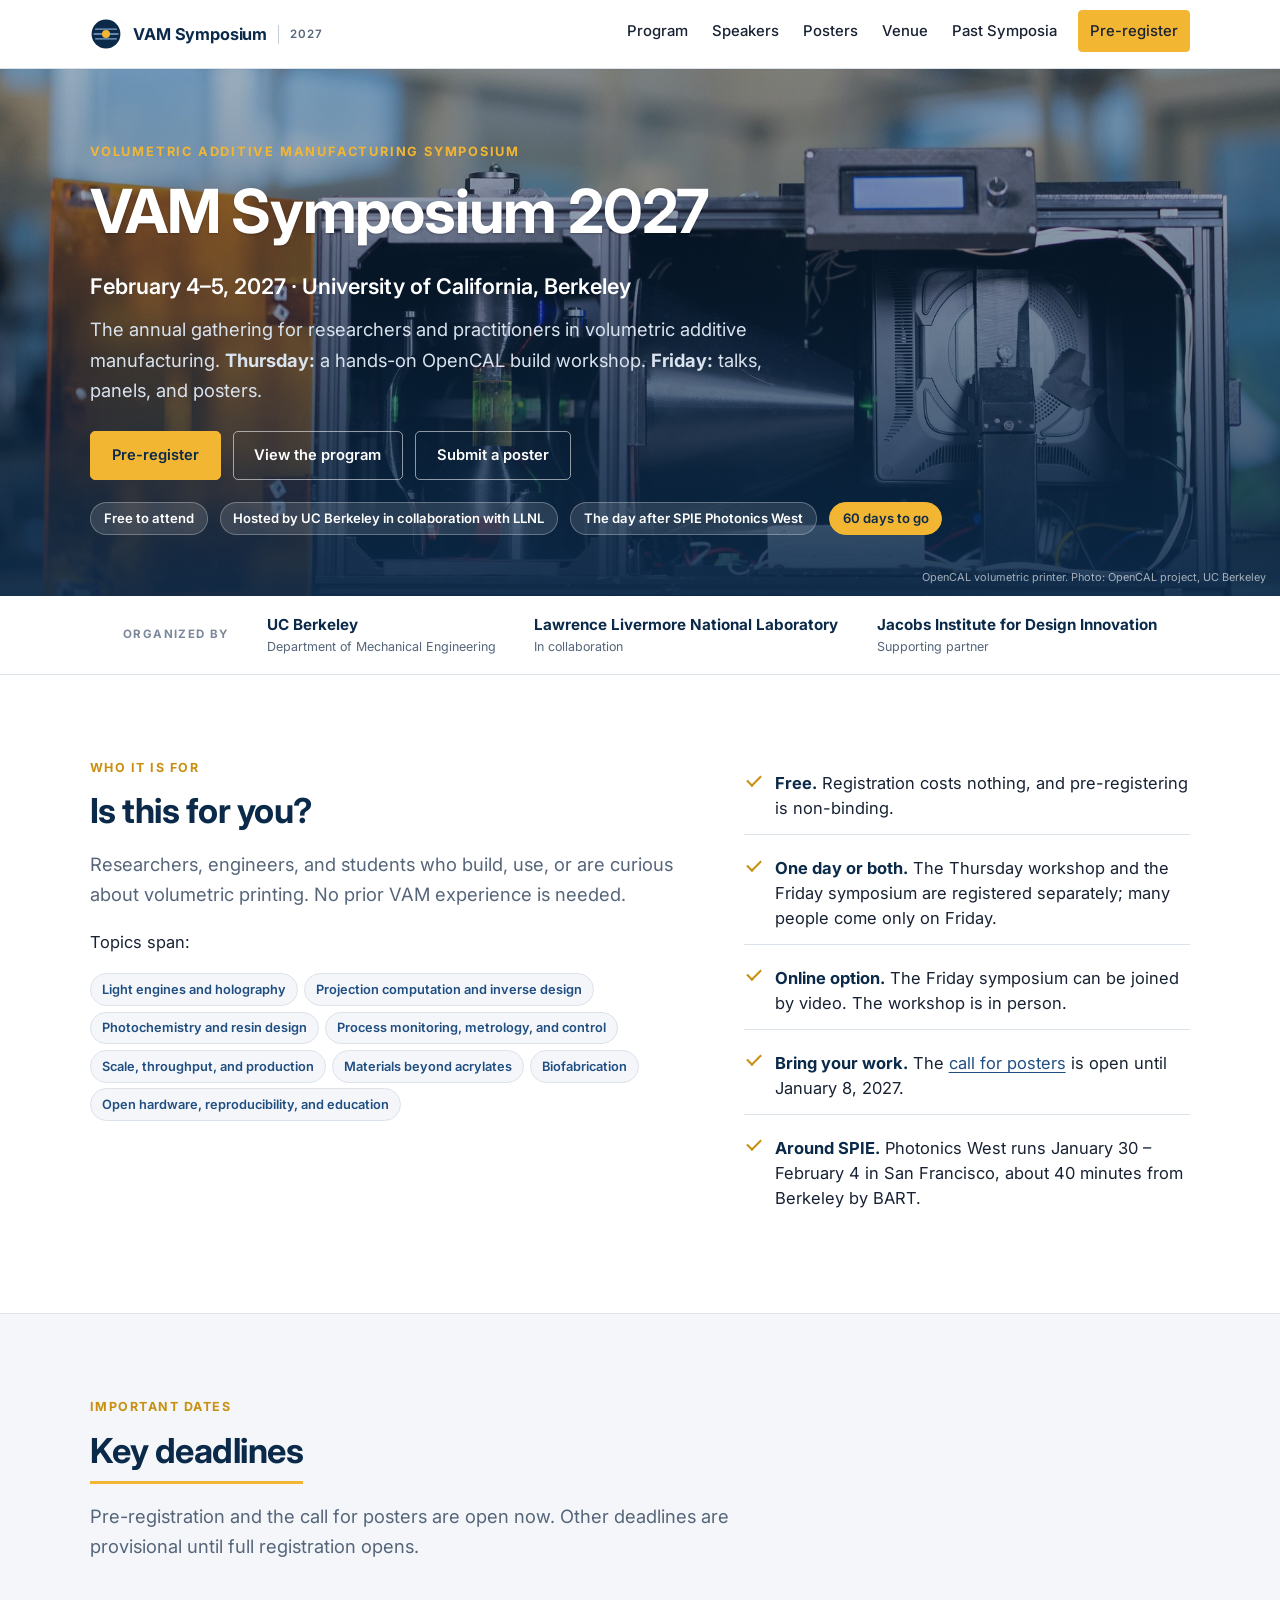
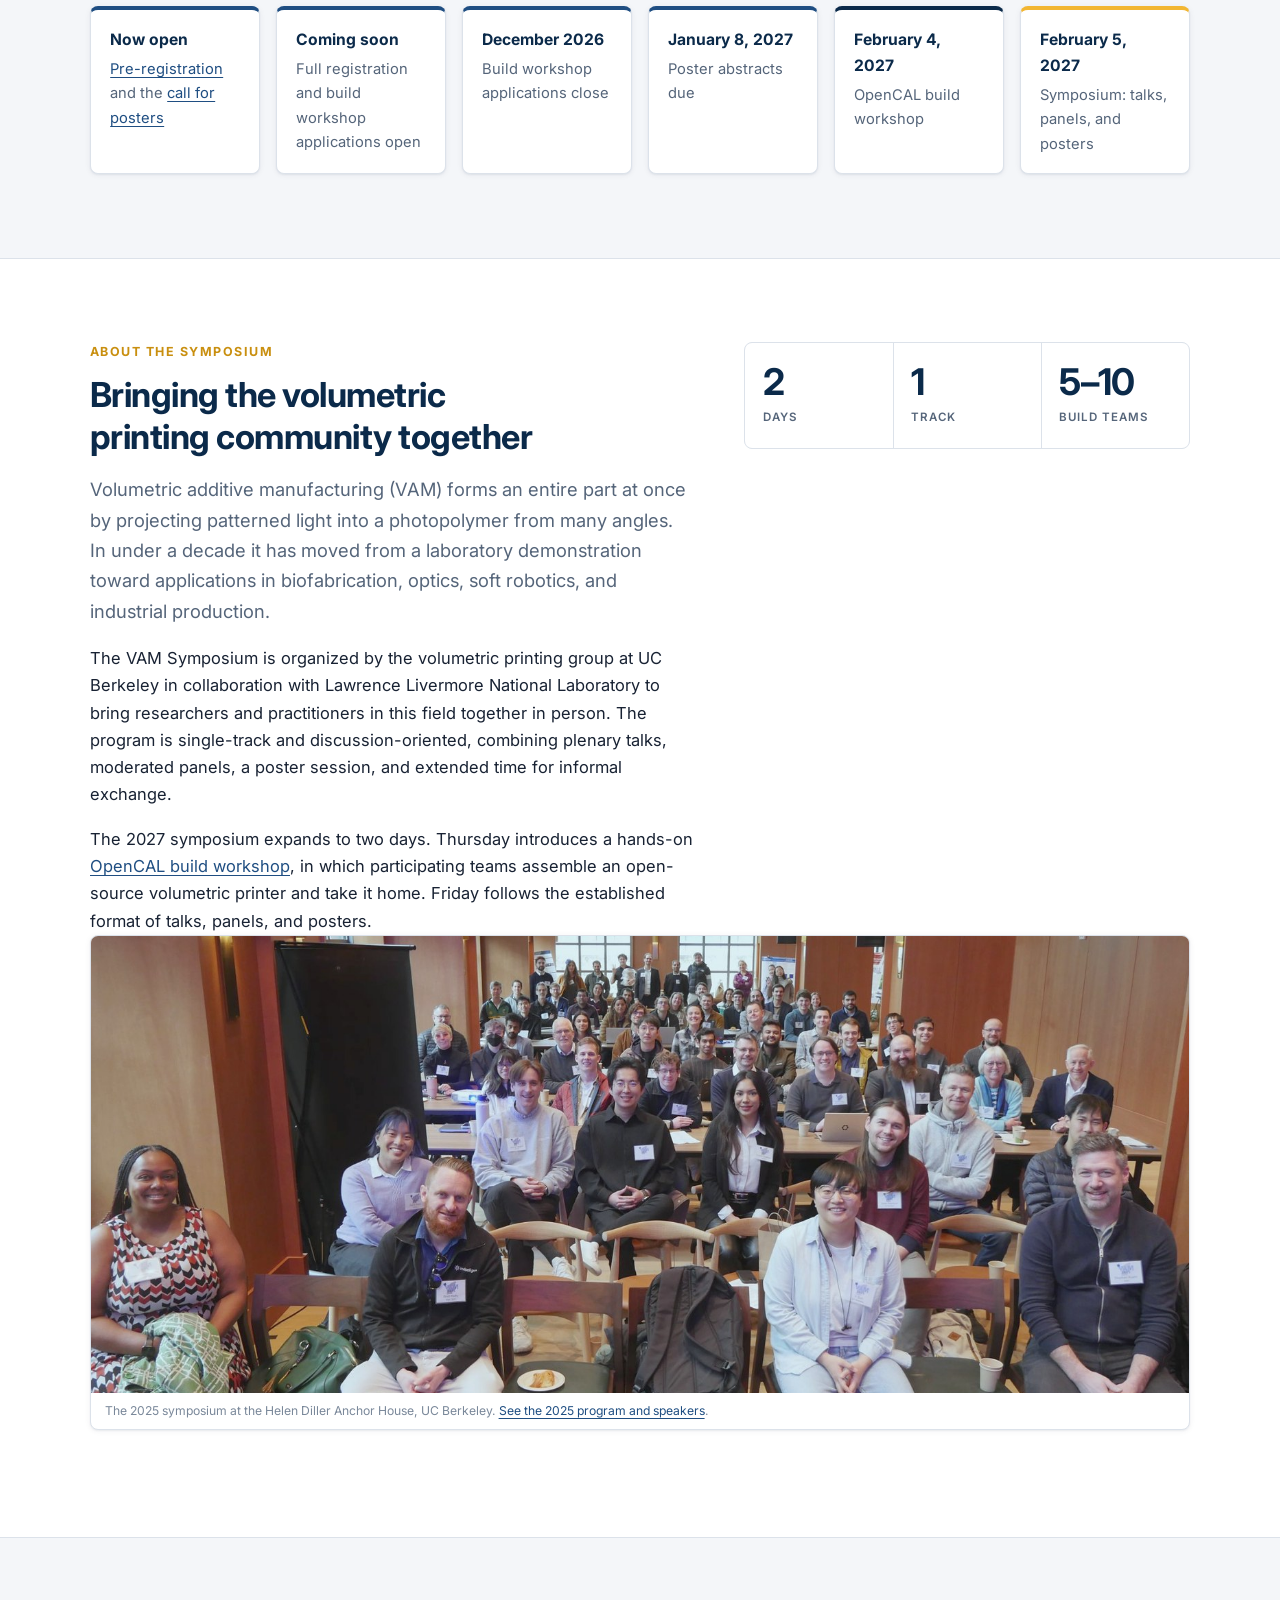
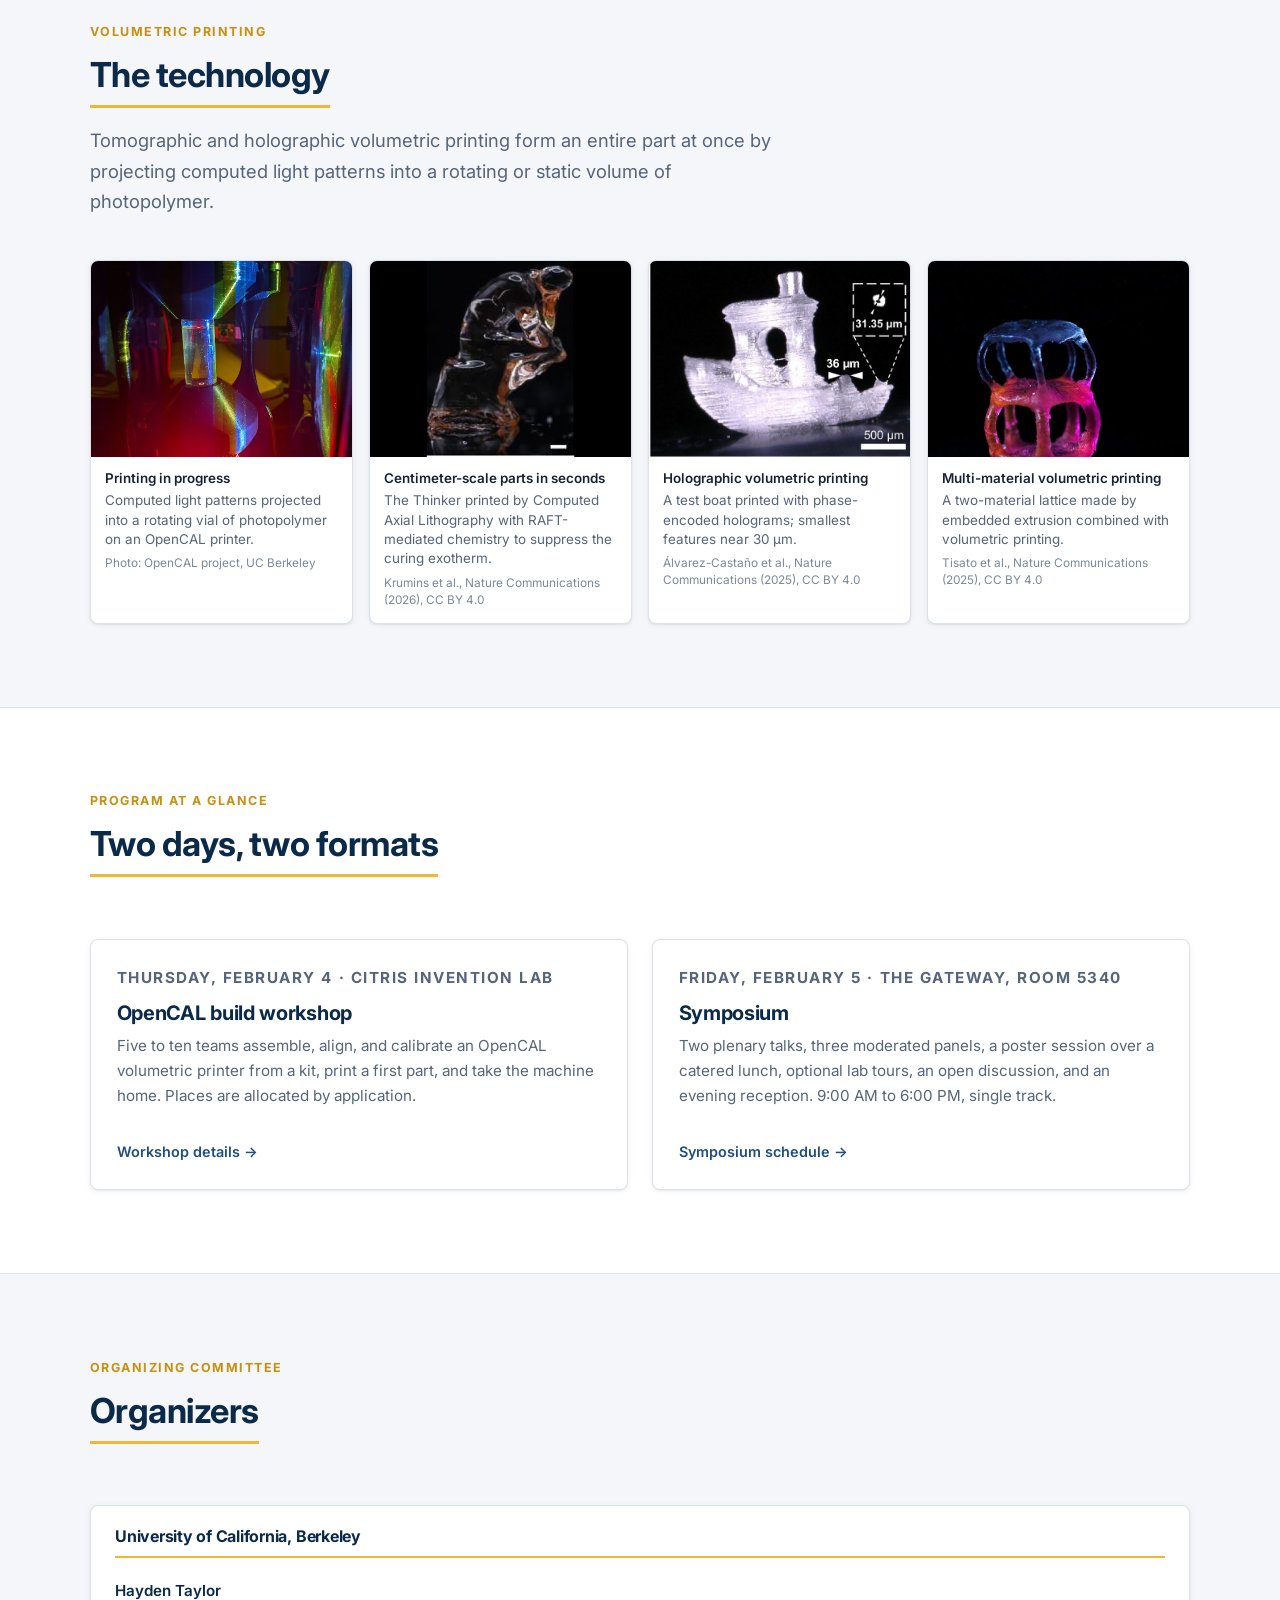
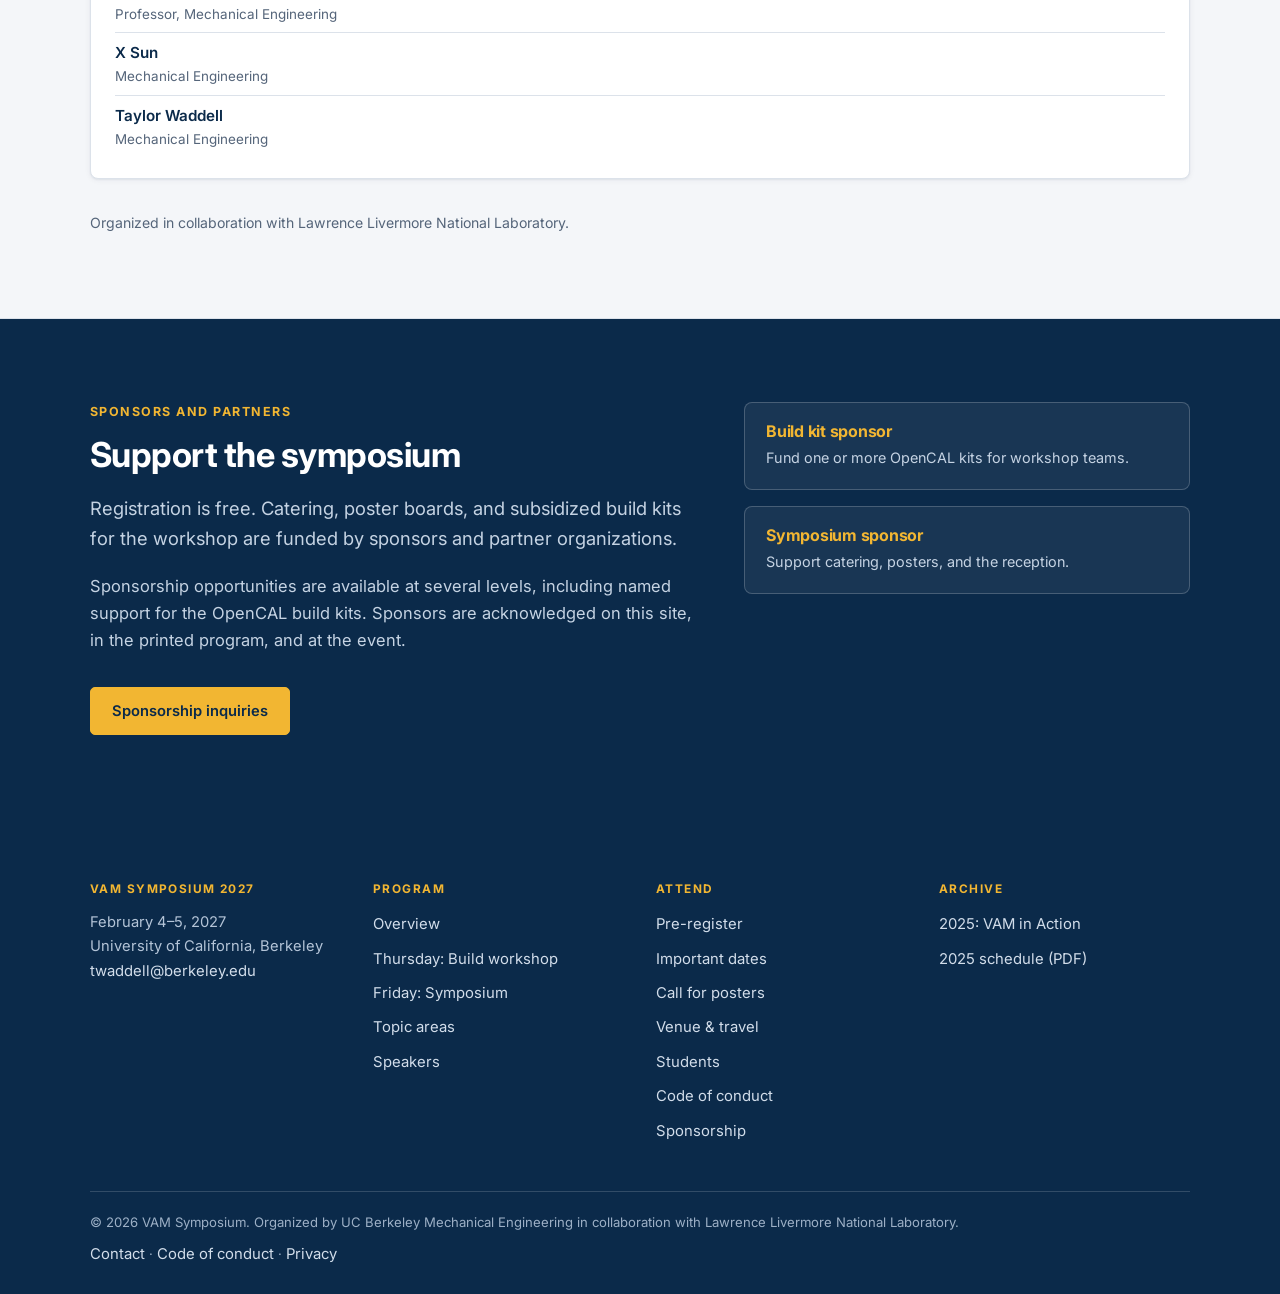
==== commit 85ae215a: "Visitor walkthrough fixes: correct day order in hero, 'Is this for you?' strip, topics first on Prog" ====
--- a/index.html
+++ b/index.html
@@ -49,7 +49,7 @@
     <p class="hero__kicker">Volumetric Additive Manufacturing Symposium</p>
     <h1 class="hero__title">VAM Symposium 2027</h1>
     <p class="hero__sub">February 4&ndash;5, 2027 &middot; University of California, Berkeley</p>
-    <p class="hero__lede">The annual gathering for researchers and practitioners in volumetric additive manufacturing. One day of talks, panels, and posters, followed by a hands-on OpenCAL build workshop.</p>
+    <p class="hero__lede">The annual gathering for researchers and practitioners in volumetric additive manufacturing. <b>Thursday:</b> a hands-on OpenCAL build workshop. <b>Friday:</b> talks, panels, and posters.</p>
     <div class="btn-row">
       <a class="btn btn--primary" href="register.html">Pre-register</a>
       <a class="btn btn--ghost" href="program.html">View the program</a>
@@ -57,8 +57,8 @@
     </div>
     <ul class="hero__meta">
       <li>Free to attend</li>
-      <li>Hosted by UC Berkeley in collaboration with LLNL</li>
-      <li>Co-located with SPIE Photonics West</li>
+      <li class="hide-sm">Hosted by UC Berkeley in collaboration with LLNL</li>
+      <li>The day after SPIE Photonics West</li>
       <li class="is-live" id="countdown" data-target="2027-02-04T09:00:00-08:00"></li>
     </ul>
   </div>
@@ -74,16 +74,46 @@
   </div>
 </div>
 
-<section class="section" id="dates">
+<section class="section" id="fit">
+  <div class="wrap">
+    <div class="split">
+      <div>
+        <p class="eyebrow">Who it is for</p>
+        <h2>Is this for you?</h2>
+        <p class="lede">Researchers, engineers, and students who build, use, or are curious about volumetric printing. No prior VAM experience is needed.</p>
+        <p>Topics span:</p>
+        <div class="tag-list">
+          <a class="tag tag--link" href="program.html#topics">Light engines and holography</a>
+          <a class="tag tag--link" href="program.html#topics">Projection computation and inverse design</a>
+          <a class="tag tag--link" href="program.html#topics">Photochemistry and resin design</a>
+          <a class="tag tag--link" href="program.html#topics">Process monitoring, metrology, and control</a>
+          <a class="tag tag--link" href="program.html#topics">Scale, throughput, and production</a>
+          <a class="tag tag--link" href="program.html#topics">Materials beyond acrylates</a>
+          <a class="tag tag--link" href="program.html#topics">Biofabrication</a>
+          <a class="tag tag--link" href="program.html#topics">Open hardware, reproducibility, and education</a>
+        </div>
+      </div>
+      <ul class="fit">
+        <li><b>Free.</b> Registration costs nothing, and pre-registering is non-binding.</li>
+        <li><b>One day or both.</b> The Thursday workshop and the Friday symposium are registered separately; many people come only on Friday.</li>
+        <li><b>Online option.</b> The Friday symposium can be joined by video. The workshop is in person.</li>
+        <li><b>Bring your work.</b> The <a href="posters.html">call for posters</a> is open until January 8, 2027.</li>
+        <li><b>Around SPIE.</b> Photonics West runs January 30 &ndash; February 4 in San Francisco, about 40 minutes from Berkeley by BART.</li>
+      </ul>
+    </div>
+  </div>
+</section>
+
+<section class="section section--alt" id="dates">
   <div class="wrap">
     <div class="section-head">
       <p class="eyebrow">Important dates</p>
       <h2>Key deadlines</h2>
-      <p class="lede">Dates other than the symposium itself are provisional and will be confirmed when registration opens.</p>
+      <p class="lede">Pre-registration and the call for posters are open now. Other deadlines are provisional until full registration opens.</p>
     </div>
     <div class="dates">
-      <div class="date date--cyan"><p class="date__when">Now open</p><p class="date__what"><a href="posters.html">Call for posters</a></p></div>
-      <div class="date date--dusty"><p class="date__when">Fall 2026</p><p class="date__what">Registration and build workshop applications open</p></div>
+      <div class="date date--cyan"><p class="date__when">Now open</p><p class="date__what"><a href="register.html">Pre-registration</a> and the <a href="posters.html">call for posters</a></p></div>
+      <div class="date date--dusty"><p class="date__when">Coming soon</p><p class="date__what">Full registration and build workshop applications open</p></div>
       <div class="date date--plum"><p class="date__when">December 2026</p><p class="date__what">Build workshop applications close</p></div>
       <div class="date date--dusty"><p class="date__when">January 8, 2027</p><p class="date__what">Poster abstracts due</p></div>
       <div class="date"><p class="date__when">February 4, 2027</p><p class="date__what">OpenCAL build workshop</p></div>
@@ -92,7 +122,7 @@
   </div>
 </section>
 
-<section class="section section--alt" id="about">
+<section class="section" id="about">
   <div class="wrap">
     <div class="split">
       <div>
@@ -107,11 +137,6 @@
           <div class="stat"><div class="stat__num">2</div><div class="stat__label">Days</div></div>
           <div class="stat"><div class="stat__num">1</div><div class="stat__label">Track</div></div>
           <div class="stat"><div class="stat__num">5&ndash;10</div><div class="stat__label">Build teams</div></div>
-          <div class="stat"><div class="stat__num">$0</div><div class="stat__label">Registration fee</div></div>
-        </div>
-        <div class="callout mt-2">
-          <h3>Co-located with SPIE Photonics West</h3>
-          <p>The symposium is scheduled alongside Photonics West in San Francisco. UC Berkeley is approximately 40 minutes from downtown San Francisco by BART.</p>
         </div>
       </aside>
     </div>
@@ -122,7 +147,7 @@
   </div>
 </section>
 
-<section class="section" id="gallery">
+<section class="section section--alt" id="gallery">
   <div class="wrap">
     <div class="section-head">
       <p class="eyebrow">Volumetric printing</p>
@@ -151,7 +176,7 @@
 </section>
 
 
-<section class="section section--alt" id="glance">
+<section class="section" id="glance">
   <div class="wrap">
     <div class="section-head reveal">
       <p class="eyebrow">Program at a glance</p>
@@ -176,7 +201,7 @@
 
 
 
-<section class="section" id="committee">
+<section class="section section--alt" id="committee">
   <div class="wrap">
     <div class="section-head reveal">
       <p class="eyebrow">Organizing committee</p>
--- a/assets/css/site.css
+++ b/assets/css/site.css
@@ -176,7 +176,7 @@
 
 /* --------------------------------------------------------------- stats -- */
 
-.stats { display: grid; grid-template-columns: repeat(auto-fit, minmax(130px, 1fr)); gap: 1px; background: var(--line); border: 1px solid var(--line); border-radius: var(--radius); overflow: hidden; }
+.stats { display: grid; grid-template-columns: repeat(auto-fit, minmax(96px, 1fr)); gap: 1px; background: var(--line); border: 1px solid var(--line); border-radius: var(--radius); overflow: hidden; }
 .stat { background: var(--surface); padding: 1.3rem 1.1rem; }
 .stat__num { font-size: clamp(1.7rem, 3.4vw, 2.3rem); font-weight: 700; line-height: 1; color: var(--navy); letter-spacing: -.02em; }
 .stat__label { font-size: .72rem; letter-spacing: .08em; text-transform: uppercase; color: var(--muted); margin-top: .5rem; font-weight: 600; }
@@ -402,3 +402,13 @@
   .gform--poster .gform__frame { height: 3120px; }
 }
 .gform__alt { margin: 0; padding: .7rem 1rem; border-top: 1px solid var(--line); background: var(--bg-alt); text-align: center; }
+
+/* ------------------------------------------------ "Is this for you?" strip --- */
+.fit { list-style: none; margin: 0; padding: 0; display: grid; gap: .1rem; }
+.fit li { padding: .85rem 0 .85rem 1.9rem; position: relative; border-bottom: 1px solid var(--line); line-height: 1.5; }
+.fit li:last-child { border-bottom: 0; }
+.fit li::before { content: ""; position: absolute; left: .2rem; top: 1.05rem; width: .9rem; height: .5rem; border-left: 2.5px solid var(--gold-2); border-bottom: 2.5px solid var(--gold-2); transform: rotate(-45deg); }
+.fit b { color: var(--navy); }
+.tag--link { text-decoration: none; color: var(--navy-3); font-size: .8rem; padding: .3rem .7rem; }
+.tag--link:hover { background: #fff; border-color: var(--gold); color: var(--navy); }
+@media (max-width: 560px) { .hide-sm { display: none; } }
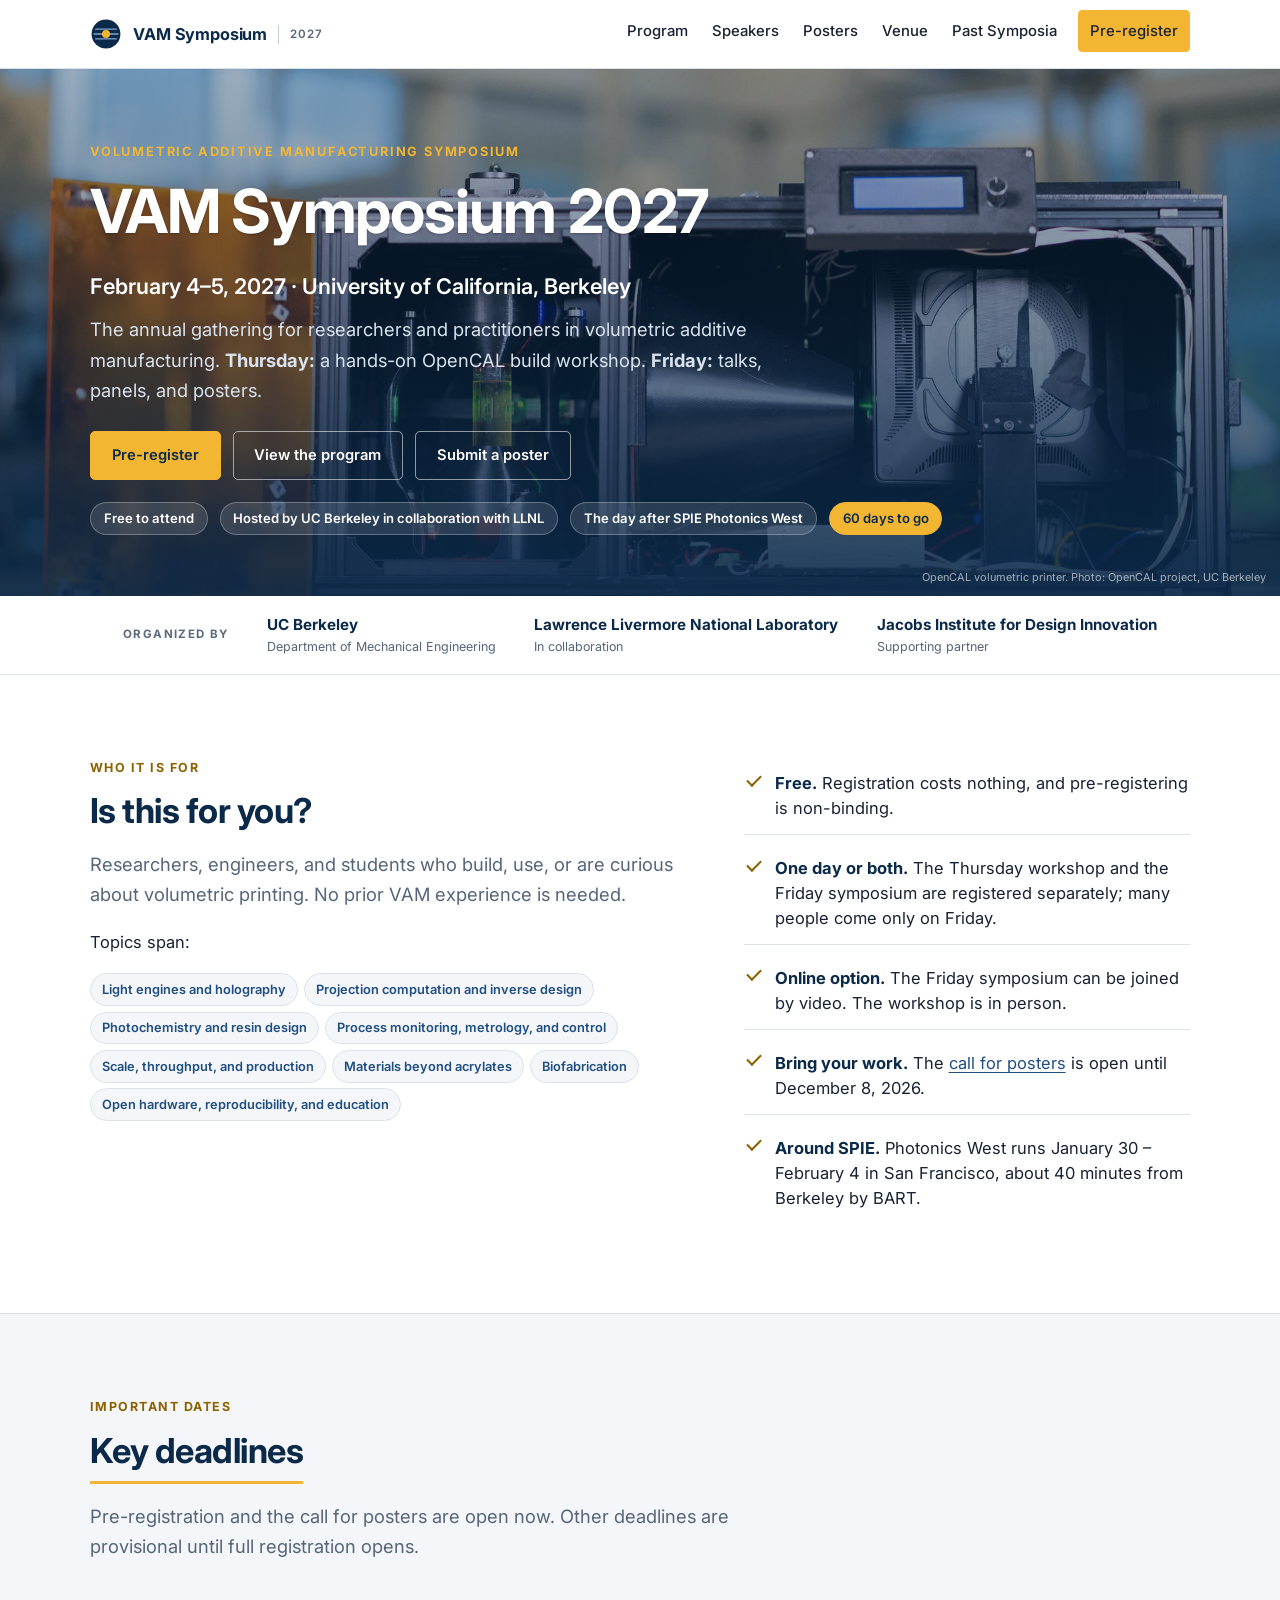
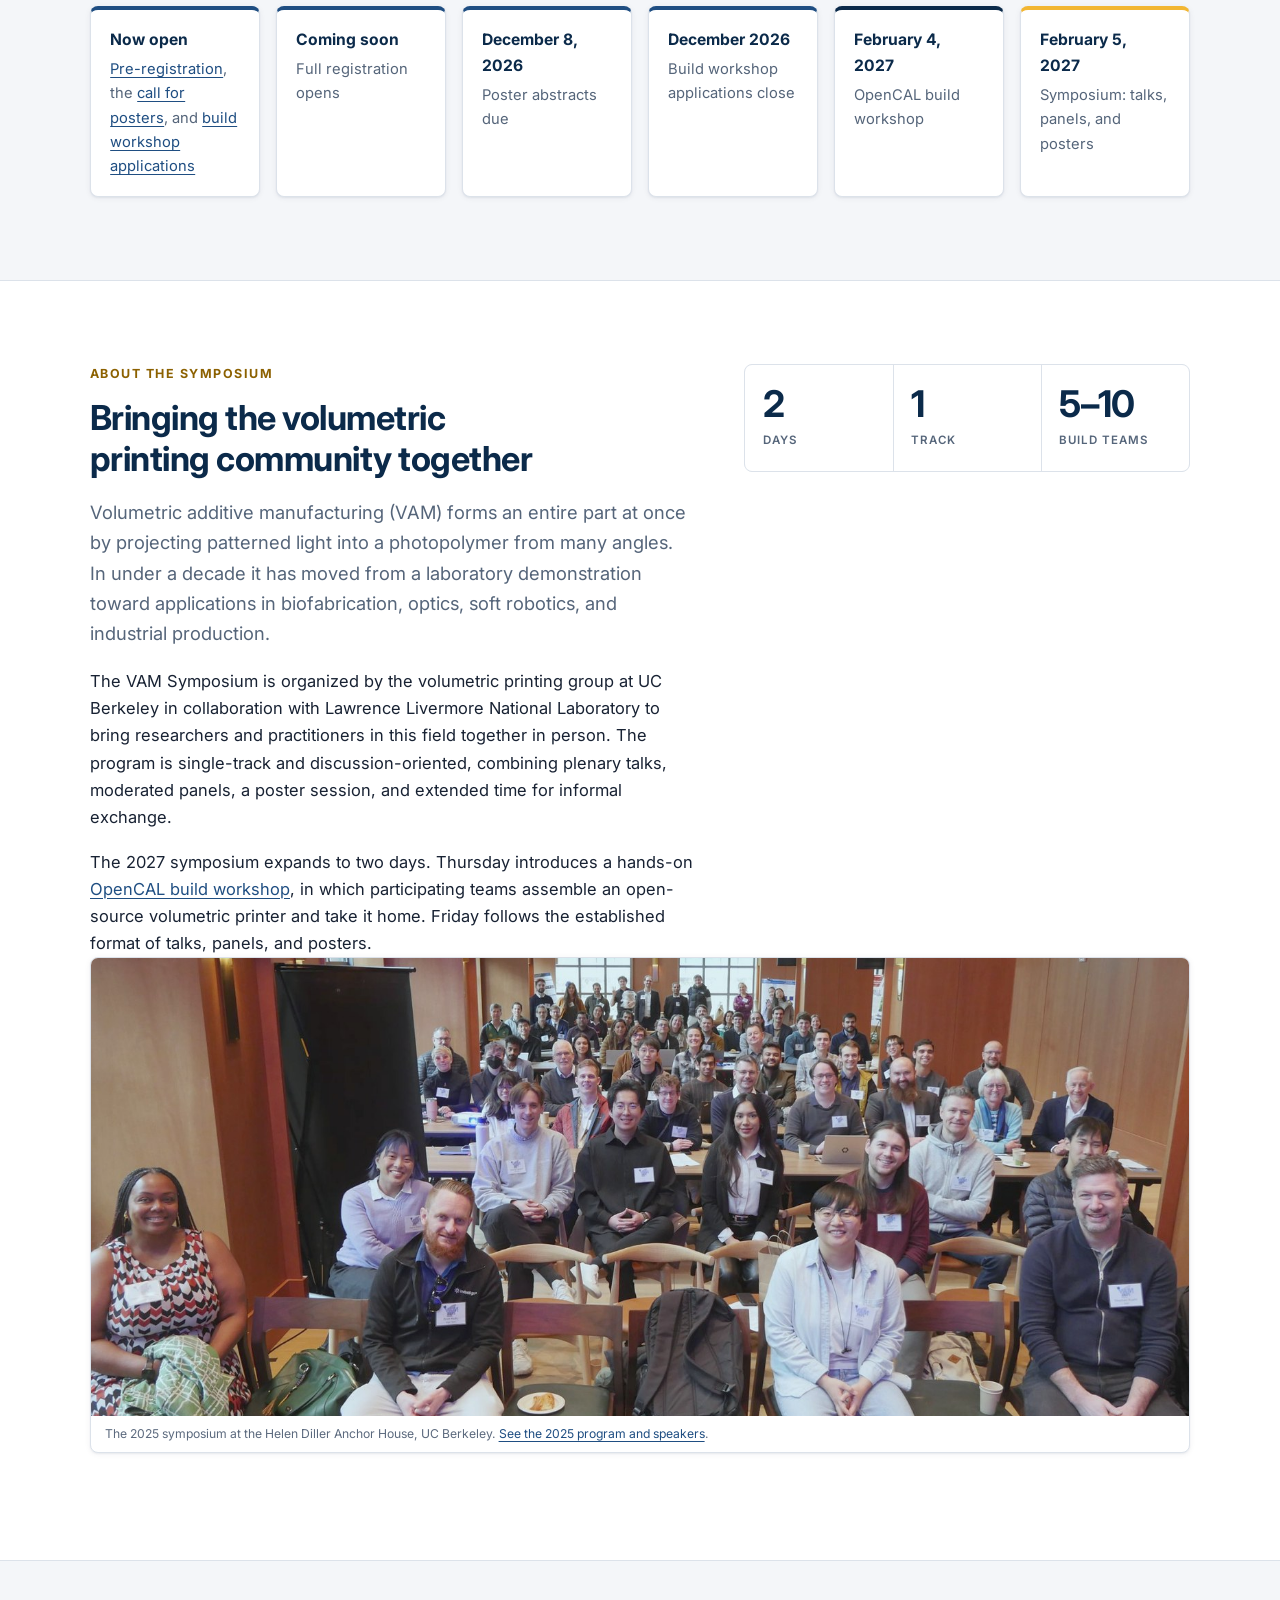
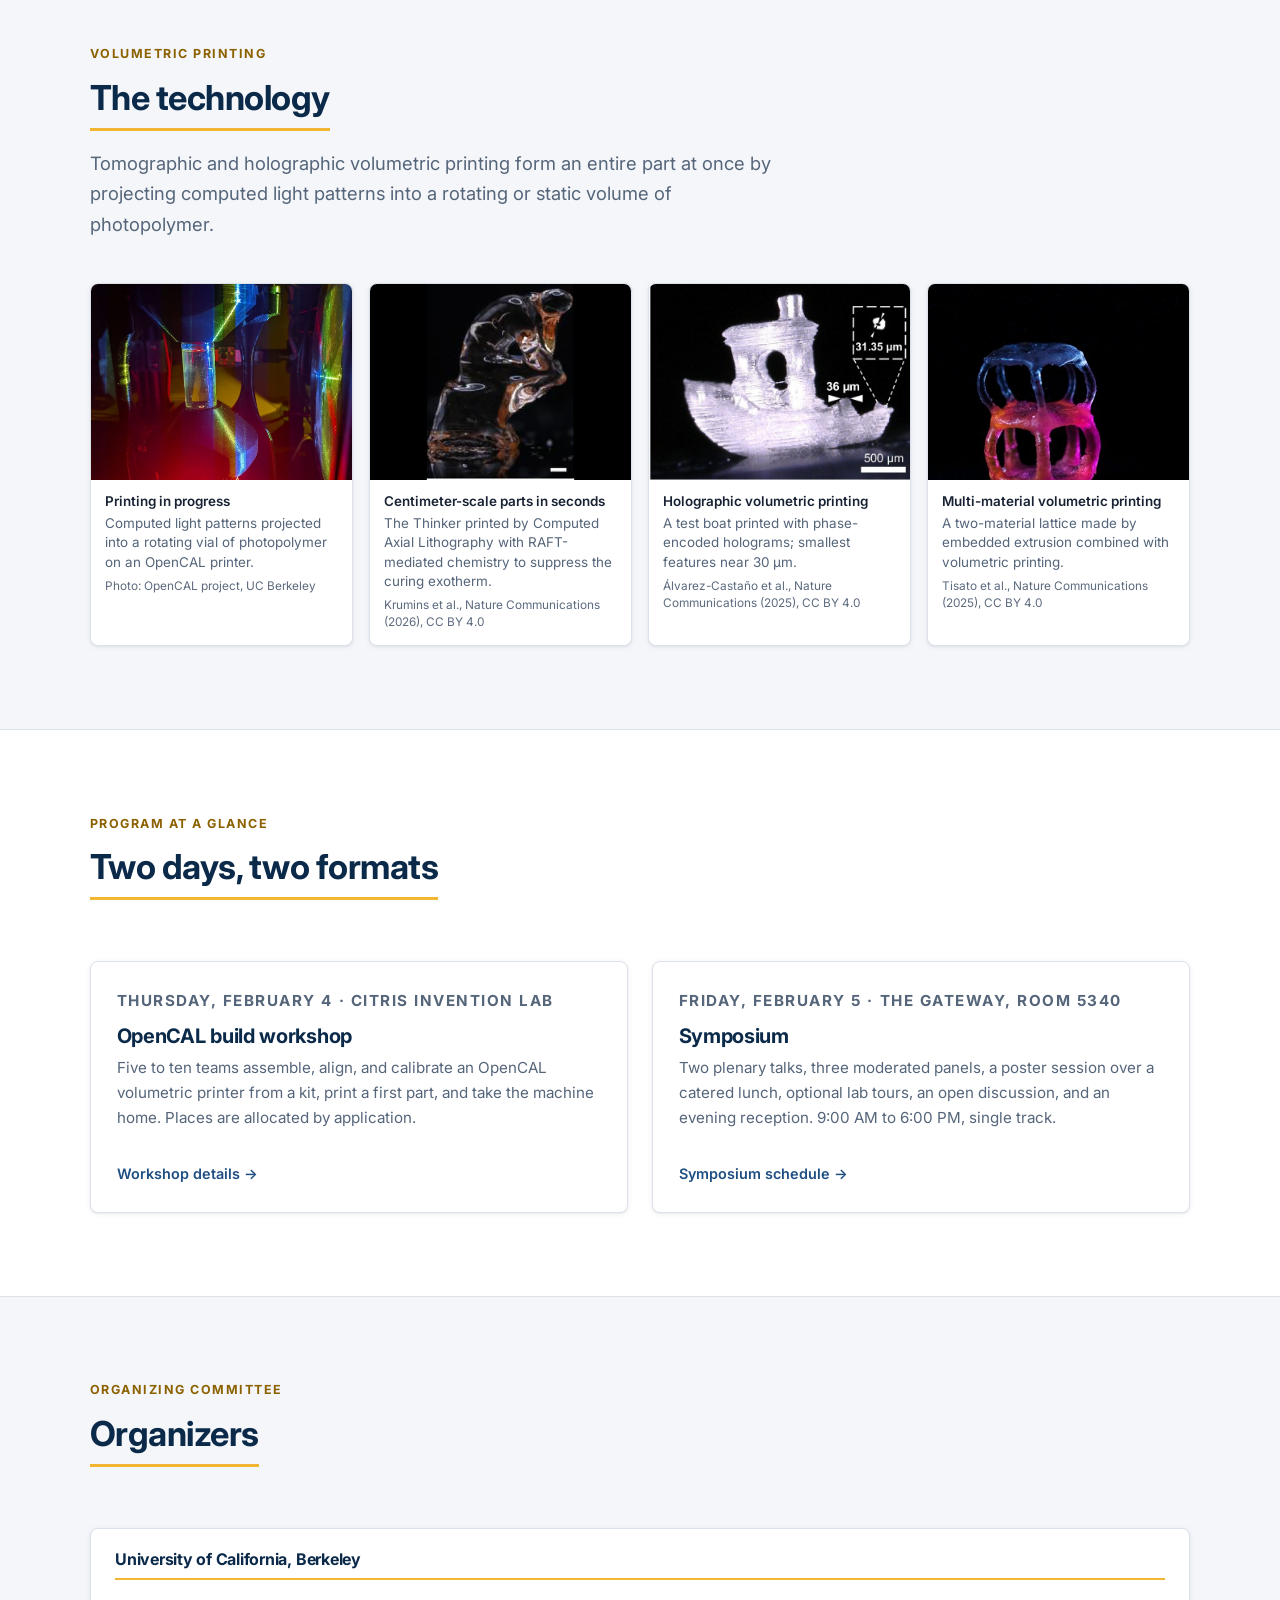
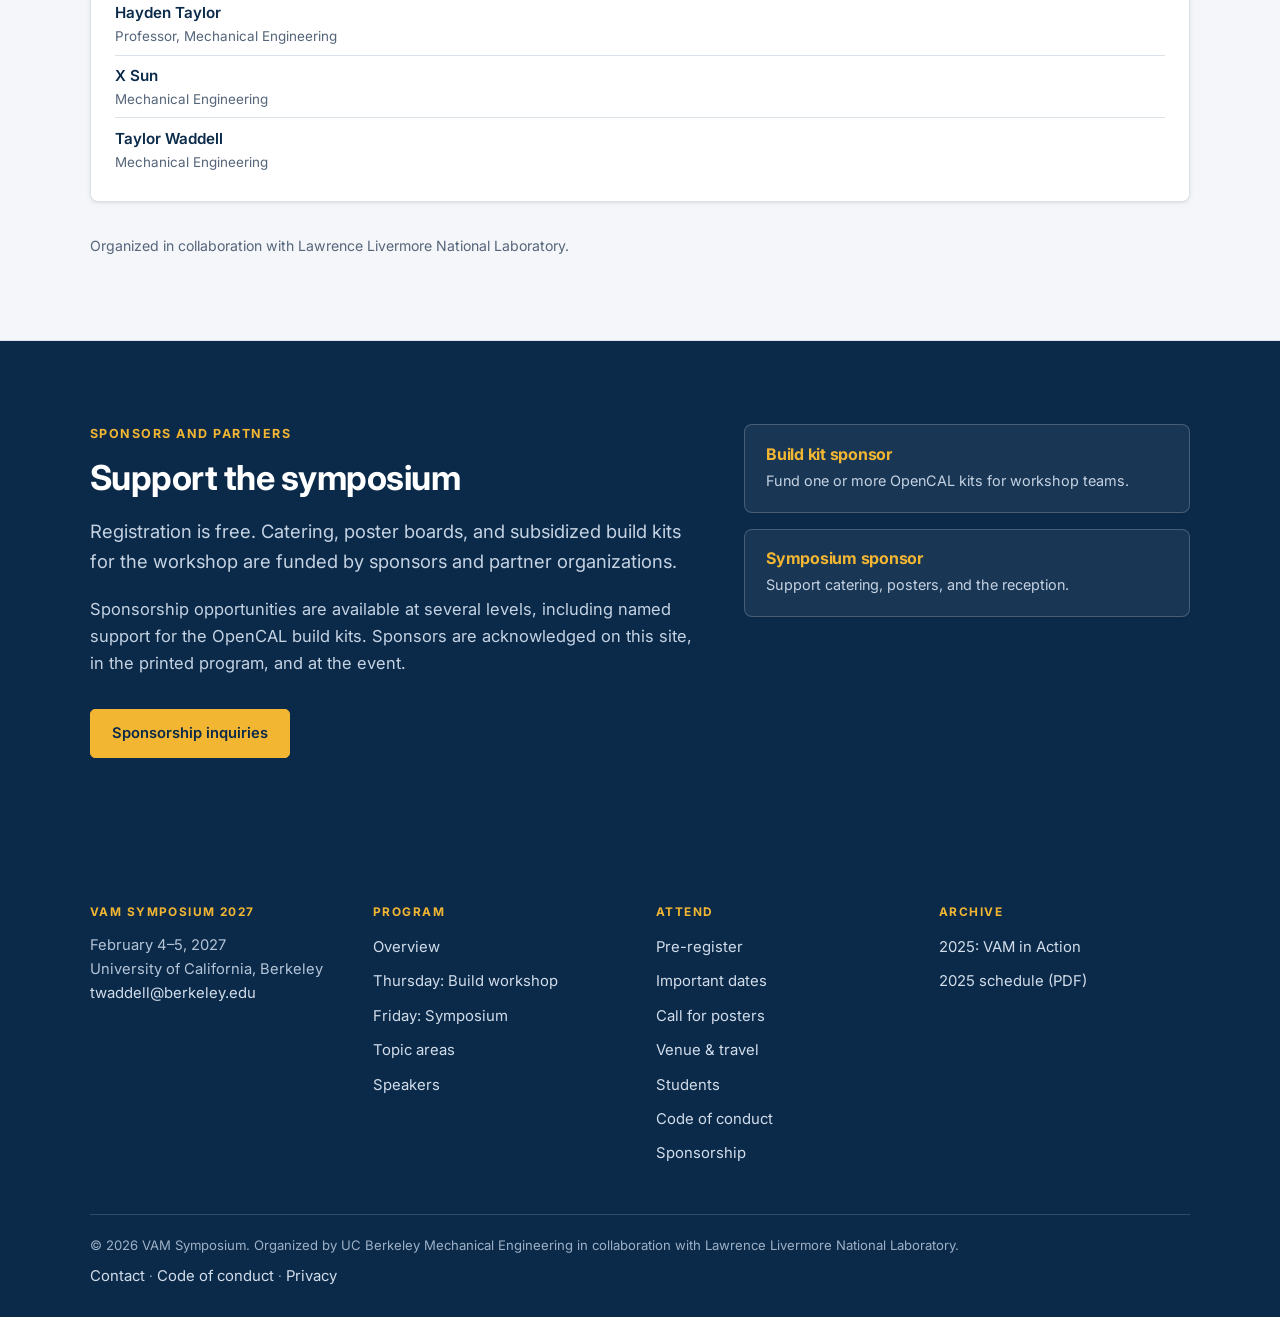
==== commit 4a79e868: "Poster deadline Dec 8; VAM 2026 in archive; workshop application form; link previews; analytics hook" ====
--- a/index.html
+++ b/index.html
@@ -8,6 +8,17 @@
 <meta property="og:title" content="VAM Symposium 2027 | UC Berkeley">
 <meta property="og:description" content="The Volumetric Additive Manufacturing Symposium returns to UC Berkeley on February 4-5, 2027, with a hands-on OpenCAL build workshop followed by a day of talks, panels, and posters.">
 <meta property="og:type" content="website">
+<meta property="og:site_name" content="VAM Symposium 2027">
+<meta property="og:url" content="https://vamsymposium.github.io/">
+<meta property="og:image" content="https://vamsymposium.github.io/assets/img/og-card.jpg">
+<meta property="og:image:width" content="1200">
+<meta property="og:image:height" content="630">
+<meta property="og:image:alt" content="VAM Symposium 2027, February 4 and 5, UC Berkeley">
+<meta name="twitter:card" content="summary_large_image">
+<meta name="twitter:title" content="VAM Symposium 2027 | UC Berkeley">
+<meta name="twitter:description" content="The Volumetric Additive Manufacturing Symposium returns to UC Berkeley on February 4-5, 2027, with a hands-on OpenCAL build workshop followed by a day of talks, panels, and posters.">
+<meta name="twitter:image" content="https://vamsymposium.github.io/assets/img/og-card.jpg">
+<link rel="canonical" href="https://vamsymposium.github.io/">
 <link rel="preconnect" href="https://fonts.googleapis.com">
 <link rel="preconnect" href="https://fonts.gstatic.com" crossorigin>
 <link href="https://fonts.googleapis.com/css2?family=Inter:wght@400;500;600;700&family=IBM+Plex+Mono:wght@500;600&display=swap" rel="stylesheet">
@@ -97,7 +108,7 @@
         <li><b>Free.</b> Registration costs nothing, and pre-registering is non-binding.</li>
         <li><b>One day or both.</b> The Thursday workshop and the Friday symposium are registered separately; many people come only on Friday.</li>
         <li><b>Online option.</b> The Friday symposium can be joined by video. The workshop is in person.</li>
-        <li><b>Bring your work.</b> The <a href="posters.html">call for posters</a> is open until January 8, 2027.</li>
+        <li><b>Bring your work.</b> The <a href="posters.html">call for posters</a> is open until December 8, 2026.</li>
         <li><b>Around SPIE.</b> Photonics West runs January 30 &ndash; February 4 in San Francisco, about 40 minutes from Berkeley by BART.</li>
       </ul>
     </div>
@@ -112,10 +123,10 @@
       <p class="lede">Pre-registration and the call for posters are open now. Other deadlines are provisional until full registration opens.</p>
     </div>
     <div class="dates">
-      <div class="date date--cyan"><p class="date__when">Now open</p><p class="date__what"><a href="register.html">Pre-registration</a> and the <a href="posters.html">call for posters</a></p></div>
-      <div class="date date--dusty"><p class="date__when">Coming soon</p><p class="date__what">Full registration and build workshop applications open</p></div>
+      <div class="date date--cyan"><p class="date__when">Now open</p><p class="date__what"><a href="register.html">Pre-registration</a>, the <a href="posters.html">call for posters</a>, and <a href="program.html#apply">build workshop applications</a></p></div>
+      <div class="date date--dusty"><p class="date__when">Coming soon</p><p class="date__what">Full registration opens</p></div>
+      <div class="date date--dusty"><p class="date__when">December 8, 2026</p><p class="date__what">Poster abstracts due</p></div>
       <div class="date date--plum"><p class="date__when">December 2026</p><p class="date__what">Build workshop applications close</p></div>
-      <div class="date date--dusty"><p class="date__when">January 8, 2027</p><p class="date__what">Poster abstracts due</p></div>
       <div class="date"><p class="date__when">February 4, 2027</p><p class="date__what">OpenCAL build workshop</p></div>
       <div class="date date--coral"><p class="date__when">February 5, 2027</p><p class="date__what">Symposium: talks, panels, and posters</p></div>
     </div>
@@ -132,13 +143,13 @@
         <p>The VAM Symposium is organized by the volumetric printing group at UC Berkeley in collaboration with Lawrence Livermore National Laboratory to bring researchers and practitioners in this field together in person. The program is single-track and discussion-oriented, combining plenary talks, moderated panels, a poster session, and extended time for informal exchange.</p>
         <p>The 2027 symposium expands to two days. Thursday introduces a hands-on <a href="program.html#day1">OpenCAL build workshop</a>, in which participating teams assemble an open-source volumetric printer and take it home. Friday follows the established format of talks, panels, and posters.</p>
       </div>
-      <aside>
+      <div class="aside">
         <div class="stats">
           <div class="stat"><div class="stat__num">2</div><div class="stat__label">Days</div></div>
           <div class="stat"><div class="stat__num">1</div><div class="stat__label">Track</div></div>
           <div class="stat"><div class="stat__num">5&ndash;10</div><div class="stat__label">Build teams</div></div>
         </div>
-      </aside>
+      </div>
     </div>
     <figure class="photo-wide mt-2">
       <img src="assets/img/photos/2025-group.jpg" alt="Attendees of the 2025 VAM Symposium seated in the Sequoia Room, smiling toward the camera" width="1600" height="1200" loading="lazy">
@@ -248,11 +259,11 @@
   <div class="wrap">
     <div class="footer-grid">
       <div>
-        <h4>VAM Symposium 2027</h4>
+        <h2 class="footer-h">VAM Symposium 2027</h2>
         <p>February 4&ndash;5, 2027<br>University of California, Berkeley<br><a href="mailto:twaddell@berkeley.edu">twaddell@berkeley.edu</a></p>
       </div>
       <div>
-        <h4>Program</h4>
+        <h2 class="footer-h">Program</h2>
         <ul>
           <li><a href="program.html#glance">Overview</a></li>
           <li><a href="program.html#day1">Thursday: Build workshop</a></li>
@@ -262,7 +273,7 @@
         </ul>
       </div>
       <div>
-        <h4>Attend</h4>
+        <h2 class="footer-h">Attend</h2>
         <ul>
           <li><a href="register.html">Pre-register</a></li>
           <li><a href="index.html#dates">Important dates</a></li>
@@ -274,7 +285,7 @@
         </ul>
       </div>
       <div>
-        <h4>Archive</h4>
+        <h2 class="footer-h">Archive</h2>
         <ul>
           <li><a href="archive.html">2025: VAM in Action</a></li>
           <li><a href="assets/docs/vam-symposium-2025-schedule.pdf">2025 schedule (PDF)</a></li>
@@ -289,5 +300,6 @@
 </footer>
 
 <script src="assets/js/site.js" defer></script>
+<script data-goatcounter="https://vamsymposium.goatcounter.com/count" async src="https://gc.zgo.at/count.js"></script>
 </body>
 </html>
--- a/assets/css/site.css
+++ b/assets/css/site.css
@@ -11,7 +11,7 @@
   --navy-2:     #163D68;
   --navy-3:     #1F4E82;
   --gold:       #F2B632;
-  --gold-2:     #C98F0F;
+  --gold-2:     #8C6100;
   --teal:       #1B8FA8;
 
   --bg:         #FFFFFF;
@@ -23,7 +23,7 @@
 
   --text:       #182233;
   --muted:      #55657A;
-  --faint:      #7A889A;
+  --faint:      #5C6A7E;
 
   --font: "Inter", -apple-system, BlinkMacSystemFont, "Segoe UI", Roboto, "Helvetica Neue", Arial, sans-serif;
   --font-mono: "IBM Plex Mono", ui-monospace, SFMono-Regular, Menlo, monospace;
@@ -342,7 +342,7 @@
 
 .site-footer { background: var(--navy); color: #E6EDF5; padding-block: clamp(2.75rem, 5.5vw, 4rem) 1.75rem; }
 .footer-grid { display: grid; grid-template-columns: repeat(auto-fit, minmax(190px, 1fr)); gap: 2rem; }
-.site-footer h4 { font-size: .74rem; letter-spacing: .12em; text-transform: uppercase; color: var(--gold); margin: 0 0 .85rem; font-weight: 700; }
+.site-footer .footer-h { font-size: .74rem; letter-spacing: .12em; text-transform: uppercase; color: var(--gold); margin: 0 0 .85rem; font-weight: 700; }
 .site-footer ul { list-style: none; margin: 0; padding: 0; }
 .site-footer li { margin-bottom: .45rem; }
 .site-footer a { color: #D2DDEA; text-decoration: none; font-size: .93rem; }
@@ -412,3 +412,16 @@
 .tag--link { text-decoration: none; color: var(--navy-3); font-size: .8rem; padding: .3rem .7rem; }
 .tag--link:hover { background: #fff; border-color: var(--gold); color: var(--navy); }
 @media (max-width: 560px) { .hide-sm { display: none; } }
+
+/* ------------------------------------------- collapsible reading list --- */
+.reading { align-items: start; }
+details.reading__group { padding: 0; }
+details.reading__group > summary { list-style: none; cursor: pointer; padding: 1rem 1.3rem; }
+details.reading__group > summary::-webkit-details-marker { display: none; }
+details.reading__group > summary h3 { margin: 0; padding: 0 1.6rem 0 0; border: 0; position: relative; }
+details.reading__group > summary h3::after { content: ""; position: absolute; right: .2rem; top: .35rem; width: .5rem; height: .5rem; border-right: 2px solid var(--navy); border-bottom: 2px solid var(--navy); transform: rotate(45deg); transition: transform .15s ease; }
+details.reading__group[open] > summary h3::after { transform: rotate(-135deg); top: .6rem; }
+details.reading__group[open] > summary { border-bottom: 2px solid var(--gold); }
+details.reading__group > summary:hover h3 { color: var(--navy-3); }
+details.reading__group .reading__list { padding: .3rem 1.3rem 1rem; }
+.reading__count { display: block; font-size: .76rem; font-weight: 500; color: var(--muted); margin-top: .25rem; margin-left: 0; }
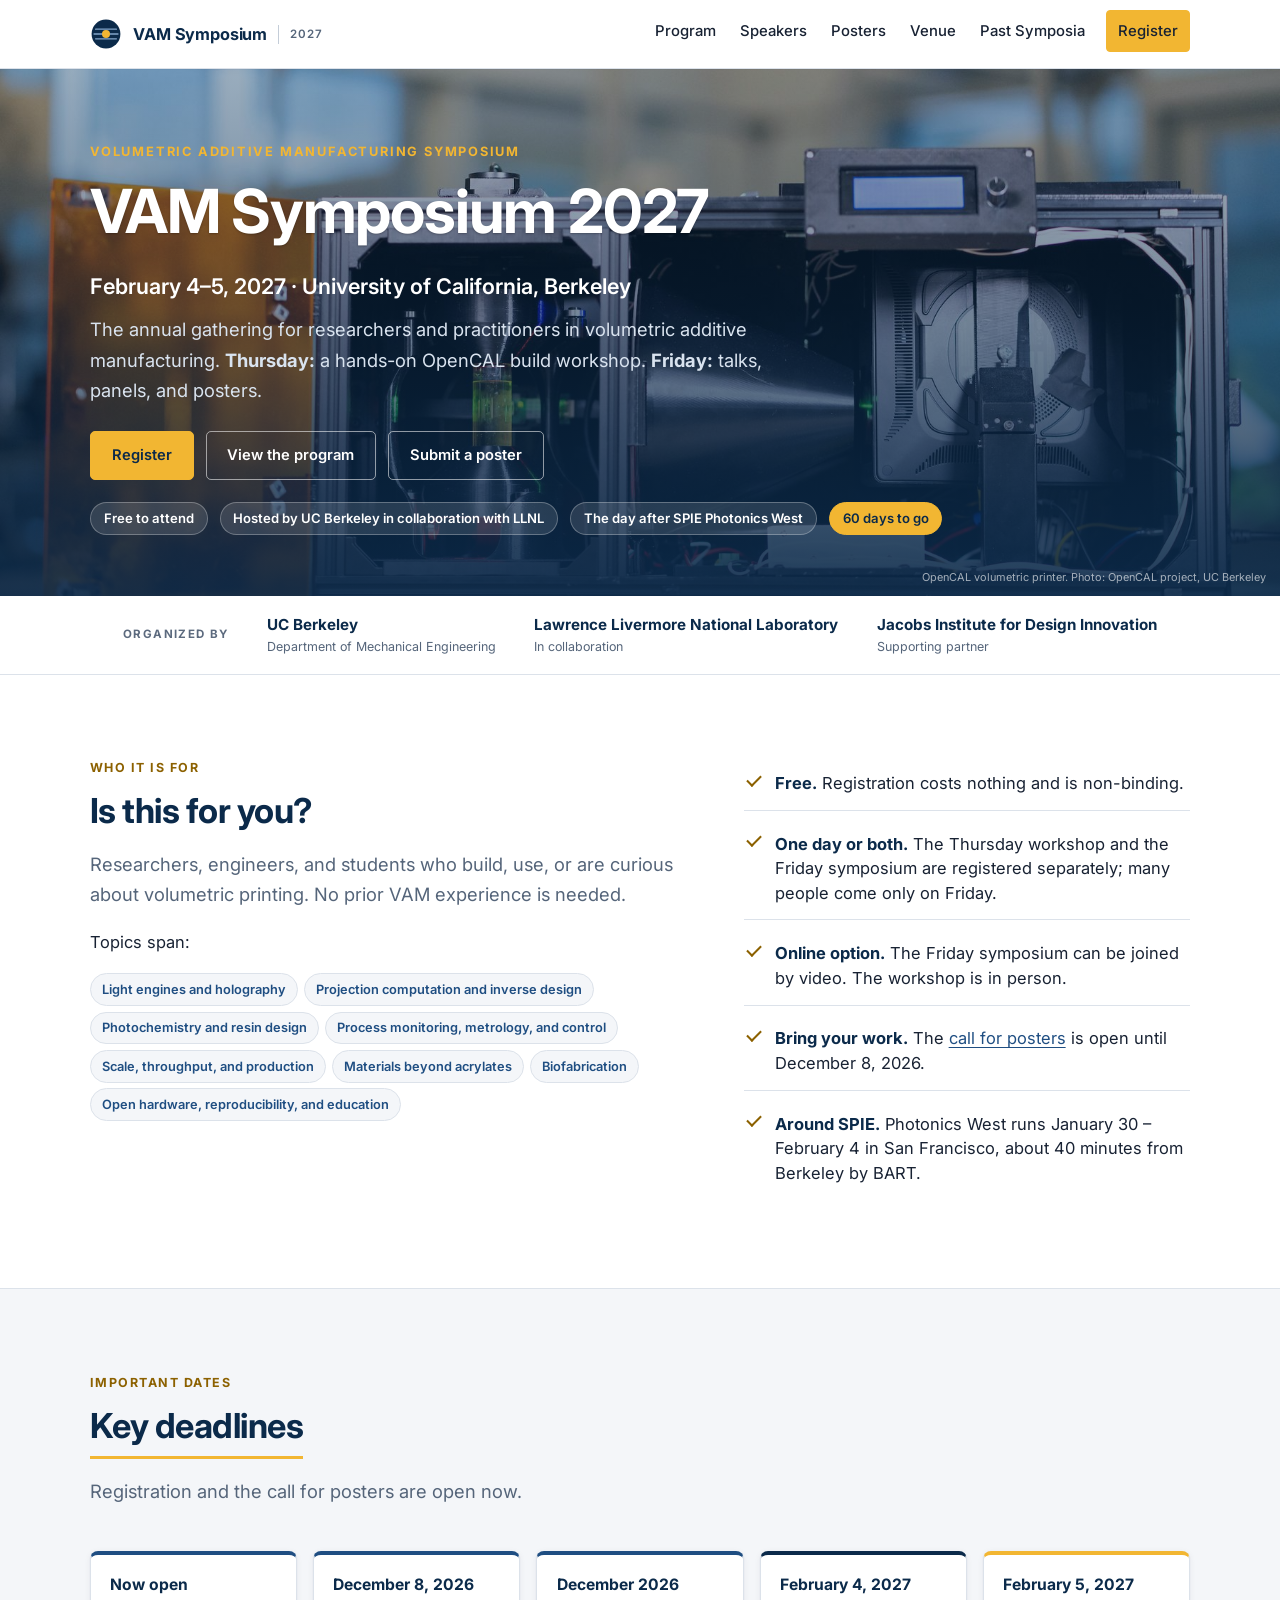
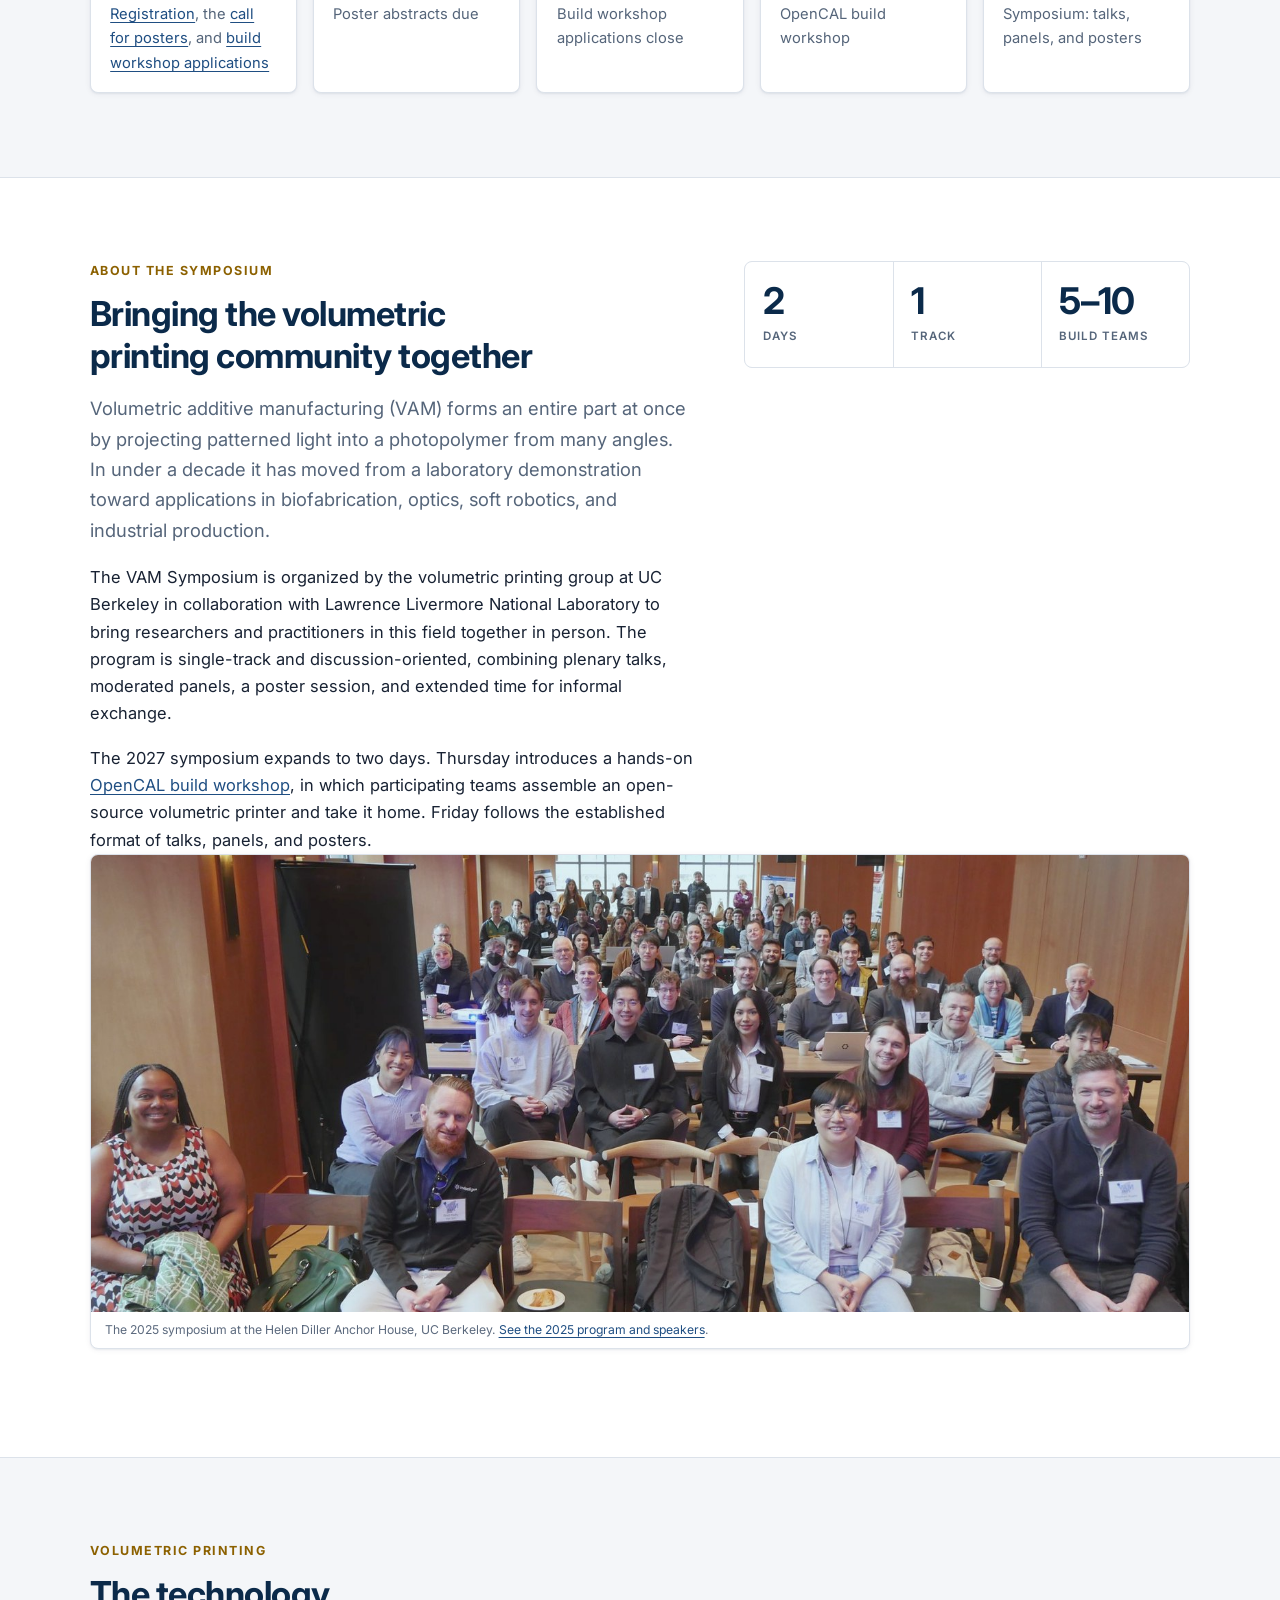
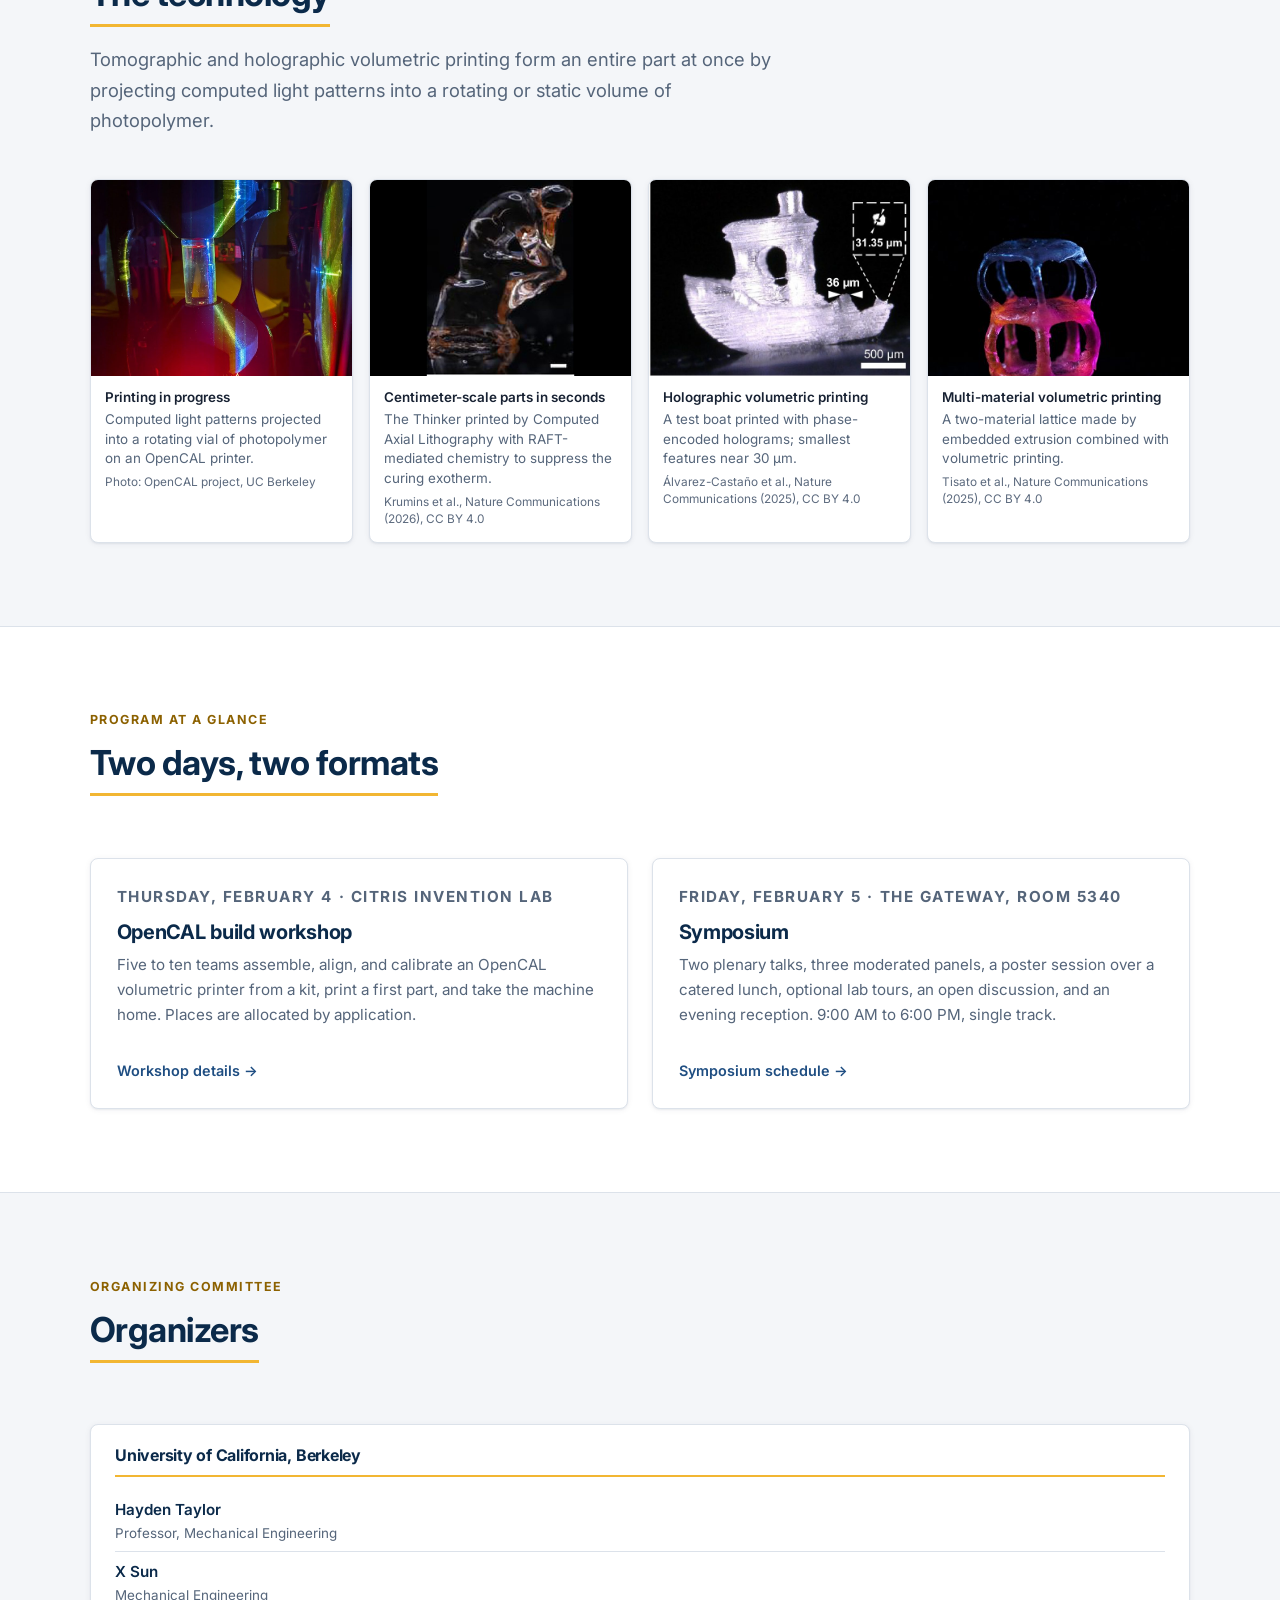
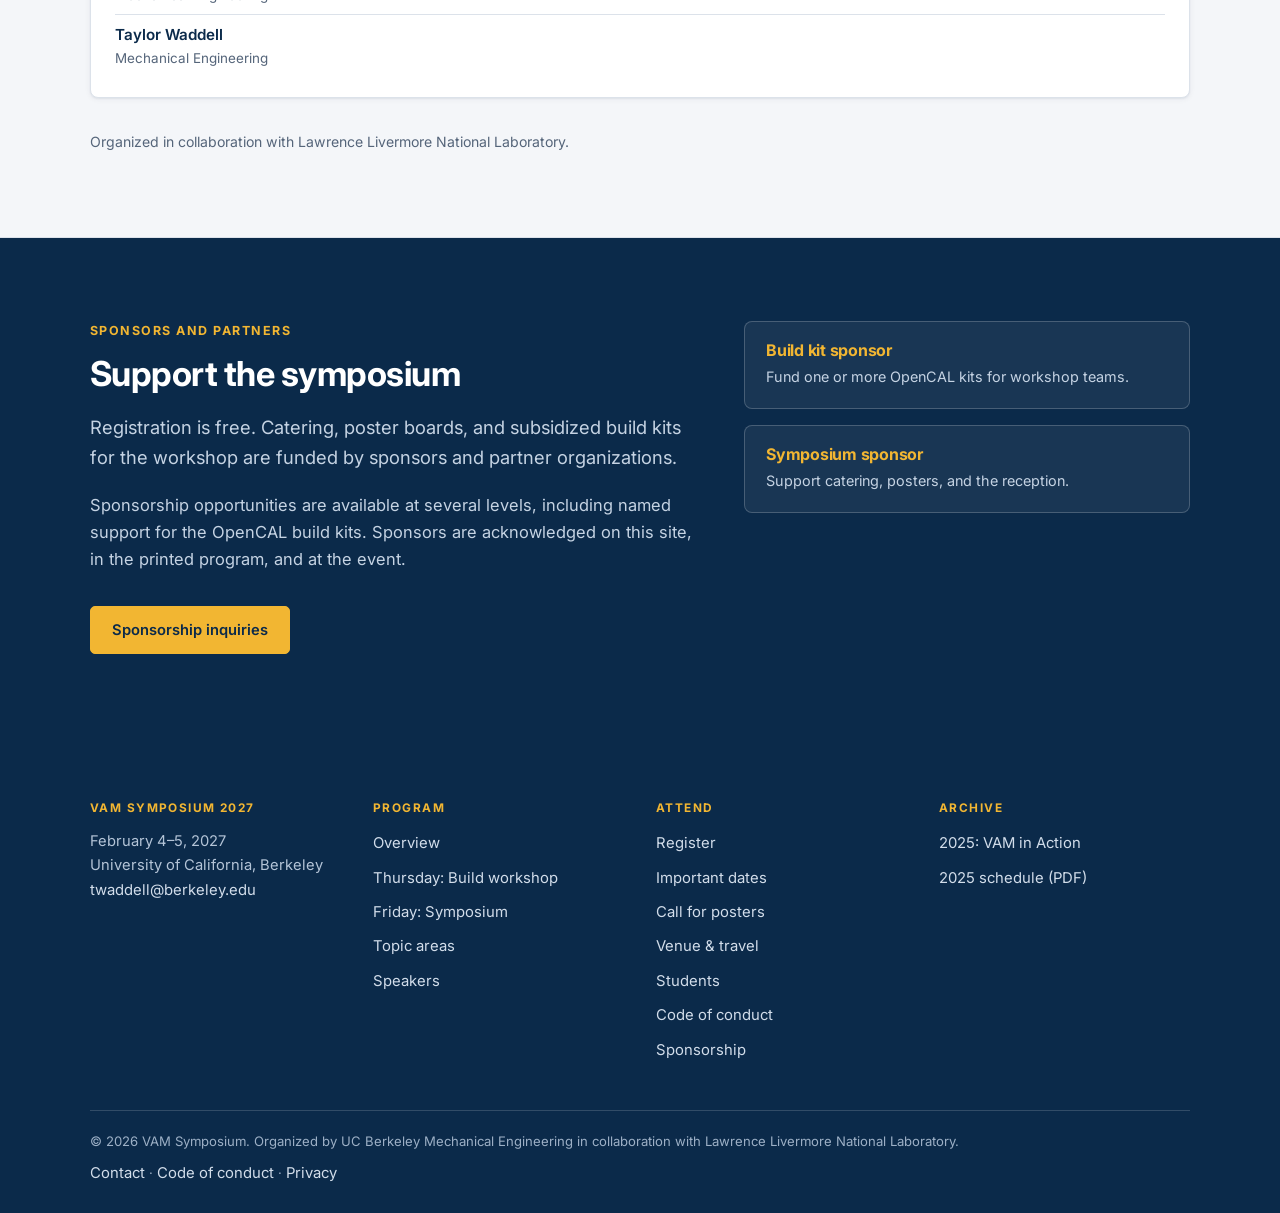
==== commit a2ef44b2: "Rename pre-registration to registration across the site Co-Authored-By: Claude Opus 5.5 <noreply@ant" ====
--- a/index.html
+++ b/index.html
@@ -46,7 +46,7 @@
       <li><a href="posters.html">Posters</a></li>
       <li><a href="venue.html">Venue</a></li>
       <li><a href="archive.html">Past Symposia</a></li>
-      <li><a class="btn btn--primary btn--sm" href="register.html">Pre-register</a></li>
+      <li><a class="btn btn--primary btn--sm" href="register.html">Register</a></li>
     </ul>
   </div>
 </header>
@@ -62,7 +62,7 @@
     <p class="hero__sub">February 4&ndash;5, 2027 &middot; University of California, Berkeley</p>
     <p class="hero__lede">The annual gathering for researchers and practitioners in volumetric additive manufacturing. <b>Thursday:</b> a hands-on OpenCAL build workshop. <b>Friday:</b> talks, panels, and posters.</p>
     <div class="btn-row">
-      <a class="btn btn--primary" href="register.html">Pre-register</a>
+      <a class="btn btn--primary" href="register.html">Register</a>
       <a class="btn btn--ghost" href="program.html">View the program</a>
       <a class="btn btn--ghost" href="posters.html">Submit a poster</a>
     </div>
@@ -105,7 +105,7 @@
         </div>
       </div>
       <ul class="fit">
-        <li><b>Free.</b> Registration costs nothing, and pre-registering is non-binding.</li>
+        <li><b>Free.</b> Registration costs nothing and is non-binding.</li>
         <li><b>One day or both.</b> The Thursday workshop and the Friday symposium are registered separately; many people come only on Friday.</li>
         <li><b>Online option.</b> The Friday symposium can be joined by video. The workshop is in person.</li>
         <li><b>Bring your work.</b> The <a href="posters.html">call for posters</a> is open until December 8, 2026.</li>
@@ -120,11 +120,10 @@
     <div class="section-head">
       <p class="eyebrow">Important dates</p>
       <h2>Key deadlines</h2>
-      <p class="lede">Pre-registration and the call for posters are open now. Other deadlines are provisional until full registration opens.</p>
+      <p class="lede">Registration and the call for posters are open now.</p>
     </div>
     <div class="dates">
-      <div class="date date--cyan"><p class="date__when">Now open</p><p class="date__what"><a href="register.html">Pre-registration</a>, the <a href="posters.html">call for posters</a>, and <a href="program.html#apply">build workshop applications</a></p></div>
-      <div class="date date--dusty"><p class="date__when">Coming soon</p><p class="date__what">Full registration opens</p></div>
+      <div class="date date--cyan"><p class="date__when">Now open</p><p class="date__what"><a href="register.html">Registration</a>, the <a href="posters.html">call for posters</a>, and <a href="program.html#apply">build workshop applications</a></p></div>
       <div class="date date--dusty"><p class="date__when">December 8, 2026</p><p class="date__what">Poster abstracts due</p></div>
       <div class="date date--plum"><p class="date__when">December 2026</p><p class="date__what">Build workshop applications close</p></div>
       <div class="date"><p class="date__when">February 4, 2027</p><p class="date__what">OpenCAL build workshop</p></div>
@@ -275,7 +274,7 @@
       <div>
         <h2 class="footer-h">Attend</h2>
         <ul>
-          <li><a href="register.html">Pre-register</a></li>
+          <li><a href="register.html">Register</a></li>
           <li><a href="index.html#dates">Important dates</a></li>
           <li><a href="posters.html">Call for posters</a></li>
           <li><a href="venue.html">Venue &amp; travel</a></li>
